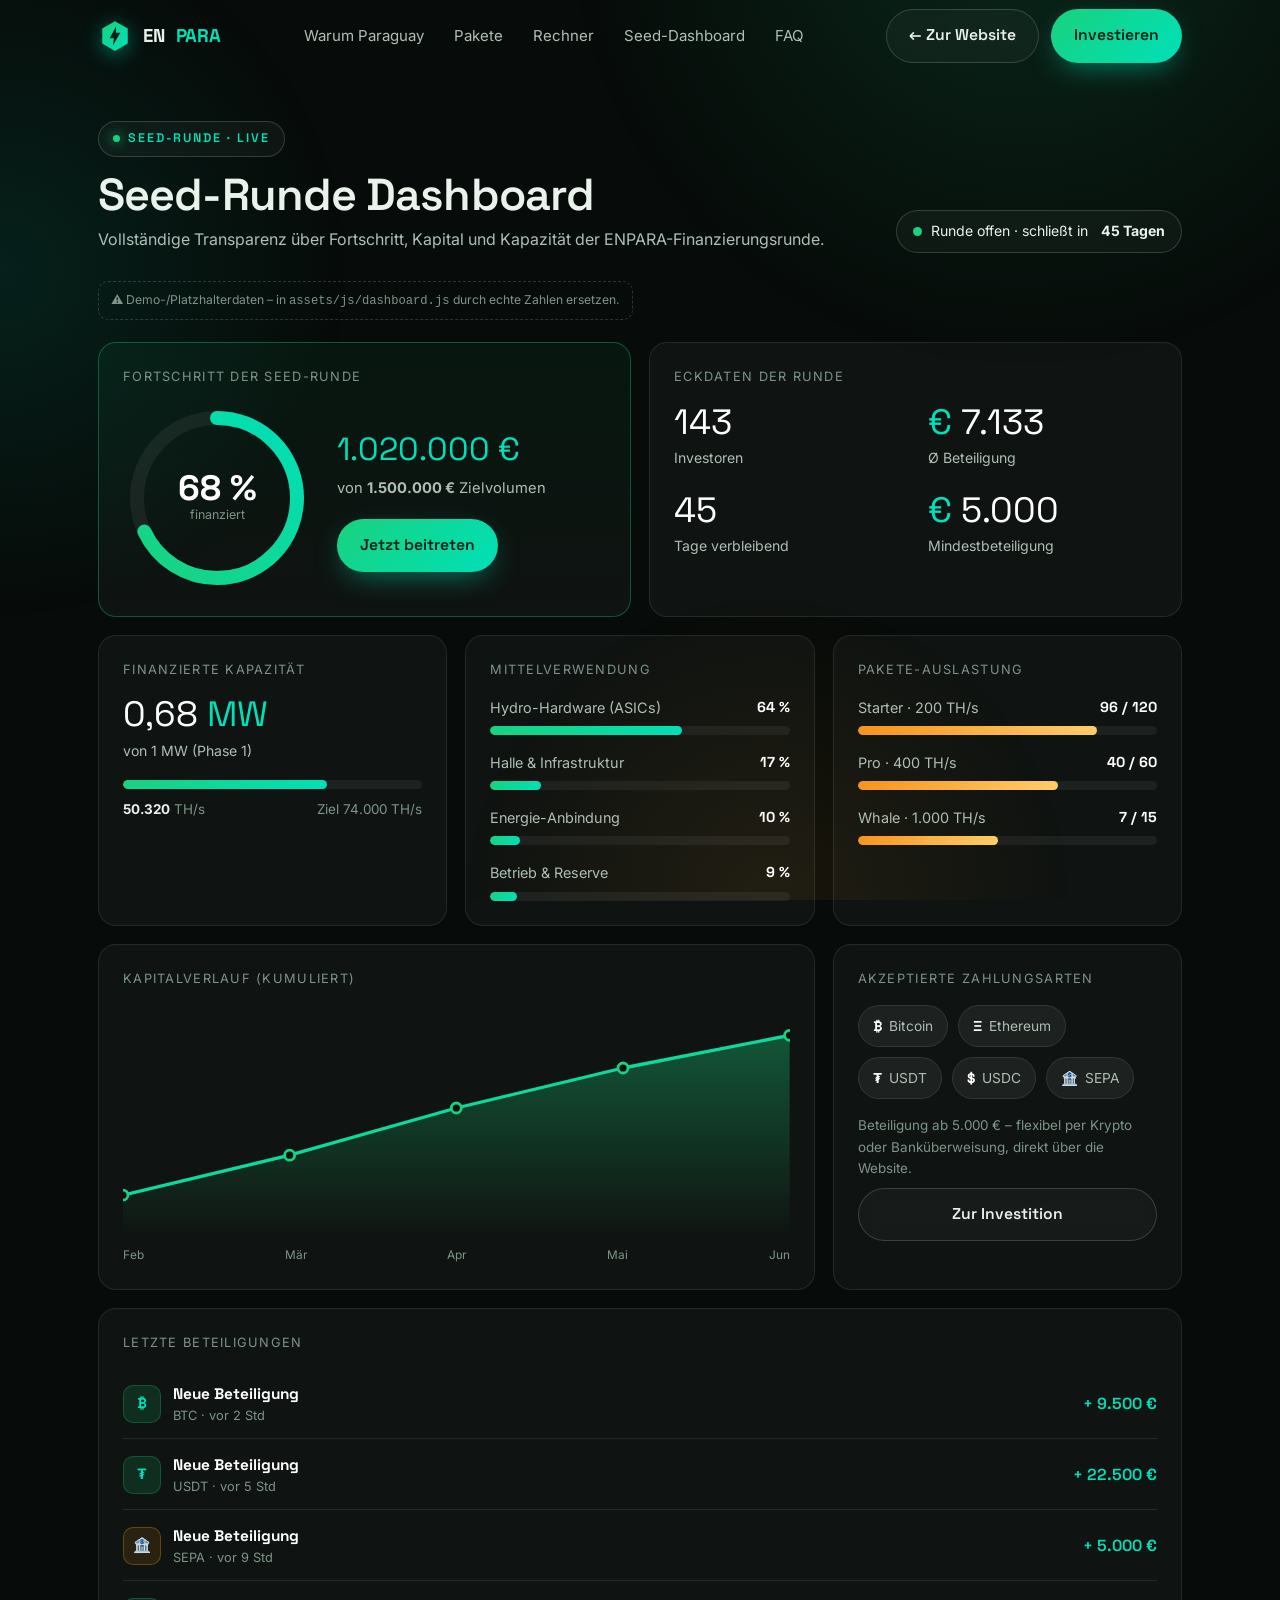
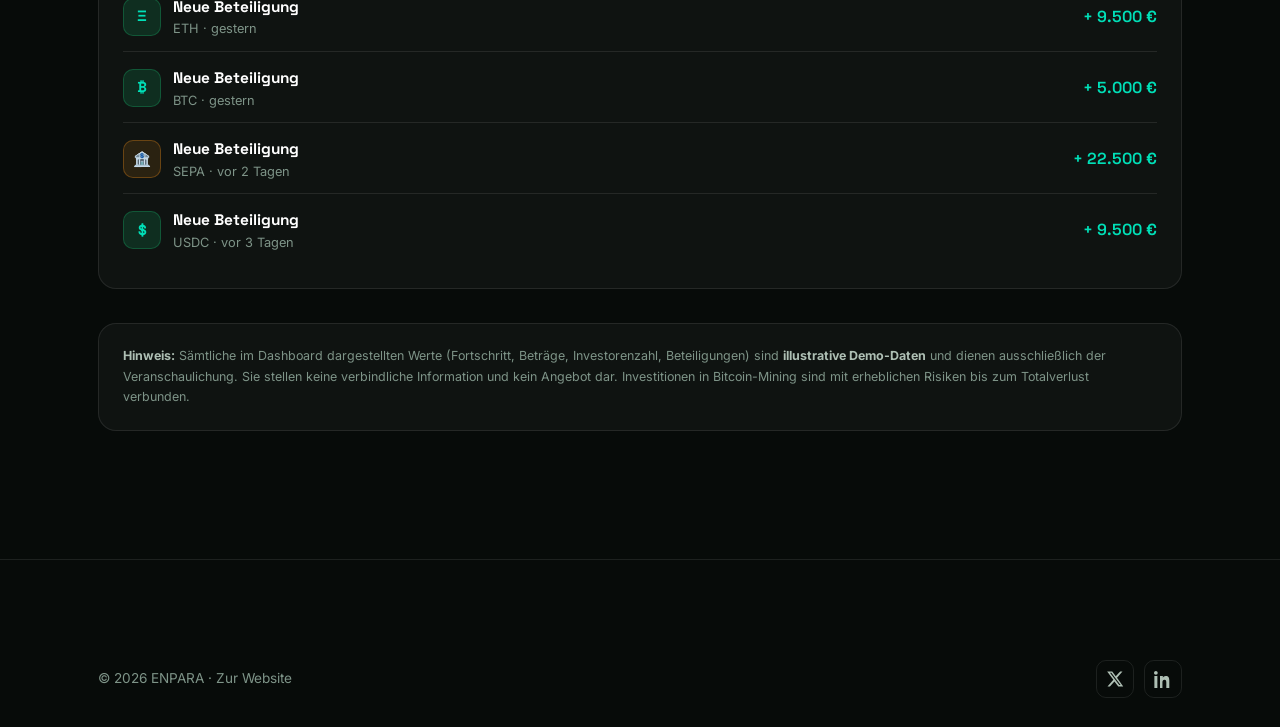
==== dashboard.html @ 55f359c7 "Rework funding site: ENPARA brand, seed dashboard, crypto invest - Rebrand VerdeHash -> ENPARA (real" ====
<!DOCTYPE html>
<html lang="de">
<head>
  <meta charset="UTF-8" />
  <meta name="viewport" content="width=device-width, initial-scale=1" />
  <title>ENPARA — Seed-Runde · Live-Dashboard</title>
  <meta name="description" content="Live-Überblick über die ENPARA Seed-Runde: Fortschritt, eingesammeltes Kapital, finanzierte Kapazität, Mittelverwendung und aktuelle Beteiligungen." />
  <meta name="theme-color" content="#070b09" />
  <meta name="robots" content="noindex" />

  <link rel="icon" href="data:image/svg+xml,%3Csvg xmlns='http://www.w3.org/2000/svg' viewBox='0 0 32 32'%3E%3Cpath d='M16 2l12 7v14l-12 7L4 23V9z' fill='%2318d27e'/%3E%3Cpath d='M17 7l-6 11h4l-1 7 7-12h-4z' fill='%23042016'/%3E%3C/svg%3E" />
  <link rel="preconnect" href="https://fonts.googleapis.com" />
  <link rel="preconnect" href="https://fonts.gstatic.com" crossorigin />
  <link href="https://fonts.googleapis.com/css2?family=Inter:wght@400;500;600&family=Space+Grotesk:wght@500;600;700&display=swap" rel="stylesheet" />
  <link rel="stylesheet" href="assets/css/styles.css" />
</head>
<body>

  <!-- ============ HEADER ============ -->
  <header class="site-header">
    <div class="container nav">
      <a class="brand" href="index.html" aria-label="ENPARA Startseite">
        <svg class="logo-mark" viewBox="0 0 32 32" aria-hidden="true">
          <defs><linearGradient id="lg" x1="0" y1="0" x2="1" y2="1">
            <stop offset="0" stop-color="#18d27e"/><stop offset="1" stop-color="#00e0b8"/>
          </linearGradient></defs>
          <path d="M16 2l12 7v14l-12 7L4 23V9z" fill="url(#lg)"/>
          <path d="M17 7l-6 11h4l-1 7 7-12h-4z" fill="#042016"/>
        </svg>
        EN<b>PARA</b>
      </a>
      <nav class="nav-links" aria-label="Hauptnavigation">
        <a href="index.html#paraguay">Warum Paraguay</a>
        <a href="index.html#pakete">Pakete</a>
        <a href="index.html#rechner">Rechner</a>
        <a href="dashboard.html" aria-current="page">Seed-Dashboard</a>
        <a href="index.html#faq">FAQ</a>
      </nav>
      <div class="nav-cta">
        <a class="btn btn-ghost" href="index.html">← Zur Website</a>
        <a class="btn btn-primary" href="index.html#invest">Investieren</a>
        <button class="nav-toggle" aria-label="Menü öffnen" aria-expanded="false"><span></span></button>
      </div>
    </div>
  </header>

  <div class="mobile-menu" id="mobileMenu">
    <a href="index.html#paraguay">Warum Paraguay</a>
    <a href="index.html#pakete">Pakete</a>
    <a href="index.html#rechner">Rechner</a>
    <a href="dashboard.html">Seed-Dashboard</a>
    <a href="index.html#faq">FAQ</a>
    <a class="btn btn-primary btn-block" href="index.html#invest">Jetzt investieren</a>
  </div>

  <!-- ============ DASHBOARD ============ -->
  <main class="container dash-top section-pad" style="padding-top:clamp(28px,5vw,48px)">
    <div class="dash-head reveal">
      <div>
        <span class="eyebrow"><span class="dot"></span> Seed-Runde · Live</span>
        <h1 style="margin-top:14px">Seed-Runde Dashboard</h1>
        <p class="sub">Vollständige Transparenz über Fortschritt, Kapital und Kapazität der ENPARA-Finanzierungsrunde.</p>
      </div>
      <div class="round-pill"><span class="pulse"></span> Runde offen · schließt in <b id="d-days-pill" style="margin-left:4px">45 Tagen</b></div>
    </div>
    <span class="demo-note">⚠ Demo-/Platzhalterdaten – in <code>assets/js/dashboard.js</code> durch echte Zahlen ersetzen.</span>

    <div class="dash-grid">
      <!-- Progress ring -->
      <div class="dash-card glow span-6 reveal">
        <div class="dc-title">Fortschritt der Seed-Runde</div>
        <div class="ring-card">
          <div class="ring">
            <svg viewBox="0 0 188 188" width="188" height="188" aria-hidden="true">
              <circle class="track" cx="94" cy="94" r="80"></circle>
              <circle class="prog" id="d-ring" cx="94" cy="94" r="80"></circle>
            </svg>
            <div class="center"><b id="d-pct">0 %</b><span>finanziert</span></div>
          </div>
          <div class="ring-info">
            <div class="raised" id="d-raised">0 €</div>
            <div class="target">von <b id="d-target">1.500.000 €</b> Zielvolumen</div>
            <a class="btn btn-primary" href="index.html#invest">Jetzt beitreten</a>
          </div>
        </div>
      </div>

      <!-- Key figures -->
      <div class="dash-card span-6 reveal d1">
        <div class="dc-title">Eckdaten der Runde</div>
        <div style="display:grid;grid-template-columns:1fr 1fr;gap:22px 24px">
          <div class="kpi"><div class="v" id="d-investors">0</div><div class="k">Investoren</div></div>
          <div class="kpi"><div class="v"><span class="cur">€&nbsp;</span><span id="d-avg">0</span></div><div class="k">Ø Beteiligung</div></div>
          <div class="kpi"><div class="v" id="d-days">0</div><div class="k">Tage verbleibend</div></div>
          <div class="kpi"><div class="v"><span class="cur">€&nbsp;</span><span id="d-min">0</span></div><div class="k">Mindestbeteiligung</div></div>
        </div>
      </div>

      <!-- Capacity -->
      <div class="dash-card span-4 reveal">
        <div class="dc-title">Finanzierte Kapazität</div>
        <div class="kpi"><div class="v"><span id="d-mw">0</span> <span style="color:var(--green-2)">MW</span></div><div class="k">von 1 MW (Phase 1)</div></div>
        <div class="bar-track" style="margin:18px 0 10px"><div class="bar-fill" id="d-capbar"></div></div>
        <div style="display:flex;justify-content:space-between;font-size:.84rem;color:var(--muted)"><span><b id="d-th" style="color:var(--text)">0</b> TH/s</span><span>Ziel 74.000 TH/s</span></div>
      </div>

      <!-- Use of funds -->
      <div class="dash-card span-4 reveal d1">
        <div class="dc-title">Mittelverwendung</div>
        <div class="bar-list" id="d-usefunds"></div>
      </div>

      <!-- Tiers sold -->
      <div class="dash-card span-4 reveal d2">
        <div class="dc-title">Pakete-Auslastung</div>
        <div class="bar-list" id="d-tiers"></div>
      </div>

      <!-- Funding timeline -->
      <div class="dash-card span-8 reveal">
        <div class="dc-title">Kapitalverlauf (kumuliert)</div>
        <div class="chart-wrap" id="d-chart"></div>
        <div class="chart-x" id="d-chartx"></div>
      </div>

      <!-- Payment methods -->
      <div class="dash-card span-4 reveal d1">
        <div class="dc-title">Akzeptierte Zahlungsarten</div>
        <div class="pay-methods">
          <span class="pm-chip"><b>₿</b> Bitcoin</span>
          <span class="pm-chip"><b>Ξ</b> Ethereum</span>
          <span class="pm-chip"><b>₮</b> USDT</span>
          <span class="pm-chip"><b>$</b> USDC</span>
          <span class="pm-chip"><b>🏦</b> SEPA</span>
        </div>
        <p style="color:var(--muted);font-size:.84rem;margin-top:16px">Beteiligung ab 5.000 € – flexibel per Krypto oder Banküberweisung, direkt über die Website.</p>
        <a class="btn btn-ghost btn-block" href="index.html#invest" style="margin-top:8px">Zur Investition</a>
      </div>

      <!-- Activity feed -->
      <div class="dash-card span-12 reveal">
        <div class="dc-title">Letzte Beteiligungen</div>
        <div class="feed" id="d-feed"></div>
      </div>
    </div>

    <div class="disclaimer" style="margin-top:34px">
      <b>Hinweis:</b> Sämtliche im Dashboard dargestellten Werte (Fortschritt, Beträge, Investorenzahl, Beteiligungen) sind <b>illustrative Demo-Daten</b> und dienen ausschließlich der Veranschaulichung. Sie stellen keine verbindliche Information und kein Angebot dar. Investitionen in Bitcoin-Mining sind mit erheblichen Risiken bis zum Totalverlust verbunden.
    </div>
  </main>

  <!-- ============ FOOTER ============ -->
  <footer class="site-footer" style="margin-top:0">
    <div class="container foot-bottom" style="border-top:none;padding-top:0">
      <span>© <span id="year">2026</span> ENPARA · <a href="index.html" style="color:inherit">Zur Website</a></span>
      <div class="socials">
        <a href="#" aria-label="X / Twitter"><svg viewBox="0 0 24 24" fill="currentColor"><path d="M18.9 2H22l-7.3 8.3L23 22h-6.6l-5.2-6.8L5.2 22H2l7.8-8.9L1.5 2h6.8l4.7 6.2zm-1.2 18h1.7L7.1 3.8H5.3z"/></svg></a>
        <a href="#" aria-label="LinkedIn"><svg viewBox="0 0 24 24" fill="currentColor"><path d="M4.98 3.5A2.5 2.5 0 1 1 0 3.5a2.5 2.5 0 0 1 4.98 0zM.5 8h4V24h-4zM8 8h3.8v2.2h.05c.53-1 1.83-2.2 3.77-2.2 4 0 4.8 2.65 4.8 6.1V24h-4v-7.1c0-1.7-.03-3.9-2.4-3.9-2.4 0-2.77 1.86-2.77 3.78V24H8z"/></svg></a>
      </div>
    </div>
  </footer>

  <script src="assets/js/main.js" defer></script>
  <script src="assets/js/dashboard.js" defer></script>
</body>
</html>
---- assets/css/styles.css ----
/* =========================================================
   ENPARA — Funding Landing Page
   Design system + component styles
   ========================================================= */

/* ---------- Design tokens ---------- */
:root {
  --bg: #070b09;
  --bg-elev: #0b110e;
  --surface: rgba(255, 255, 255, 0.035);
  --surface-2: rgba(255, 255, 255, 0.06);
  --border: rgba(255, 255, 255, 0.09);
  --border-strong: rgba(255, 255, 255, 0.16);

  --text: #eaf2ec;
  --text-dim: #aebfb4;
  --muted: #7e9488;

  --green: #18d27e;
  --green-2: #00e0b8;
  --teal: #16e0c8;
  --orange: #f7931a;
  --orange-2: #ffc46a;

  --grad: linear-gradient(135deg, #18d27e 0%, #00e0b8 100%);
  --grad-warm: linear-gradient(135deg, #f7931a 0%, #ffce6a 100%);
  --grad-text: linear-gradient(100deg, #4ff0a8 0%, #19e0c6 60%, #7df0d6 100%);

  --radius-sm: 12px;
  --radius: 18px;
  --radius-lg: 26px;
  --shadow: 0 28px 60px -28px rgba(0, 0, 0, 0.7);
  --shadow-glow: 0 0 0 1px rgba(24, 210, 126, 0.18), 0 24px 60px -24px rgba(0, 224, 184, 0.35);

  --maxw: 1180px;
  --gutter: clamp(20px, 5vw, 48px);

  --ff-display: "Space Grotesk", "Inter", system-ui, -apple-system, "Segoe UI", sans-serif;
  --ff-body: "Inter", system-ui, -apple-system, "Segoe UI", Roboto, Helvetica, Arial, sans-serif;
}

/* ---------- Reset / base ---------- */
*, *::before, *::after { box-sizing: border-box; }
* { margin: 0; }

html { scroll-behavior: smooth; -webkit-text-size-adjust: 100%; }

body {
  font-family: var(--ff-body);
  background: var(--bg);
  color: var(--text);
  line-height: 1.6;
  -webkit-font-smoothing: antialiased;
  text-rendering: optimizeLegibility;
  overflow-x: hidden;
}

/* Ambient background glow */
body::before {
  content: "";
  position: fixed;
  inset: 0;
  z-index: -2;
  background:
    radial-gradient(60vw 60vw at 80% -10%, rgba(24, 210, 126, 0.14), transparent 60%),
    radial-gradient(50vw 50vw at 0% 30%, rgba(0, 224, 184, 0.10), transparent 55%),
    radial-gradient(40vw 40vw at 60% 100%, rgba(247, 147, 26, 0.08), transparent 60%);
  pointer-events: none;
}

img { max-width: 100%; display: block; }
a { color: inherit; text-decoration: none; }
button { font-family: inherit; cursor: pointer; }
ul { list-style: none; padding: 0; }

::selection { background: rgba(24, 210, 126, 0.3); color: #fff; }

:focus-visible {
  outline: 2px solid var(--green);
  outline-offset: 3px;
  border-radius: 6px;
}

/* ---------- Layout helpers ---------- */
.container {
  width: 100%;
  max-width: var(--maxw);
  margin-inline: auto;
  padding-inline: var(--gutter);
}

section { position: relative; }

.section-pad { padding-block: clamp(64px, 10vw, 130px); }

.eyebrow {
  display: inline-flex;
  align-items: center;
  gap: 8px;
  font-family: var(--ff-display);
  font-size: 0.78rem;
  font-weight: 600;
  letter-spacing: 0.16em;
  text-transform: uppercase;
  color: var(--green-2);
  padding: 7px 14px;
  border: 1px solid var(--border-strong);
  border-radius: 100px;
  background: var(--surface);
}
.eyebrow .dot {
  width: 7px; height: 7px; border-radius: 50%;
  background: var(--green); box-shadow: 0 0 12px var(--green);
}

.section-head { max-width: 640px; margin-bottom: clamp(36px, 6vw, 64px); }
.section-head.center { margin-inline: auto; text-align: center; }

h1, h2, h3, h4 { font-family: var(--ff-display); font-weight: 600; line-height: 1.08; letter-spacing: -0.02em; }

h2.title {
  font-size: clamp(2rem, 4.6vw, 3.25rem);
  margin: 18px 0 16px;
}
.lead { color: var(--text-dim); font-size: clamp(1.02rem, 1.6vw, 1.18rem); }

.grad-text {
  background: var(--grad-text);
  -webkit-background-clip: text; background-clip: text;
  -webkit-text-fill-color: transparent; color: transparent;
}

/* ---------- Buttons ---------- */
.btn {
  --pad-y: 13px; --pad-x: 22px;
  display: inline-flex; align-items: center; justify-content: center; gap: 9px;
  padding: var(--pad-y) var(--pad-x);
  font-family: var(--ff-display);
  font-weight: 600; font-size: 0.98rem;
  border-radius: 100px;
  border: 1px solid transparent;
  transition: transform .18s ease, box-shadow .25s ease, background .25s ease, border-color .25s ease, color .2s ease;
  white-space: nowrap;
}
.btn:active { transform: translateY(1px) scale(.99); }
.btn svg { width: 18px; height: 18px; }

.btn-primary {
  background: var(--grad);
  color: #042016;
  box-shadow: 0 10px 30px -10px rgba(0, 224, 184, 0.6);
}
.btn-primary:hover { transform: translateY(-2px); box-shadow: 0 18px 40px -12px rgba(0, 224, 184, 0.75); }

.btn-ghost {
  background: var(--surface);
  border-color: var(--border-strong);
  color: var(--text);
  backdrop-filter: blur(8px);
}
.btn-ghost:hover { background: var(--surface-2); border-color: var(--green-2); transform: translateY(-2px); }

.btn-warm {
  background: var(--grad-warm);
  color: #2b1500;
  box-shadow: 0 10px 30px -10px rgba(247, 147, 26, 0.55);
}
.btn-warm:hover { transform: translateY(-2px); box-shadow: 0 18px 40px -12px rgba(247, 147, 26, 0.7); }

.btn-lg { --pad-y: 16px; --pad-x: 30px; font-size: 1.05rem; }
.btn-block { width: 100%; }

/* ---------- Header ---------- */
.site-header {
  position: sticky; top: 0; z-index: 50;
  transition: background .3s ease, border-color .3s ease, backdrop-filter .3s;
  border-bottom: 1px solid transparent;
}
.site-header.scrolled {
  background: rgba(7, 11, 9, 0.72);
  backdrop-filter: blur(14px) saturate(140%);
  border-bottom-color: var(--border);
}
.nav { display: flex; align-items: center; justify-content: space-between; height: 72px; gap: 24px; }

.brand { display: inline-flex; align-items: center; gap: 11px; font-family: var(--ff-display); font-weight: 700; font-size: 1.16rem; letter-spacing: -0.01em; }
.brand .logo-mark { width: 34px; height: 34px; flex: none; filter: drop-shadow(0 4px 10px rgba(0,224,184,.45)); }
.brand b { color: var(--green-2); }

.nav-links { display: flex; align-items: center; gap: 30px; }
.nav-links a { font-size: 0.94rem; color: var(--text-dim); transition: color .2s; position: relative; }
.nav-links a:hover { color: var(--text); }
.nav-links a::after {
  content: ""; position: absolute; left: 0; bottom: -6px; height: 2px; width: 0;
  background: var(--grad); border-radius: 2px; transition: width .25s ease;
}
.nav-links a:hover::after { width: 100%; }

.nav-cta { display: flex; align-items: center; gap: 12px; }

.nav-toggle { display: none; background: var(--surface); border: 1px solid var(--border); border-radius: 12px; width: 44px; height: 44px; align-items: center; justify-content: center; }
.nav-toggle span, .nav-toggle span::before, .nav-toggle span::after {
  content: ""; display: block; width: 20px; height: 2px; background: var(--text); border-radius: 2px; transition: transform .25s, opacity .2s; position: relative;
}
.nav-toggle span::before { position: absolute; top: -6px; }
.nav-toggle span::after { position: absolute; top: 6px; }
.nav-toggle.open span { background: transparent; }
.nav-toggle.open span::before { transform: translateY(6px) rotate(45deg); }
.nav-toggle.open span::after { transform: translateY(-6px) rotate(-45deg); }

/* ---------- Hero ---------- */
.hero { position: relative; padding-top: clamp(40px, 7vw, 70px); padding-bottom: clamp(60px, 9vw, 110px); overflow: hidden; }
.hero-bg {
  position: absolute; inset: 0; z-index: -1;
  background:
    linear-gradient(180deg, rgba(7,11,9,.55) 0%, rgba(7,11,9,.78) 55%, var(--bg) 100%),
    linear-gradient(120deg, #0a1f17, #05100c 60%);
  background-size: cover; background-position: center;
}
.hero-bg.has-img { background-blend-mode: normal; }

.hero-grid {
  display: grid; grid-template-columns: 1.08fr 0.92fr; gap: clamp(30px, 5vw, 64px); align-items: center;
}
.hero h1 {
  font-size: clamp(2.4rem, 6vw, 4.3rem);
  margin: 22px 0 20px;
}
.hero .lead { max-width: 540px; font-size: clamp(1.05rem, 1.8vw, 1.28rem); }

.hero-actions { display: flex; flex-wrap: wrap; gap: 14px; margin-top: 32px; }

.hero-meta { display: flex; flex-wrap: wrap; gap: 26px; margin-top: 40px; }
.hero-meta .m { display: flex; flex-direction: column; }
.hero-meta .m b { font-family: var(--ff-display); font-size: 1.6rem; color: #fff; }
.hero-meta .m span { font-size: 0.82rem; color: var(--muted); }

.hero-trust { margin-top: 30px; display: flex; align-items: center; gap: 12px; color: var(--muted); font-size: 0.85rem; }
.hero-trust .avatars { display: flex; }
.hero-trust .avatars i {
  width: 30px; height: 30px; border-radius: 50%; margin-left: -8px; border: 2px solid var(--bg);
  background: var(--grad); display: inline-block;
}
.hero-trust .avatars i:nth-child(2){ background: var(--grad-warm);}
.hero-trust .avatars i:nth-child(3){ background: linear-gradient(135deg,#4ff0a8,#16e0c8);}
.hero-trust .avatars i:nth-child(4){ background: linear-gradient(135deg,#ffce6a,#f7931a);}

/* Hero visual card */
.hero-visual { position: relative; }
.hero-card {
  position: relative; border: 1px solid var(--border-strong); border-radius: var(--radius-lg);
  overflow: hidden; background: var(--surface); box-shadow: var(--shadow); aspect-ratio: 4/5;
}
.hero-card img { width: 100%; height: 100%; object-fit: cover; }
.hero-card .fallback {
  position: absolute; inset: 0;
  background:
    radial-gradient(circle at 70% 20%, rgba(0,224,184,.4), transparent 45%),
    radial-gradient(circle at 20% 80%, rgba(247,147,26,.25), transparent 45%),
    linear-gradient(160deg, #0c241a, #06120d);
}
.hero-card .overlay {
  position: absolute; inset: 0; background: linear-gradient(180deg, transparent 40%, rgba(4,8,6,.85));
}
.hero-badge {
  position: absolute; bottom: 18px; left: 18px; right: 18px;
  display: flex; align-items: center; justify-content: space-between; gap: 12px;
  padding: 14px 16px; border-radius: var(--radius);
  background: rgba(8, 16, 12, 0.6); border: 1px solid var(--border-strong);
  backdrop-filter: blur(10px);
}
.hero-badge .live { display: flex; align-items: center; gap: 8px; font-size: 0.82rem; color: var(--text); }
.hero-badge .live .pulse { width: 9px; height: 9px; border-radius: 50%; background: var(--green); box-shadow: 0 0 0 0 rgba(24,210,126,.6); animation: pulse 2s infinite; }
.hero-badge .pct { font-family: var(--ff-display); font-weight: 700; color: var(--green-2); }

.float-chip {
  position: absolute; padding: 10px 14px; border-radius: 14px; background: rgba(8,16,12,.78);
  border: 1px solid var(--border-strong); backdrop-filter: blur(10px); font-size: 0.8rem; color: var(--text-dim);
  display: flex; align-items: center; gap: 8px; box-shadow: var(--shadow);
}
.float-chip b { color: #fff; font-family: var(--ff-display); }
.float-chip svg { width: 18px; height: 18px; color: var(--green-2); }
.float-chip.c1 { top: 22px; left: -18px; animation: floaty 6s ease-in-out infinite; }
.float-chip.c2 { top: 44%; right: -22px; animation: floaty 7s ease-in-out infinite reverse; }

@keyframes floaty { 0%,100%{ transform: translateY(0);} 50%{ transform: translateY(-12px);} }
@keyframes pulse { 0%{ box-shadow:0 0 0 0 rgba(24,210,126,.55);} 70%{ box-shadow:0 0 0 12px rgba(24,210,126,0);} 100%{ box-shadow:0 0 0 0 rgba(24,210,126,0);} }

/* ---------- Marquee / trust strip ---------- */
.strip { border-block: 1px solid var(--border); background: rgba(255,255,255,.015); }
.strip-inner { display: flex; align-items: center; gap: 14px; padding: 18px 0; flex-wrap: wrap; justify-content: center; color: var(--muted); font-size: 0.86rem; }
.strip-inner .sep { width: 4px; height: 4px; border-radius: 50%; background: var(--muted); opacity: .5; }
.strip-inner b { color: var(--text-dim); font-weight: 500; }

/* ---------- Stats ---------- */
.stats-grid { display: grid; grid-template-columns: repeat(4, 1fr); gap: 18px; }
.stat {
  padding: 28px 24px; border: 1px solid var(--border); border-radius: var(--radius);
  background: var(--surface); position: relative; overflow: hidden;
}
.stat::after { content:""; position:absolute; left:0; top:0; height:3px; width:100%; background: var(--grad); opacity:.8; }
.stat .num { font-family: var(--ff-display); font-size: clamp(2rem, 3.4vw, 2.7rem); font-weight: 700; line-height: 1; color: #fff; }
.stat .num .suffix { color: var(--green-2); }
.stat .label { margin-top: 10px; color: var(--text-dim); font-size: 0.92rem; }

/* ---------- Generic card grid ---------- */
.cards { display: grid; gap: 20px; }
.cols-3 { grid-template-columns: repeat(3, 1fr); }
.cols-2 { grid-template-columns: repeat(2, 1fr); }
.cols-4 { grid-template-columns: repeat(4, 1fr); }

.card {
  padding: 28px; border: 1px solid var(--border); border-radius: var(--radius);
  background: var(--surface); transition: transform .25s ease, border-color .25s ease, background .25s;
  position: relative; overflow: hidden;
}
.card:hover { transform: translateY(-4px); border-color: var(--border-strong); background: var(--surface-2); }
.card .ic {
  width: 50px; height: 50px; border-radius: 14px; display: grid; place-items: center; margin-bottom: 18px;
  background: linear-gradient(135deg, rgba(24,210,126,.18), rgba(0,224,184,.08));
  border: 1px solid rgba(24,210,126,.25); color: var(--green-2);
}
.card .ic svg { width: 26px; height: 26px; }
.card h3 { font-size: 1.22rem; margin-bottom: 8px; }
.card p { color: var(--text-dim); font-size: 0.96rem; }

/* Why-Paraguay: feature split */
.split { display: grid; grid-template-columns: 1fr 1fr; gap: clamp(30px, 5vw, 60px); align-items: center; }
.media-frame {
  border: 1px solid var(--border-strong); border-radius: var(--radius-lg); overflow: hidden;
  background: var(--surface); box-shadow: var(--shadow); position: relative; aspect-ratio: 3/2;
}
.media-frame img { width: 100%; height: 100%; object-fit: cover; }
.media-frame .fallback { position:absolute; inset:0; background: linear-gradient(160deg,#0c241a,#06120d); }
.media-frame .tag {
  position: absolute; top: 14px; left: 14px; padding: 7px 12px; border-radius: 100px;
  background: rgba(8,16,12,.7); border: 1px solid var(--border-strong); font-size: .78rem; color: var(--green-2);
  backdrop-filter: blur(8px); font-family: var(--ff-display); font-weight: 600; letter-spacing: .04em;
}

.feature-list { display: grid; gap: 16px; margin-top: 22px; }
.feature-list li { display: flex; gap: 14px; align-items: flex-start; }
.feature-list .check {
  flex: none; width: 26px; height: 26px; border-radius: 8px; display: grid; place-items: center; margin-top: 2px;
  background: rgba(24,210,126,.16); border: 1px solid rgba(24,210,126,.3); color: var(--green);
}
.feature-list .check svg { width: 15px; height: 15px; }
.feature-list b { display: block; color: #fff; font-family: var(--ff-display); font-weight: 600; margin-bottom: 2px; }
.feature-list span { color: var(--text-dim); font-size: 0.94rem; }

/* ---------- Steps / How it works ---------- */
.steps { display: grid; grid-template-columns: repeat(4, 1fr); gap: 18px; counter-reset: step; }
.step {
  padding: 28px 24px; border: 1px solid var(--border); border-radius: var(--radius); background: var(--surface);
  position: relative;
}
.step .n {
  font-family: var(--ff-display); font-weight: 700; font-size: 1rem; width: 40px; height: 40px;
  display: grid; place-items: center; border-radius: 12px; margin-bottom: 16px;
  background: var(--grad); color: #042016;
}
.step h3 { font-size: 1.12rem; margin-bottom: 8px; }
.step p { color: var(--text-dim); font-size: 0.92rem; }
.step .arrow { position: absolute; top: 40px; right: -13px; color: var(--border-strong); z-index: 2; }
.step:last-child .arrow { display: none; }

/* ---------- Packages / Pricing ---------- */
.pricing { display: grid; grid-template-columns: repeat(3, 1fr); gap: 20px; align-items: stretch; }
.plan {
  display: flex; flex-direction: column; padding: 30px; border: 1px solid var(--border);
  border-radius: var(--radius-lg); background: var(--surface); position: relative; transition: transform .25s, border-color .25s;
}
.plan:hover { transform: translateY(-4px); border-color: var(--border-strong); }
.plan.featured { border-color: rgba(24,210,126,.45); background: linear-gradient(180deg, rgba(24,210,126,.07), var(--surface)); box-shadow: var(--shadow-glow); }
.plan .pop {
  position: absolute; top: -13px; left: 50%; transform: translateX(-50%);
  background: var(--grad); color: #042016; font-family: var(--ff-display); font-weight: 700; font-size: .74rem;
  letter-spacing: .08em; text-transform: uppercase; padding: 6px 14px; border-radius: 100px;
}
.plan .pname { font-family: var(--ff-display); font-size: 1.15rem; font-weight: 600; }
.plan .pdesc { color: var(--muted); font-size: .88rem; margin-top: 4px; min-height: 38px; }
.plan .price { display: flex; align-items: baseline; gap: 6px; margin: 18px 0 4px; }
.plan .price .amt { font-family: var(--ff-display); font-size: 2.5rem; font-weight: 700; color: #fff; }
.plan .price .per { color: var(--muted); font-size: .9rem; }
.plan .hr { font-size: .86rem; color: var(--green-2); margin-bottom: 18px; }
.plan ul { display: grid; gap: 11px; margin: 6px 0 26px; }
.plan ul li { display: flex; gap: 10px; font-size: .93rem; color: var(--text-dim); align-items: flex-start; }
.plan ul li svg { width: 18px; height: 18px; color: var(--green); flex: none; margin-top: 2px; }
.plan .btn { margin-top: auto; }

/* ---------- Calculator ---------- */
.calc {
  display: grid; grid-template-columns: 1fr 0.9fr; gap: 30px; align-items: stretch;
  border: 1px solid var(--border-strong); border-radius: var(--radius-lg); overflow: hidden;
  background: var(--surface);
}
.calc-controls { padding: clamp(26px, 4vw, 40px); }
.calc-controls .field { margin-bottom: 26px; }
.calc-controls label { display: flex; justify-content: space-between; align-items: baseline; font-size: .92rem; color: var(--text-dim); margin-bottom: 12px; }
.calc-controls label b { font-family: var(--ff-display); font-size: 1.3rem; color: #fff; }
.calc-amount { display:flex; align-items:baseline; gap:6px; }
.calc-amount .cur { color: var(--green-2); font-family: var(--ff-display); font-weight: 700; }

input[type="range"] {
  -webkit-appearance: none; appearance: none; width: 100%; height: 6px; border-radius: 100px;
  background: var(--surface-2); outline: none;
}
input[type="range"]::-webkit-slider-thumb {
  -webkit-appearance: none; appearance: none; width: 24px; height: 24px; border-radius: 50%;
  background: var(--grad); cursor: pointer; border: 3px solid #07110c; box-shadow: 0 4px 12px rgba(0,224,184,.5);
}
input[type="range"]::-moz-range-thumb {
  width: 22px; height: 22px; border-radius: 50%; background: var(--green); cursor: pointer; border: 3px solid #07110c;
}

.scenario { display: flex; gap: 8px; }
.scenario button {
  flex: 1; padding: 10px; border-radius: 12px; background: var(--surface-2); border: 1px solid var(--border);
  color: var(--text-dim); font-size: .86rem; font-weight: 600; transition: all .2s;
}
.scenario button.active { background: var(--grad); color: #042016; border-color: transparent; }

.calc-result {
  padding: clamp(26px, 4vw, 40px); background: linear-gradient(165deg, rgba(24,210,126,.1), rgba(7,11,9,.2));
  border-left: 1px solid var(--border); display: flex; flex-direction: column; justify-content: center;
}
.calc-result .big { font-family: var(--ff-display); font-size: clamp(2.4rem, 5vw, 3.4rem); font-weight: 700; color: #fff; line-height: 1; }
.calc-result .big .cur { color: var(--green-2); font-size: .55em; }
.calc-result .sub { color: var(--text-dim); margin-top: 6px; }
.calc-rows { display: grid; gap: 14px; margin-top: 26px; }
.calc-rows .r { display: flex; justify-content: space-between; padding-bottom: 12px; border-bottom: 1px solid var(--border); font-size: .94rem; }
.calc-rows .r span { color: var(--muted); }
.calc-rows .r b { font-family: var(--ff-display); color: #fff; }
.calc-note { margin-top: 20px; font-size: .76rem; color: var(--muted); line-height: 1.5; }

/* ---------- Roadmap ---------- */
.timeline { position: relative; display: grid; gap: 6px; }
.timeline::before { content:""; position:absolute; left: 19px; top: 8px; bottom: 8px; width: 2px; background: linear-gradient(var(--green), transparent); }
.tl-item { display: grid; grid-template-columns: 42px 1fr; gap: 20px; padding: 16px 0; }
.tl-item .marker {
  width: 42px; height: 42px; border-radius: 50%; display: grid; place-items: center; z-index: 1;
  background: var(--bg-elev); border: 2px solid var(--border-strong); color: var(--muted); font-family: var(--ff-display); font-weight: 700; font-size: .8rem;
}
.tl-item.done .marker { background: var(--grad); color: #042016; border-color: transparent; }
.tl-item.active .marker { border-color: var(--green); color: var(--green); box-shadow: 0 0 0 4px rgba(24,210,126,.15); }
.tl-item .q { font-family: var(--ff-display); color: var(--green-2); font-size: .82rem; font-weight: 600; letter-spacing: .05em; }
.tl-item h3 { font-size: 1.12rem; margin: 4px 0 6px; }
.tl-item p { color: var(--text-dim); font-size: .94rem; }

/* ---------- Team ---------- */
.team-grid { display: grid; grid-template-columns: repeat(4, 1fr); gap: 18px; }
.member { text-align: center; padding: 26px 20px; border: 1px solid var(--border); border-radius: var(--radius); background: var(--surface); transition: transform .25s, border-color .25s; }
.member:hover { transform: translateY(-4px); border-color: var(--border-strong); }
.member .ava {
  width: 84px; height: 84px; border-radius: 50%; margin: 0 auto 16px; display: grid; place-items: center;
  font-family: var(--ff-display); font-weight: 700; font-size: 1.5rem; color: #042016; background: var(--grad);
  border: 3px solid var(--bg-elev); box-shadow: 0 8px 24px -8px rgba(0,224,184,.5);
}
.member:nth-child(2) .ava { background: var(--grad-warm); color:#2b1500; }
.member:nth-child(3) .ava { background: linear-gradient(135deg,#4ff0a8,#16e0c8); }
.member:nth-child(4) .ava { background: linear-gradient(135deg,#ffce6a,#f7931a); color:#2b1500; }
.member h3 { font-size: 1.06rem; }
.member .role { color: var(--green-2); font-size: .85rem; margin: 2px 0 8px; }
.member p { color: var(--muted); font-size: .85rem; }

/* ---------- FAQ ---------- */
.faq { max-width: 820px; margin-inline: auto; display: grid; gap: 12px; }
.faq-item { border: 1px solid var(--border); border-radius: var(--radius); background: var(--surface); overflow: hidden; transition: border-color .2s; }
.faq-item[open] { border-color: var(--border-strong); }
.faq-item summary {
  list-style: none; cursor: pointer; padding: 20px 24px; display: flex; align-items: center; justify-content: space-between; gap: 16px;
  font-family: var(--ff-display); font-weight: 600; font-size: 1.04rem; color: var(--text);
}
.faq-item summary::-webkit-details-marker { display: none; }
.faq-item summary .pm { flex: none; width: 26px; height: 26px; position: relative; transition: transform .25s; }
.faq-item summary .pm::before, .faq-item summary .pm::after { content:""; position:absolute; inset:0; margin:auto; background: var(--green-2); border-radius:2px; }
.faq-item summary .pm::before { width: 14px; height: 2px; }
.faq-item summary .pm::after { width: 2px; height: 14px; transition: transform .25s; }
.faq-item[open] summary .pm::after { transform: rotate(90deg); opacity: 0; }
.faq-item .body { padding: 0 24px 22px; color: var(--text-dim); font-size: .96rem; }

/* ---------- CTA + form ---------- */
.cta-wrap {
  position: relative; border: 1px solid var(--border-strong); border-radius: var(--radius-lg);
  overflow: hidden; background:
    radial-gradient(60% 90% at 15% 10%, rgba(24,210,126,.16), transparent 60%),
    radial-gradient(50% 80% at 90% 90%, rgba(247,147,26,.12), transparent 60%),
    linear-gradient(160deg, #0a1812, #070d0a);
  display: grid; grid-template-columns: 1fr 0.95fr; gap: clamp(28px,4vw,56px);
  padding: clamp(30px, 5vw, 60px);
}
.cta-copy h2 { font-size: clamp(1.9rem, 4vw, 2.8rem); margin-bottom: 16px; }
.cta-copy p { color: var(--text-dim); max-width: 440px; }
.cta-points { display: grid; gap: 12px; margin-top: 24px; }
.cta-points li { display: flex; gap: 10px; align-items: center; color: var(--text-dim); font-size: .94rem; }
.cta-points svg { width: 20px; height: 20px; color: var(--green); flex: none; }

.form-card { background: rgba(7,12,9,.5); border: 1px solid var(--border); border-radius: var(--radius); padding: clamp(22px, 3vw, 32px); backdrop-filter: blur(6px); }
.form-row { display: grid; gap: 8px; margin-bottom: 16px; }
.form-row.two { grid-template-columns: 1fr 1fr; gap: 14px; }
.form-row label { font-size: .85rem; color: var(--text-dim); font-weight: 500; }
.input, .select {
  width: 100%; padding: 13px 15px; border-radius: 12px; background: var(--surface-2);
  border: 1px solid var(--border); color: var(--text); font-family: inherit; font-size: .96rem; transition: border-color .2s, background .2s;
}
.input::placeholder { color: var(--muted); }
.input:focus, .select:focus { outline: none; border-color: var(--green); background: rgba(24,210,126,.06); }
.select { appearance: none; background-image: url("data:image/svg+xml,%3Csvg xmlns='http://www.w3.org/2000/svg' width='14' height='14' fill='none' stroke='%2316e0c8' stroke-width='2'%3E%3Cpath d='M3 5l4 4 4-4'/%3E%3C/svg%3E"); background-repeat: no-repeat; background-position: right 14px center; padding-right: 38px; }
.form-consent { display: flex; gap: 10px; align-items: flex-start; margin: 4px 0 18px; font-size: .8rem; color: var(--muted); }
.form-consent input { margin-top: 3px; accent-color: var(--green); }
.form-note { font-size: .78rem; color: var(--muted); margin-top: 14px; text-align: center; }
.form-success {
  display: none; text-align: center; padding: 30px 10px;
}
.form-success.show { display: block; animation: fadeUp .4s ease; }
.form-success .tick { width: 64px; height: 64px; border-radius: 50%; background: var(--grad); display: grid; place-items: center; margin: 0 auto 18px; color: #042016; }
.form-success .tick svg { width: 32px; height: 32px; }
.form-success h3 { font-size: 1.3rem; margin-bottom: 8px; }
.form-success p { color: var(--text-dim); font-size: .94rem; }

/* ---------- Footer ---------- */
.site-footer { border-top: 1px solid var(--border); padding-block: clamp(46px, 6vw, 70px) 30px; margin-top: clamp(60px, 8vw, 90px); }
.foot-grid { display: grid; grid-template-columns: 1.4fr 1fr 1fr 1fr; gap: 30px; }
.foot-brand p { color: var(--muted); font-size: .9rem; margin-top: 14px; max-width: 280px; }
.foot-col h4 { font-size: .82rem; letter-spacing: .12em; text-transform: uppercase; color: var(--text-dim); margin-bottom: 16px; }
.foot-col a { display: block; color: var(--muted); font-size: .92rem; padding: 5px 0; transition: color .2s; }
.foot-col a:hover { color: var(--green-2); }
.disclaimer { margin-top: 40px; padding: 22px 24px; border: 1px solid var(--border); border-radius: var(--radius); background: var(--surface); color: var(--muted); font-size: .78rem; line-height: 1.65; }
.disclaimer b { color: var(--text-dim); }
.foot-bottom { margin-top: 30px; padding-top: 24px; border-top: 1px solid var(--border); display: flex; justify-content: space-between; align-items: center; gap: 16px; flex-wrap: wrap; color: var(--muted); font-size: .85rem; }
.foot-bottom .socials { display: flex; gap: 10px; }
.foot-bottom .socials a { width: 38px; height: 38px; border-radius: 10px; border: 1px solid var(--border); display: grid; place-items: center; color: var(--text-dim); transition: all .2s; }
.foot-bottom .socials a:hover { border-color: var(--green-2); color: var(--green-2); transform: translateY(-2px); }
.foot-bottom .socials svg { width: 18px; height: 18px; }

/* Image load fallback */
.img-failed { display: none !important; }

/* ---------- Reveal animation ---------- */
.reveal { opacity: 0; transform: translateY(24px); transition: opacity .7s cubic-bezier(.2,.7,.2,1), transform .7s cubic-bezier(.2,.7,.2,1); }
.reveal.in { opacity: 1; transform: none; }
.reveal.d1 { transition-delay: .08s; } .reveal.d2 { transition-delay: .16s; } .reveal.d3 { transition-delay: .24s; } .reveal.d4 { transition-delay: .32s; }
@keyframes fadeUp { from { opacity: 0; transform: translateY(12px);} to { opacity:1; transform:none; } }

/* ---------- Responsive ---------- */
@media (max-width: 980px) {
  .hero-grid { grid-template-columns: 1fr; }
  .hero-visual { max-width: 460px; margin-inline: auto; order: -1; }
  .hero-card { aspect-ratio: 16/10; }
  .stats-grid { grid-template-columns: repeat(2, 1fr); }
  .cols-3, .cols-4 { grid-template-columns: repeat(2, 1fr); }
  .steps { grid-template-columns: repeat(2, 1fr); }
  .step .arrow { display: none; }
  .pricing { grid-template-columns: 1fr; max-width: 460px; margin-inline: auto; }
  .plan.featured { order: -1; }
  .split { grid-template-columns: 1fr; }
  .calc { grid-template-columns: 1fr; }
  .calc-result { border-left: none; border-top: 1px solid var(--border); }
  .team-grid { grid-template-columns: repeat(2, 1fr); }
  .cta-wrap { grid-template-columns: 1fr; }
  .foot-grid { grid-template-columns: 1fr 1fr; }
}

@media (max-width: 760px) {
  .nav-links, .nav-cta .btn-ghost { display: none; }
  .nav-toggle { display: flex; }
  .mobile-menu { display: block; }
  .hero-meta { gap: 18px; }
}

@media (max-width: 520px) {
  .stats-grid, .cols-2, .cols-3, .cols-4, .steps, .team-grid, .foot-grid { grid-template-columns: 1fr; }
  .form-row.two { grid-template-columns: 1fr; }
  h2.title { font-size: 1.9rem; }
  .hero-meta .m b { font-size: 1.35rem; }
}

/* ---------- Mobile menu ---------- */
.mobile-menu {
  display: none; position: fixed; inset: 72px 0 auto; z-index: 49;
  background: rgba(7,11,9,.96); backdrop-filter: blur(14px); border-bottom: 1px solid var(--border);
  padding: 20px var(--gutter) 30px; transform: translateY(-12px); opacity: 0; pointer-events: none; transition: opacity .25s, transform .25s;
}
.mobile-menu.open { opacity: 1; transform: none; pointer-events: auto; }
.mobile-menu a { display: block; padding: 14px 0; font-family: var(--ff-display); font-size: 1.1rem; border-bottom: 1px solid var(--border); }
.mobile-menu .btn { margin-top: 20px; }

@media (prefers-reduced-motion: reduce) {
  * { animation: none !important; transition: none !important; scroll-behavior: auto; }
  .reveal { opacity: 1; transform: none; }
}

/* =========================================================
   Calculator additions
   ========================================================= */
.calc-2col { display: grid; grid-template-columns: 1fr 1fr; gap: 16px; }
.calc-controls .field .hint { font-weight: 400; font-size: .76rem; color: var(--muted); }
.num-field { display: flex; align-items: center; gap: 8px; background: var(--surface-2); border: 1px solid var(--border); border-radius: 12px; padding: 0 14px; transition: border-color .2s; }
.num-field:focus-within { border-color: var(--green); }
.num-field .cur { color: var(--green-2); font-family: var(--ff-display); font-weight: 700; }
.num-field input { background: transparent; border: none; color: #fff; font-family: var(--ff-display); font-size: 1.05rem; padding: 12px 0; width: 100%; outline: none; }
.calc-controls select.select { width: 100%; padding: 12px 38px 12px 14px; }
.roi-line { display: flex; align-items: center; gap: 12px; margin-top: 14px; flex-wrap: wrap; }
.roi-badge { background: var(--grad); color: #042016; font-family: var(--ff-display); font-weight: 700; padding: 6px 13px; border-radius: 100px; font-size: .9rem; }
.roi-pay { color: var(--text-dim); font-size: .86rem; }
.calc-rows .r.total { border-bottom: none; border-top: 1px solid var(--border-strong); padding-top: 14px; margin-top: 2px; }
.calc-rows .r.total b { color: var(--green-2); }
.neg { color: #ff8585 !important; }
.big.neg { color: #ff8585 !important; }

/* =========================================================
   Invest widget (Crypto + SEPA)
   ========================================================= */
.invest-wrap { display: grid; grid-template-columns: 0.82fr 1.18fr; gap: 24px; align-items: start; }
.invest-aside { border: 1px solid var(--border); border-radius: var(--radius-lg); background: var(--surface); padding: 26px; position: sticky; top: 90px; }
.mini-progress { margin-bottom: 22px; }
.mp-top { display: flex; justify-content: space-between; align-items: baseline; margin-bottom: 10px; }
.mp-top span { color: var(--text-dim); font-size: .9rem; }
.mp-top b { font-family: var(--ff-display); font-size: 1.5rem; color: var(--green-2); }
.mp-bar { height: 10px; border-radius: 100px; background: var(--surface-2); overflow: hidden; }
.mp-bar i { display: block; height: 100%; width: 0; background: var(--grad); border-radius: 100px; transition: width 1.2s cubic-bezier(.2,.7,.2,1); }
.mp-meta { display: flex; justify-content: space-between; gap: 10px; margin-top: 10px; font-size: .82rem; color: var(--muted); }
.mp-meta b { color: var(--text); }
.aside-points { display: grid; gap: 12px; margin: 8px 0 22px; }
.aside-points li { display: flex; gap: 10px; align-items: center; color: var(--text-dim); font-size: .92rem; }
.aside-points svg { width: 20px; height: 20px; color: var(--green); flex: none; }

.invest-card { border: 1px solid var(--border-strong); border-radius: var(--radius-lg); background: var(--surface); padding: clamp(20px, 3vw, 30px); }
.inv-step { padding: 22px 0; }
.invest-card > .inv-step:first-child { padding-top: 0; }
.inv-step + .inv-step { border-top: 1px solid var(--border); }
.inv-label { display: flex; align-items: center; gap: 10px; font-family: var(--ff-display); font-weight: 600; font-size: 1.02rem; margin-bottom: 16px; }
.inv-label i { width: 24px; height: 24px; border-radius: 7px; background: var(--grad); color: #042016; display: grid; place-items: center; font-style: normal; font-size: .82rem; font-weight: 700; flex: none; }

.amount-chips { display: grid; grid-template-columns: repeat(3, 1fr); gap: 10px; }
.chip { display: flex; flex-direction: column; gap: 2px; padding: 13px 10px; border-radius: 13px; background: var(--surface-2); border: 1px solid var(--border); color: var(--text-dim); transition: all .2s; }
.chip b { font-family: var(--ff-display); color: #fff; font-size: .98rem; }
.chip span { font-size: .82rem; }
.chip:hover { border-color: var(--border-strong); }
.chip.active { border-color: var(--green); background: rgba(24, 210, 126, .1); }
.chip.active b { color: var(--green-2); }
.custom-amount { display: flex; align-items: center; gap: 12px; margin-top: 14px; flex-wrap: wrap; }
.custom-amount label { font-size: .85rem; color: var(--text-dim); }
.custom-amount .num-field { flex: 1; min-width: 150px; }
.inv-hash { font-size: .85rem; color: var(--muted); }
.inv-hash b { color: var(--green-2); font-family: var(--ff-display); }

.pay-tabs { display: flex; gap: 10px; margin-bottom: 18px; }
.pay-tab { flex: 1; display: flex; align-items: center; justify-content: center; gap: 8px; padding: 12px; border-radius: 12px; background: var(--surface-2); border: 1px solid var(--border); color: var(--text-dim); font-family: var(--ff-display); font-weight: 600; font-size: .92rem; transition: all .2s; }
.pay-tab.active { background: var(--grad); color: #042016; border-color: transparent; }
.pay-panel[hidden] { display: none; }

.asset-grid { display: grid; grid-template-columns: repeat(4, 1fr); gap: 8px; margin-bottom: 16px; }
.asset { display: flex; align-items: center; justify-content: center; gap: 6px; padding: 11px 6px; border-radius: 10px; background: var(--surface-2); border: 1px solid var(--border); color: var(--text-dim); font-weight: 600; font-size: .86rem; transition: all .2s; }
.asset b { font-size: 1.05rem; }
.asset:hover { border-color: var(--border-strong); }
.asset.active { border-color: var(--green); background: rgba(24, 210, 126, .1); color: #fff; }

.cp-amount { font-size: .95rem; color: var(--text-dim); margin-bottom: 14px; }
.cp-amount b { font-family: var(--ff-display); color: #fff; font-size: 1.18rem; }
.cp-net { color: var(--muted); font-size: .84rem; }
.addr-box { display: flex; gap: 16px; padding: 16px; border: 1px solid var(--border); border-radius: 14px; background: var(--bg-elev); align-items: center; }
.qr-wrap { position: relative; width: 120px; height: 120px; flex: none; border-radius: 10px; overflow: hidden; background: #fff; display: grid; place-items: center; }
.qr { width: 120px; height: 120px; display: block; position: relative; z-index: 1; }
.qr-fallback { position: absolute; inset: 0; z-index: 0; display: grid; place-items: center; color: #99a; font-family: var(--ff-display); font-weight: 700; font-size: .8rem; background: repeating-linear-gradient(45deg, #e9eef2, #e9eef2 7px, #dfe6ec 7px, #dfe6ec 14px); }
.addr-side { display: flex; flex-direction: column; gap: 7px; min-width: 0; flex: 1; }
.addr-label { font-size: .72rem; color: var(--muted); text-transform: uppercase; letter-spacing: .1em; }
.addr { font-family: ui-monospace, "SF Mono", Menlo, monospace; font-size: .8rem; color: var(--text); word-break: break-all; background: var(--surface-2); padding: 8px 10px; border-radius: 8px; }
.copy-btn { display: inline-flex; align-items: center; gap: 7px; align-self: flex-start; padding: 8px 14px; border-radius: 10px; background: var(--surface-2); border: 1px solid var(--border-strong); color: var(--text); font-size: .84rem; font-weight: 600; transition: all .2s; }
.copy-btn:hover { border-color: var(--green-2); color: var(--green-2); }
.copy-btn.copied { background: var(--grad); color: #042016; border-color: transparent; }
.ref { font-size: .82rem; color: var(--muted); }
.ref b { color: var(--text); font-family: var(--ff-display); letter-spacing: .03em; }
.warn { margin-top: 14px; font-size: .8rem; line-height: 1.5; color: var(--orange-2); background: rgba(247, 147, 26, .08); border: 1px solid rgba(247, 147, 26, .25); border-radius: 10px; padding: 10px 12px; }

.sepa-box { border: 1px solid var(--border); border-radius: 14px; background: var(--bg-elev); overflow: hidden; }
.sepa-row { display: flex; justify-content: space-between; gap: 12px; padding: 12px 16px; border-bottom: 1px solid var(--border); font-size: .9rem; }
.sepa-row:last-child { border-bottom: none; }
.sepa-row span { color: var(--muted); }
.sepa-row b { color: #fff; font-family: var(--ff-display); text-align: right; word-break: break-all; }

@media (max-width: 980px) {
  .calc-2col { grid-template-columns: 1fr 1fr; }
  .invest-wrap { grid-template-columns: 1fr; }
  .invest-aside { position: static; }
}
@media (max-width: 560px) {
  .addr-box { flex-direction: column; align-items: stretch; }
  .qr-wrap { align-self: center; }
  .asset-grid { grid-template-columns: repeat(2, 1fr); }
  .amount-chips { grid-template-columns: 1fr; }
}

/* =========================================================
   Dashboard
   ========================================================= */
.dash-top { padding-top: clamp(28px, 5vw, 48px); }
.dash-head { display: flex; justify-content: space-between; align-items: flex-end; gap: 24px; flex-wrap: wrap; margin-bottom: 28px; }
.dash-head h1 { font-size: clamp(1.8rem, 4vw, 2.8rem); }
.dash-head .sub { color: var(--text-dim); margin-top: 8px; }
.round-pill { display: inline-flex; align-items: center; gap: 9px; padding: 9px 16px; border-radius: 100px; background: var(--surface); border: 1px solid var(--border-strong); font-size: .88rem; }
.round-pill .pulse { width: 9px; height: 9px; border-radius: 50%; background: var(--green); box-shadow: 0 0 0 0 rgba(24,210,126,.6); animation: pulse 2s infinite; }
.demo-note { font-size: .76rem; color: var(--muted); border: 1px dashed var(--border-strong); border-radius: 10px; padding: 8px 12px; margin-bottom: 22px; display: inline-block; }

.dash-grid { display: grid; grid-template-columns: repeat(12, 1fr); gap: 18px; }
.span-3 { grid-column: span 3; } .span-4 { grid-column: span 4; } .span-5 { grid-column: span 5; }
.span-6 { grid-column: span 6; } .span-7 { grid-column: span 7; } .span-8 { grid-column: span 8; } .span-12 { grid-column: span 12; }
.dash-card { border: 1px solid var(--border); border-radius: var(--radius); background: var(--surface); padding: 24px; }
.dash-card.glow { border-color: rgba(24,210,126,.35); background: linear-gradient(180deg, rgba(24,210,126,.06), var(--surface)); }
.dc-title { font-size: .8rem; letter-spacing: .1em; text-transform: uppercase; color: var(--muted); margin-bottom: 16px; }

.ring-card { display: flex; gap: 26px; align-items: center; flex-wrap: wrap; }
.ring { position: relative; width: 188px; height: 188px; flex: none; }
.ring svg { transform: rotate(-90deg); }
.ring .track { fill: none; stroke: var(--surface-2); stroke-width: 14; }
.ring .prog { fill: none; stroke: url(#lg); stroke-width: 14; stroke-linecap: round; transition: stroke-dashoffset 1.4s cubic-bezier(.2,.7,.2,1); }
.ring .center { position: absolute; inset: 0; display: grid; place-content: center; text-align: center; }
.ring .center b { font-family: var(--ff-display); font-size: 2.2rem; color: #fff; line-height: 1; }
.ring .center span { font-size: .78rem; color: var(--muted); }
.ring-info { flex: 1; min-width: 200px; }
.ring-info .raised { font-family: var(--ff-display); font-size: 2rem; color: var(--green-2); }
.ring-info .target { color: var(--text-dim); font-size: .92rem; margin-top: 2px; }
.ring-info .btn { margin-top: 18px; }

.kpi { text-align: left; }
.kpi .v { font-family: var(--ff-display); font-size: clamp(1.7rem, 3vw, 2.2rem); color: #fff; line-height: 1; }
.kpi .v .cur { color: var(--green-2); }
.kpi .k { color: var(--text-dim); font-size: .88rem; margin-top: 8px; }

.bar-list { display: grid; gap: 16px; }
.bar-item .bl { display: flex; justify-content: space-between; font-size: .9rem; margin-bottom: 7px; }
.bar-item .bl span { color: var(--text-dim); }
.bar-item .bl b { font-family: var(--ff-display); color: #fff; }
.bar-track { height: 9px; border-radius: 100px; background: var(--surface-2); overflow: hidden; }
.bar-fill { height: 100%; width: 0; border-radius: 100px; background: var(--grad); transition: width 1.2s cubic-bezier(.2,.7,.2,1); }
.bar-fill.warm { background: var(--grad-warm); }

.chart-wrap { width: 100%; }
.chart-wrap svg { width: 100%; height: auto; display: block; }
.chart-x { display: flex; justify-content: space-between; margin-top: 8px; font-size: .74rem; color: var(--muted); }

.feed { display: grid; gap: 2px; }
.feed-row { display: flex; align-items: center; gap: 12px; padding: 11px 0; border-bottom: 1px solid var(--border); }
.feed-row:last-child { border-bottom: none; }
.feed-badge { width: 38px; height: 38px; border-radius: 10px; display: grid; place-items: center; font-family: var(--ff-display); font-weight: 700; font-size: .9rem; flex: none; background: rgba(24,210,126,.14); color: var(--green-2); border: 1px solid rgba(24,210,126,.25); }
.feed-badge.sepa { background: rgba(247,147,26,.12); color: var(--orange-2); border-color: rgba(247,147,26,.3); }
.feed-main { flex: 1; min-width: 0; }
.feed-main b { font-family: var(--ff-display); color: #fff; font-size: .96rem; }
.feed-main span { display: block; color: var(--muted); font-size: .8rem; }
.feed-amt { font-family: var(--ff-display); color: var(--green-2); font-weight: 600; }

.pay-methods { display: flex; flex-wrap: wrap; gap: 10px; }
.pay-methods .pm-chip { display: inline-flex; align-items: center; gap: 7px; padding: 9px 14px; border-radius: 100px; background: var(--surface-2); border: 1px solid var(--border); font-size: .86rem; color: var(--text-dim); }
.pay-methods .pm-chip b { color: #fff; font-family: var(--ff-display); }

@media (max-width: 980px) {
  .dash-grid { grid-template-columns: 1fr; }
  .dash-grid > * { grid-column: auto !important; }
}
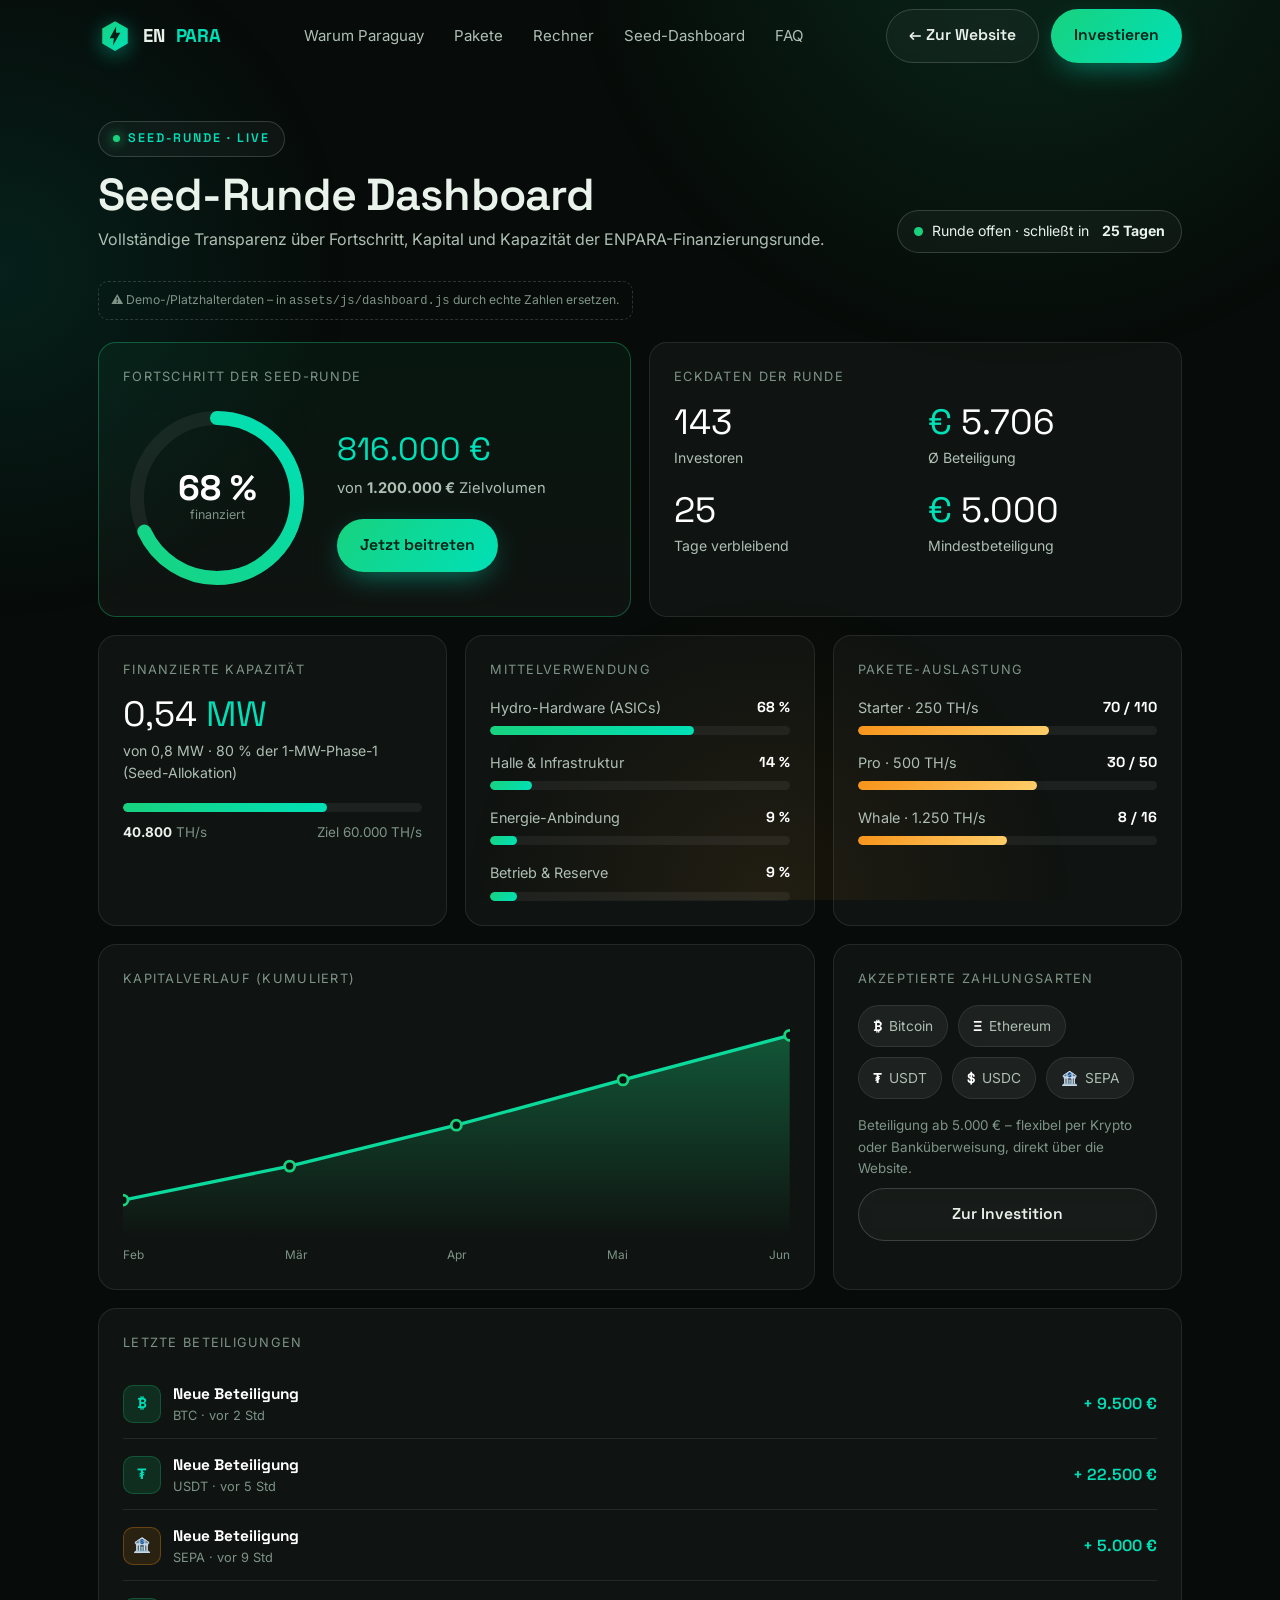
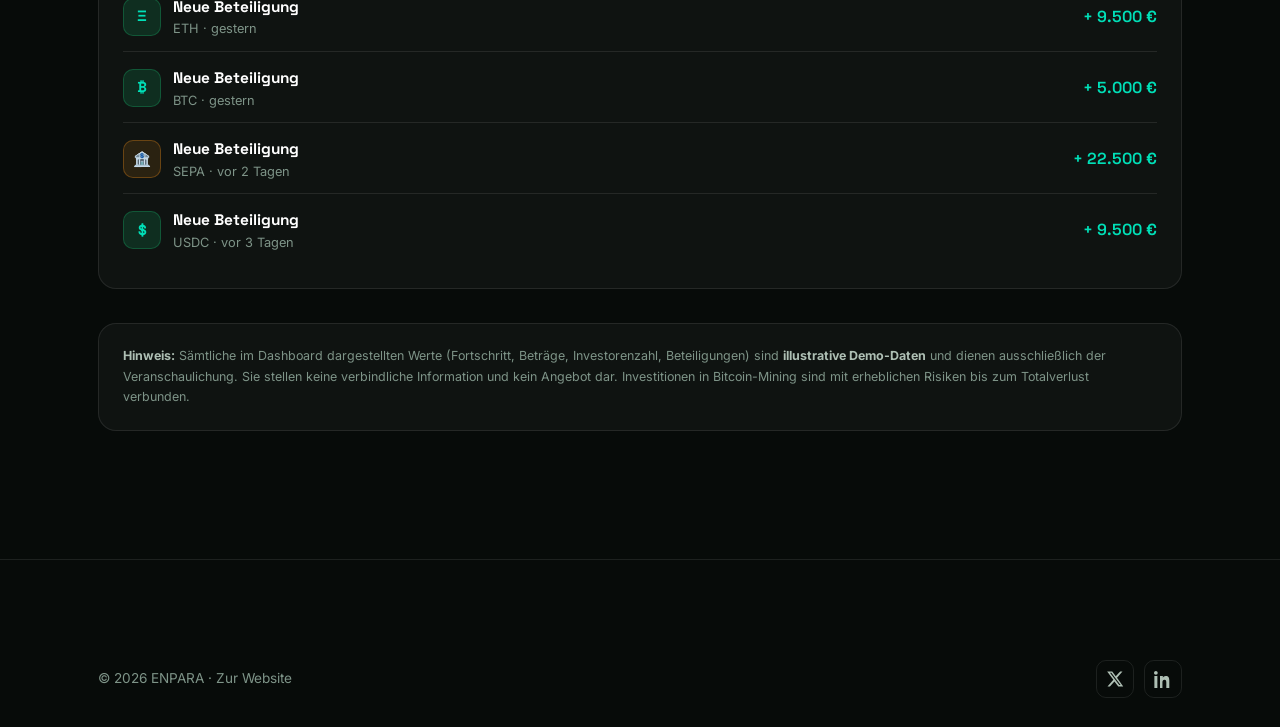
==== commit 942d2a98: "Überarbeitung der ENPARA-Funding-Seite (Design, Rechner, Seed-Runde) Hero & Lesbarkeit - Bewegte Kul" ====
--- a/dashboard.html
+++ b/dashboard.html
@@ -79,7 +79,7 @@
           </div>
           <div class="ring-info">
             <div class="raised" id="d-raised">0 €</div>
-            <div class="target">von <b id="d-target">1.500.000 €</b> Zielvolumen</div>
+            <div class="target">von <b id="d-target">1.200.000 €</b> Zielvolumen</div>
             <a class="btn btn-primary" href="index.html#invest">Jetzt beitreten</a>
           </div>
         </div>
@@ -99,9 +99,9 @@
       <!-- Capacity -->
       <div class="dash-card span-4 reveal">
         <div class="dc-title">Finanzierte Kapazität</div>
-        <div class="kpi"><div class="v"><span id="d-mw">0</span> <span style="color:var(--green-2)">MW</span></div><div class="k">von 1 MW (Phase 1)</div></div>
+        <div class="kpi"><div class="v"><span id="d-mw">0</span> <span style="color:var(--green-2)">MW</span></div><div class="k">von 0,8 MW · 80 % der 1-MW-Phase-1 (Seed-Allokation)</div></div>
         <div class="bar-track" style="margin:18px 0 10px"><div class="bar-fill" id="d-capbar"></div></div>
-        <div style="display:flex;justify-content:space-between;font-size:.84rem;color:var(--muted)"><span><b id="d-th" style="color:var(--text)">0</b> TH/s</span><span>Ziel 74.000 TH/s</span></div>
+        <div style="display:flex;justify-content:space-between;font-size:.84rem;color:var(--muted)"><span><b id="d-th" style="color:var(--text)">0</b> TH/s</span><span>Ziel 60.000 TH/s</span></div>
       </div>
 
       <!-- Use of funds -->
--- a/assets/css/styles.css
+++ b/assets/css/styles.css
@@ -757,3 +757,253 @@
   .dash-grid { grid-template-columns: 1fr; }
   .dash-grid > * { grid-column: auto !important; }
 }
+
+/* =========================================================
+   v2 — Redesign: bewegter Hero, Halle, Rechner, Trust …
+   (Regeln am Ende → gewinnen in der Kaskade / Overrides)
+   ========================================================= */
+
+/* ---------- Bild-Ebenen immer über ihrem Fallback ---------- */
+.media-frame img, .hall-main img, .hall-thumb img { position: relative; z-index: 1; }
+.media-frame .fallback, .hall-main .fallback, .hall-thumb .fallback { z-index: 0; }
+
+/* ---------- Hero: bewegte Kulisse (Endless-Loop) ---------- */
+.hero h1 { color: #fff; }
+.hero-scene {
+  position: absolute; inset: 0; z-index: -1; overflow: hidden;
+  background: linear-gradient(120deg, #0a1f17, #05100c 60%);
+}
+.hs-layer {
+  position: absolute; inset: -2%; background-size: cover; background-position: center;
+  opacity: 0; will-change: opacity, transform;
+  animation: hsCycle 27s ease-in-out infinite;
+}
+.hs-layer.l1 { animation-delay: 0s; }
+.hs-layer.l2 { animation-delay: 9s; }
+.hs-layer.l3 { animation-delay: 18s; }
+@keyframes hsCycle {
+  0%   { opacity: 0; transform: scale(1.05) translate3d(0,0,0); }
+  3%   { opacity: 1; }
+  30%  { opacity: 1; }
+  36%  { opacity: 0; transform: scale(1.13) translate3d(-1.5%, -1%, 0); }
+  100% { opacity: 0; transform: scale(1.13) translate3d(-1.5%, -1%, 0); }
+}
+.hs-particles {
+  position: absolute; inset: 0; pointer-events: none; opacity: .55;
+  background-image:
+    radial-gradient(2px 2px at 18% 32%, rgba(79,240,168,.6), transparent),
+    radial-gradient(2px 2px at 68% 58%, rgba(0,224,184,.5), transparent),
+    radial-gradient(1.5px 1.5px at 44% 82%, rgba(255,255,255,.4), transparent),
+    radial-gradient(1.5px 1.5px at 84% 24%, rgba(79,240,168,.4), transparent),
+    radial-gradient(1.5px 1.5px at 30% 65%, rgba(255,255,255,.3), transparent);
+  background-repeat: no-repeat;
+  animation: hsDrift 16s ease-in-out infinite alternate;
+}
+@keyframes hsDrift { from { transform: translate3d(0,0,0); } to { transform: translate3d(8px,-20px,0); } }
+.hs-scrim {
+  position: absolute; inset: 0;
+  background:
+    linear-gradient(100deg, rgba(7,11,9,.96) 0%, rgba(7,11,9,.82) 30%, rgba(7,11,9,.46) 58%, rgba(7,11,9,.22) 78%, rgba(7,11,9,.5) 100%),
+    linear-gradient(180deg, rgba(7,11,9,.4) 0%, transparent 26%, transparent 52%, rgba(7,11,9,.94) 100%);
+}
+
+/* ---------- Hero: Seed-Karte ---------- */
+.seed-card {
+  border: 1px solid var(--border-strong); border-radius: var(--radius-lg); overflow: hidden;
+  background: rgba(8,14,11,.58); backdrop-filter: blur(16px) saturate(140%); box-shadow: var(--shadow);
+}
+.seed-card-img { height: 190px; background-size: cover; background-position: center; background-color: #0c1a14; position: relative; }
+.seed-card-img::after { content: ""; position: absolute; inset: 0; background: linear-gradient(180deg, transparent 35%, rgba(8,14,11,.9)); }
+.live-tag {
+  position: absolute; top: 14px; left: 14px; z-index: 1; display: inline-flex; align-items: center; gap: 8px;
+  padding: 8px 13px; border-radius: 100px; background: rgba(8,16,12,.6); border: 1px solid var(--border-strong);
+  backdrop-filter: blur(8px); font-size: .8rem; color: var(--text);
+}
+.live-tag .pulse { width: 9px; height: 9px; border-radius: 50%; background: var(--green); box-shadow: 0 0 0 0 rgba(24,210,126,.6); animation: pulse 2s infinite; }
+.seed-card-body { padding: 18px 22px 22px; }
+.seed-top { display: flex; justify-content: space-between; align-items: baseline; }
+.seed-top span { color: var(--text-dim); font-size: .9rem; }
+.seed-top b { font-family: var(--ff-display); font-size: 1.7rem; color: var(--green-2); }
+.seed-bar { height: 10px; border-radius: 100px; background: var(--surface-2); overflow: hidden; margin: 10px 0; }
+.seed-bar i { display: block; height: 100%; width: 0; background: var(--grad); border-radius: 100px; transition: width 1.4s cubic-bezier(.2,.7,.2,1); }
+.seed-meta { display: flex; justify-content: space-between; font-size: .8rem; color: var(--muted); }
+.seed-meta b { color: var(--text); }
+.seed-mini { display: grid; grid-template-columns: 1fr 1fr; gap: 12px; margin: 18px 0; }
+.seed-mini > div { padding: 12px 14px; border: 1px solid var(--border); border-radius: 13px; background: var(--surface); }
+.seed-mini b { display: block; font-family: var(--ff-display); font-size: 1.2rem; color: #fff; }
+.seed-mini span { font-size: .72rem; color: var(--muted); line-height: 1.35; display: block; margin-top: 2px; }
+.seed-dash-link { display: block; text-align: center; margin-top: 12px; color: var(--green-2); font-size: .86rem; font-family: var(--ff-display); }
+.seed-dash-link:hover { color: var(--green); }
+
+/* ---------- Stats: statischer Wert ---------- */
+.stat .num .static-num { font-family: var(--ff-display); font-weight: 700; }
+
+/* ---------- Why Paraguay ---------- */
+.pg-stats { display: grid; grid-template-columns: repeat(4, 1fr); gap: 16px; margin-bottom: clamp(36px, 5vw, 56px); }
+.pg-stat { padding: 24px 20px; border: 1px solid var(--border); border-radius: var(--radius); background: var(--surface); text-align: center; position: relative; overflow: hidden; }
+.pg-stat::after { content: ""; position: absolute; left: 0; top: 0; height: 3px; width: 100%; background: var(--grad); opacity: .7; }
+.pgv { font-family: var(--ff-display); font-size: clamp(1.7rem, 3vw, 2.3rem); font-weight: 700; color: #fff; line-height: 1; }
+.pg-co2 { color: var(--green-2); font-size: .55em; }
+.pgk { color: var(--text-dim); font-size: .84rem; margin-top: 10px; line-height: 1.4; }
+.pg-split { margin-top: 4px; }
+.pg-map-card { border: 1px solid var(--border-strong); border-radius: var(--radius-lg); background: radial-gradient(120% 100% at 50% 0, rgba(24,210,126,.09), transparent 60%), var(--surface); padding: 22px; position: relative; }
+.pg-map-card .tag { position: absolute; top: 16px; left: 16px; z-index: 1; padding: 7px 12px; border-radius: 100px; background: rgba(8,16,12,.7); border: 1px solid var(--border-strong); font-size: .76rem; color: var(--green-2); backdrop-filter: blur(8px); font-family: var(--ff-display); font-weight: 600; }
+.pg-map { width: 100%; height: auto; display: block; margin-top: 8px; }
+.pg-lbl { font-family: var(--ff-body); font-size: 11px; fill: var(--text-dim); }
+.pg-lbl-main { fill: #fff; font-weight: 600; font-family: var(--ff-display); font-size: 12px; }
+.pg-pin-main circle:nth-of-type(2) { animation: pgRing 2.6s ease-out infinite; transform-origin: center; }
+@keyframes pgRing { 0% { opacity: .9; } 70% { opacity: 0; } 100% { opacity: 0; } }
+.pg-map-note { color: var(--muted); font-size: .84rem; margin-top: 10px; }
+.pg-img-row { display: grid; grid-template-columns: 1fr 1fr; gap: 14px; margin-top: 24px; }
+.pg-img { aspect-ratio: 4/3; border-radius: var(--radius); background-size: cover; background-position: center; background-color: #0c241a; position: relative; border: 1px solid var(--border); overflow: hidden; }
+.pg-img span { position: absolute; bottom: 9px; left: 9px; font-size: .72rem; padding: 4px 9px; border-radius: 100px; background: rgba(8,16,12,.72); color: var(--green-2); backdrop-filter: blur(6px); }
+
+/* ---------- Mining-Halle ---------- */
+.hall { display: grid; grid-template-columns: 1.6fr 1fr; gap: 18px; }
+.hall-main, .hall-thumb { position: relative; border: 1px solid var(--border-strong); border-radius: var(--radius-lg); overflow: hidden; background: var(--surface); cursor: zoom-in; padding: 0; display: block; width: 100%; }
+.hall-main { aspect-ratio: 16/10; }
+.hall-side { display: grid; grid-template-rows: 1fr 1fr; gap: 18px; }
+.hall-main img, .hall-thumb img { width: 100%; height: 100%; object-fit: cover; transition: transform .6s cubic-bezier(.2,.7,.2,1); }
+.hall-main:hover img, .hall-thumb:hover img { transform: scale(1.06); }
+.hall-main .tag, .hall-thumb .tag { position: absolute; top: 14px; left: 14px; z-index: 2; padding: 7px 12px; border-radius: 100px; background: rgba(8,16,12,.7); border: 1px solid var(--border-strong); font-size: .76rem; color: var(--green-2); backdrop-filter: blur(8px); font-family: var(--ff-display); font-weight: 600; }
+.hall-zoom { position: absolute; bottom: 14px; right: 14px; z-index: 2; display: inline-flex; align-items: center; gap: 7px; padding: 9px 14px; border-radius: 100px; background: rgba(8,16,12,.72); border: 1px solid var(--border-strong); color: #fff; font-size: .82rem; backdrop-filter: blur(8px); }
+.hall-zoom svg { width: 16px; height: 16px; }
+.hall-cap { position: absolute; bottom: 10px; left: 10px; z-index: 2; font-size: .74rem; padding: 5px 11px; border-radius: 100px; background: rgba(8,16,12,.72); color: var(--green-2); backdrop-filter: blur(6px); }
+.hall-features { display: flex; flex-wrap: wrap; gap: 14px; margin-top: 22px; align-items: center; }
+.hall-features .hf { display: flex; gap: 12px; align-items: flex-start; flex: 1; min-width: 230px; padding: 16px 18px; border: 1px solid var(--border); border-radius: var(--radius); background: var(--surface); }
+.hall-features .hf .check { flex: none; width: 26px; height: 26px; border-radius: 8px; display: grid; place-items: center; margin-top: 1px; background: rgba(24,210,126,.16); border: 1px solid rgba(24,210,126,.3); color: var(--green); }
+.hall-features .hf .check svg { width: 15px; height: 15px; }
+.hall-features .hf b { display: block; color: #fff; font-family: var(--ff-display); font-weight: 600; margin-bottom: 2px; }
+.hall-features .hf span { color: var(--text-dim); font-size: .9rem; }
+.hall-visit { flex: none; }
+
+/* ---------- Steps v2 ---------- */
+.steps-v2 { display: grid; grid-template-columns: repeat(4, 1fr); gap: 18px; }
+.step-v2 { position: relative; }
+.step-rail { display: flex; align-items: center; margin-bottom: 16px; position: relative; }
+.step-num { width: 46px; height: 46px; flex: none; border-radius: 50%; display: grid; place-items: center; font-family: var(--ff-display); font-weight: 700; background: var(--grad); color: #042016; font-size: 1.1rem; box-shadow: 0 8px 22px -8px rgba(0,224,184,.65); z-index: 1; }
+.step-rail::after { content: ""; position: absolute; left: 56px; right: -18px; top: 50%; height: 2px; background: linear-gradient(90deg, var(--green), rgba(24,210,126,0)); }
+.step-v2:last-child .step-rail::after { display: none; }
+.step-card { padding: 24px 22px; border: 1px solid var(--border); border-radius: var(--radius); background: var(--surface); transition: transform .25s, border-color .25s; height: 100%; }
+.step-v2:hover .step-card { transform: translateY(-4px); border-color: var(--border-strong); }
+.step-ic { width: 48px; height: 48px; border-radius: 13px; display: grid; place-items: center; background: linear-gradient(135deg, rgba(24,210,126,.18), rgba(0,224,184,.08)); border: 1px solid rgba(24,210,126,.25); color: var(--green-2); margin-bottom: 14px; }
+.step-ic svg { width: 24px; height: 24px; }
+.step-card h3 { font-size: 1.12rem; margin-bottom: 8px; }
+.step-card p { color: var(--text-dim); font-size: .92rem; }
+
+/* ---------- Pricing foot ---------- */
+.price-foot { text-align: center; color: var(--muted); font-size: .82rem; margin-top: 24px; max-width: 760px; margin-inline: auto; line-height: 1.5; }
+
+/* ---------- Calculator v2 ---------- */
+.ctrl-sub { display: flex; justify-content: space-between; align-items: center; margin-top: 12px; gap: 10px; flex-wrap: wrap; }
+.fx-side { color: var(--muted); font-size: .82rem; }
+.th-pill { font-size: .84rem; color: var(--text-dim); background: var(--surface-2); border: 1px solid var(--border); border-radius: 100px; padding: 5px 13px; }
+.th-pill b { color: var(--green-2); font-family: var(--ff-display); }
+.cost-break { margin-bottom: 26px; padding: 16px 18px; border: 1px solid var(--border); border-radius: 14px; background: var(--bg-elev); }
+.cb-title { font-size: .78rem; color: var(--muted); text-transform: uppercase; letter-spacing: .08em; margin-bottom: 12px; }
+.cb-bar { display: flex; height: 12px; border-radius: 100px; overflow: hidden; background: var(--surface-2); }
+.cb-seg { height: 100%; transition: width .5s ease; }
+.cb-seg.hw { background: linear-gradient(90deg, #18d27e, #0fbf6f); }
+.cb-seg.log { background: linear-gradient(90deg, #16e0c8, #0bbfae); }
+.cb-seg.mar { background: linear-gradient(90deg, #f7931a, #ffc46a); }
+.cb-legend { display: grid; gap: 9px; margin-top: 14px; }
+.cb-legend span { display: flex; align-items: center; gap: 9px; font-size: .85rem; color: var(--text-dim); }
+.cb-legend b { margin-left: auto; font-family: var(--ff-display); color: #fff; }
+.cb-legend .dot { width: 11px; height: 11px; border-radius: 3px; flex: none; }
+.cb-legend .dot.hw { background: #18d27e; }
+.cb-legend .dot.log { background: #16e0c8; }
+.cb-legend .dot.mar { background: #f7931a; }
+.price-box { margin-bottom: 24px; padding: 16px 18px; border: 1px solid rgba(247,147,26,.28); border-radius: 14px; background: linear-gradient(135deg, rgba(247,147,26,.08), rgba(7,11,9,.2)); }
+.pb-head { display: flex; justify-content: space-between; align-items: center; font-size: .82rem; color: var(--text-dim); }
+.live-pill { display: inline-flex; align-items: center; gap: 6px; font-size: .74rem; color: var(--green-2); font-family: var(--ff-display); font-weight: 600; }
+.live-pill .pulse { width: 8px; height: 8px; border-radius: 50%; background: var(--green); box-shadow: 0 0 0 0 rgba(24,210,126,.6); animation: pulse 2s infinite; }
+.live-pill.off { color: var(--muted); }
+.live-pill.off .pulse { background: var(--muted); animation: none; box-shadow: none; }
+.pb-main { font-family: var(--ff-display); font-size: 2rem; font-weight: 700; color: #fff; line-height: 1.1; margin-top: 6px; }
+.pb-main .cur { color: var(--orange-2); font-size: .6em; }
+.pb-side { display: flex; align-items: center; gap: 10px; margin-top: 5px; color: var(--muted); font-size: .84rem; flex-wrap: wrap; }
+.pb-side .sep-dot { width: 3px; height: 3px; border-radius: 50%; background: var(--muted); }
+.px-note { margin-left: auto; font-size: .74rem; }
+.calc-controls label .lab-val { font-family: var(--ff-display); color: #fff; font-size: 1rem; font-weight: 600; }
+.big-fx { color: var(--muted); font-size: .9rem; margin-top: 8px; }
+
+/* ---------- Roadmap v2 ---------- */
+.rm-legend { display: flex; gap: 20px; margin-top: 18px; font-size: .84rem; color: var(--muted); }
+.rm-legend .rm-dot { width: 10px; height: 10px; border-radius: 50%; background: var(--border-strong); display: inline-block; margin-right: 7px; vertical-align: middle; }
+.rm-legend .rm-dot.active { background: var(--green); box-shadow: 0 0 10px var(--green); }
+.tl-item.active .marker { position: relative; }
+.tl-item.active .marker .pulse { width: 13px; height: 13px; border-radius: 50%; background: var(--green); box-shadow: 0 0 0 0 rgba(24,210,126,.6); animation: pulse 2s infinite; }
+
+/* ---------- Trust / Betrieb ---------- */
+.trust-grid { display: grid; grid-template-columns: 1fr 1fr; gap: clamp(24px, 4vw, 48px); align-items: center; }
+.trust-visual { position: relative; }
+.ops-panel { display: grid; grid-template-columns: repeat(3, 1fr); gap: 10px; margin-top: 16px; }
+.ops-item { padding: 14px 16px; border: 1px solid var(--border); border-radius: 14px; background: var(--surface); display: flex; flex-direction: column; gap: 4px; position: relative; }
+.ops-item .ops-k { font-size: .74rem; color: var(--muted); }
+.ops-item b { font-family: var(--ff-display); color: #fff; font-size: 1.1rem; }
+.ops-dot { position: absolute; top: 14px; right: 14px; width: 8px; height: 8px; border-radius: 50%; background: var(--green); box-shadow: 0 0 8px var(--green); animation: pulse 2s infinite; }
+.ops-ok { color: var(--green-2) !important; }
+.trust-points { display: grid; gap: 14px; }
+.tp { display: flex; gap: 16px; padding: 18px 20px; border: 1px solid var(--border); border-radius: var(--radius); background: var(--surface); transition: transform .25s, border-color .25s; }
+.tp:hover { transform: translateY(-3px); border-color: var(--border-strong); }
+.tp-ic { width: 46px; height: 46px; flex: none; border-radius: 13px; display: grid; place-items: center; background: linear-gradient(135deg, rgba(24,210,126,.18), rgba(0,224,184,.08)); border: 1px solid rgba(24,210,126,.25); color: var(--green-2); }
+.tp-ic svg { width: 24px; height: 24px; }
+.tp h3 { font-size: 1.05rem; margin-bottom: 4px; }
+.tp p { color: var(--text-dim); font-size: .9rem; }
+
+/* ---------- Invest: Kapazitäts-Visual ---------- */
+.cap-viz { margin-bottom: 22px; padding: 16px 18px; border: 1px solid var(--border); border-radius: 14px; background: var(--bg-elev); }
+.cap-head { display: flex; justify-content: space-between; align-items: baseline; margin-bottom: 12px; }
+.cap-head span { color: var(--text-dim); font-size: .86rem; }
+.cap-head b { font-family: var(--ff-display); font-size: 1.3rem; color: var(--green-2); }
+.cap-cells { display: grid; grid-template-columns: repeat(10, 1fr); gap: 4px; }
+.cap-cell { aspect-ratio: 1; border-radius: 4px; background: var(--surface-2); transition: background .3s; }
+.cap-cell.seed { background: var(--grad); }
+.cap-cell.own { background: rgba(247,147,26,.4); }
+.cap-note { display: flex; justify-content: space-between; gap: 10px; margin-top: 12px; font-size: .76rem; color: var(--muted); }
+.cap-key { display: inline-block; width: 10px; height: 10px; border-radius: 3px; margin-right: 6px; vertical-align: middle; }
+.cap-key.seed { background: var(--grad); }
+.cap-key.own { background: rgba(247,147,26,.6); }
+
+/* ---------- QR-Fallback Text ---------- */
+.qr-fallback { font-size: .68rem; line-height: 1.35; text-align: center; padding: 8px; }
+
+/* ---------- Lightbox ---------- */
+.lightbox { position: fixed; inset: 0; z-index: 200; background: rgba(4,7,5,.93); backdrop-filter: blur(8px); display: none; align-items: center; justify-content: center; padding: clamp(16px, 4vw, 48px); }
+.lightbox.open { display: flex; animation: fadeUp .3s ease; }
+.lb-fig { margin: 0; max-width: 1100px; width: 100%; display: flex; flex-direction: column; align-items: center; gap: 14px; }
+.lb-fig img { max-width: 100%; max-height: 80vh; border-radius: var(--radius); border: 1px solid var(--border-strong); box-shadow: var(--shadow); object-fit: contain; }
+.lb-fig figcaption { color: var(--text-dim); font-size: .9rem; text-align: center; }
+.lb-close { position: absolute; top: 18px; right: 22px; width: 46px; height: 46px; border-radius: 50%; background: var(--surface); border: 1px solid var(--border-strong); color: #fff; font-size: 1.2rem; backdrop-filter: blur(8px); }
+.lb-nav { position: absolute; top: 50%; transform: translateY(-50%); width: 52px; height: 52px; border-radius: 50%; background: var(--surface); border: 1px solid var(--border-strong); color: #fff; font-size: 1.9rem; line-height: 1; backdrop-filter: blur(8px); }
+.lb-prev { left: 18px; } .lb-next { right: 18px; }
+.lb-close:hover, .lb-nav:hover { border-color: var(--green-2); color: var(--green-2); }
+
+/* ---------- Responsive v2 ---------- */
+@media (max-width: 980px) {
+  .steps-v2 { grid-template-columns: repeat(2, 1fr); }
+  .step-rail::after { display: none; }
+  .pg-stats { grid-template-columns: repeat(2, 1fr); }
+  .hall { grid-template-columns: 1fr; }
+  .hall-side { grid-template-rows: none; grid-template-columns: 1fr 1fr; }
+  .hall-main { aspect-ratio: 16/9; }
+  .trust-grid { grid-template-columns: 1fr; }
+}
+@media (max-width: 560px) {
+  .steps-v2 { grid-template-columns: 1fr; }
+  .pg-stats { grid-template-columns: 1fr 1fr; }
+  .hall-side { grid-template-columns: 1fr; }
+  .pg-img-row { grid-template-columns: 1fr 1fr; }
+  .ops-panel { grid-template-columns: 1fr 1fr; }
+  .calc-2col { grid-template-columns: 1fr; }
+}
+
+/* ---------- Reduced motion: Hero-Standbild ---------- */
+@media (prefers-reduced-motion: reduce) {
+  .hs-layer.l1 { opacity: 1; }
+  .hs-layer.l2, .hs-layer.l3, .hs-particles { opacity: 0; }
+}
+
+/* ---------- QR-Warnung: Erfolgs-Zustand (echte Adresse) ---------- */
+.warn.ok { color: var(--green-2); background: rgba(24,210,126,.08); border-color: rgba(24,210,126,.28); }
+.warn code { font-family: ui-monospace, "SF Mono", Menlo, monospace; font-size: .92em; background: rgba(255,255,255,.06); padding: 1px 5px; border-radius: 5px; }
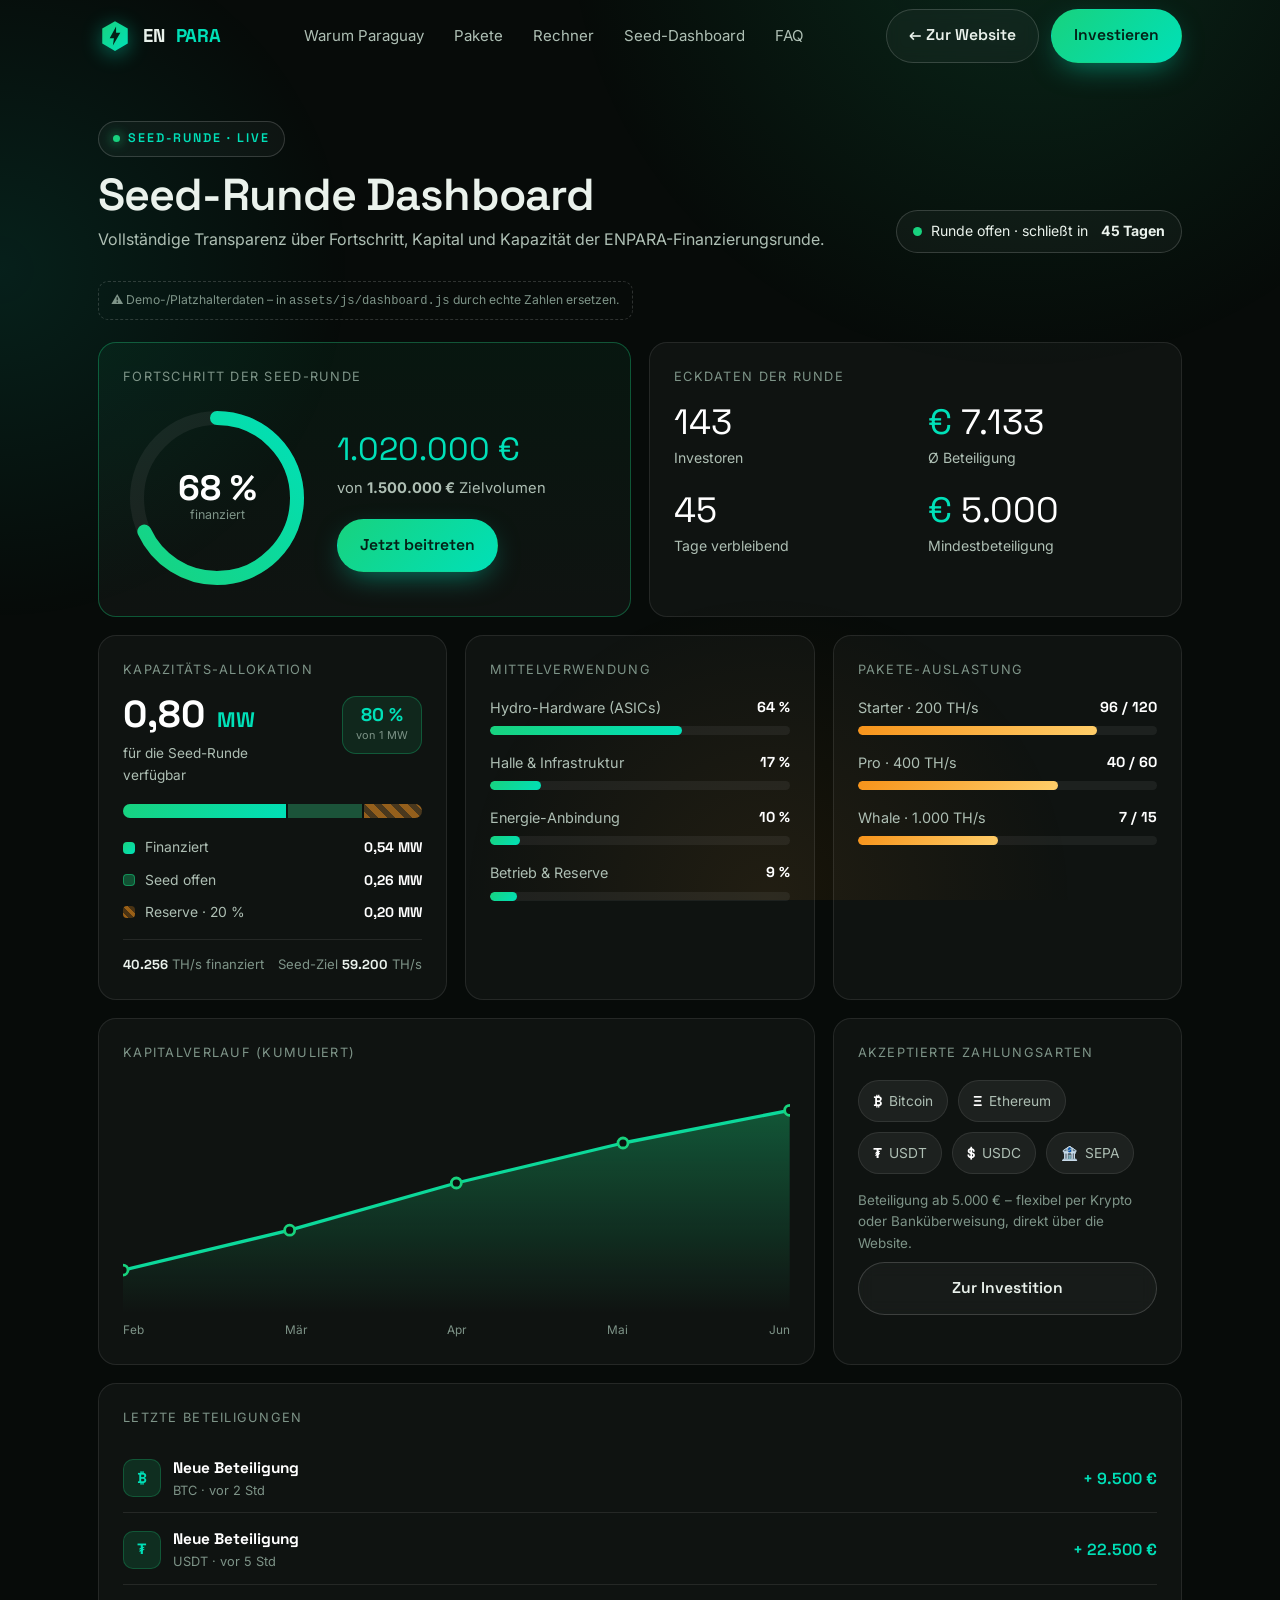
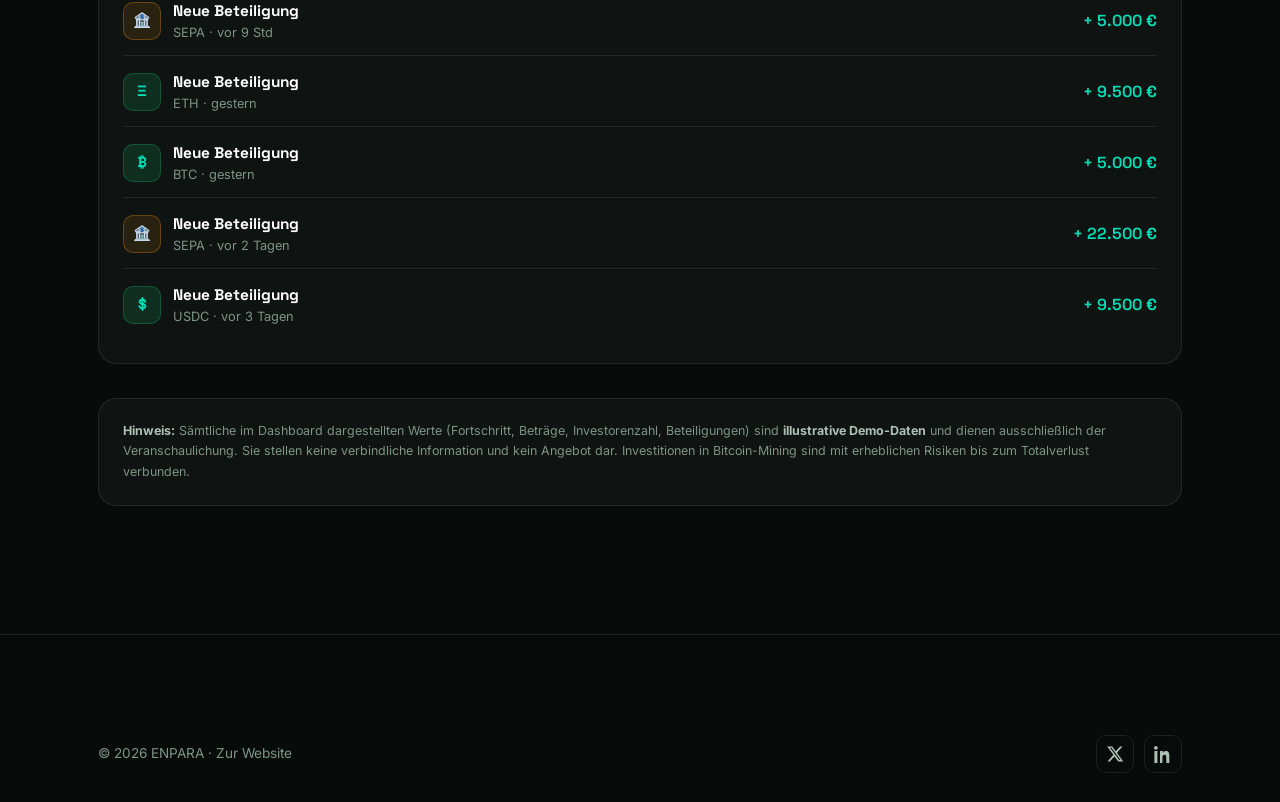
==== commit 0ec95cac: "Dashboard: Kapazitaets-Karte als Seed-Allokation neu gestalten Die "Finanzierte Kapazitaet"-Karte ze" ====
--- a/dashboard.html
+++ b/dashboard.html
@@ -79,7 +79,7 @@
           </div>
           <div class="ring-info">
             <div class="raised" id="d-raised">0 €</div>
-            <div class="target">von <b id="d-target">1.200.000 €</b> Zielvolumen</div>
+            <div class="target">von <b id="d-target">1.500.000 €</b> Zielvolumen</div>
             <a class="btn btn-primary" href="index.html#invest">Jetzt beitreten</a>
           </div>
         </div>
@@ -96,12 +96,33 @@
         </div>
       </div>
 
-      <!-- Capacity -->
-      <div class="dash-card span-4 reveal">
-        <div class="dc-title">Finanzierte Kapazität</div>
-        <div class="kpi"><div class="v"><span id="d-mw">0</span> <span style="color:var(--green-2)">MW</span></div><div class="k">von 0,8 MW · 80 % der 1-MW-Phase-1 (Seed-Allokation)</div></div>
-        <div class="bar-track" style="margin:18px 0 10px"><div class="bar-fill" id="d-capbar"></div></div>
-        <div style="display:flex;justify-content:space-between;font-size:.84rem;color:var(--muted)"><span><b id="d-th" style="color:var(--text)">0</b> TH/s</span><span>Ziel 60.000 TH/s</span></div>
+      <!-- Capacity allocation -->
+      <div class="dash-card span-4 reveal cap-card">
+        <div class="dc-title">Kapazitäts-Allokation</div>
+        <div class="cap-head">
+          <div class="cap-hero">
+            <span class="cap-num"><span id="d-seed-mw">0,00</span> <span class="unit">MW</span></span>
+            <span class="cap-sub">für die Seed-Runde verfügbar</span>
+          </div>
+          <div class="cap-chip">
+            <span class="cap-chip-pct">80 %</span>
+            <span>von 1 MW</span>
+          </div>
+        </div>
+        <div class="cap-meter" role="img" aria-label="Aufteilung der 1-MW-Kapazität: finanziert, Seed offen und Reserve">
+          <div class="cap-seg fin" id="d-seg-fin"></div>
+          <div class="cap-seg open" id="d-seg-open"></div>
+          <div class="cap-seg res" id="d-seg-res"></div>
+        </div>
+        <div class="cap-legend">
+          <div class="cap-li"><span class="dotc fin"></span><span class="lab">Finanziert</span><b id="d-cap-fin">0,00 MW</b></div>
+          <div class="cap-li"><span class="dotc open"></span><span class="lab">Seed offen</span><b id="d-cap-open">0,00 MW</b></div>
+          <div class="cap-li"><span class="dotc res"></span><span class="lab">Reserve · 20 %</span><b id="d-cap-res">0,00 MW</b></div>
+        </div>
+        <div class="cap-foot">
+          <span><b id="d-th">0</b> TH/s finanziert</span>
+          <span>Seed-Ziel <b id="d-th-goal">0</b> TH/s</span>
+        </div>
       </div>
 
       <!-- Use of funds -->
--- a/assets/css/styles.css
+++ b/assets/css/styles.css
@@ -735,6 +735,34 @@
 .bar-fill { height: 100%; width: 0; border-radius: 100px; background: var(--grad); transition: width 1.2s cubic-bezier(.2,.7,.2,1); }
 .bar-fill.warm { background: var(--grad-warm); }
 
+/* ---- Capacity allocation card ---- */
+.cap-head { display: flex; align-items: flex-start; justify-content: space-between; gap: 14px; margin-bottom: 18px; }
+.cap-hero { min-width: 0; }
+.cap-num { font-family: var(--ff-display); font-weight: 700; font-size: clamp(1.9rem, 3.2vw, 2.35rem); color: #fff; line-height: 1; white-space: nowrap; }
+.cap-num .unit { color: var(--green-2); font-size: .56em; margin-left: 2px; }
+.cap-sub { display: block; color: var(--text-dim); font-size: .85rem; margin-top: 8px; max-width: 20ch; }
+.cap-chip { flex: none; display: flex; flex-direction: column; align-items: center; gap: 2px; padding: 9px 13px; border-radius: 14px; background: rgba(24,210,126,.1); border: 1px solid rgba(24,210,126,.3); }
+.cap-chip .cap-chip-pct { font-family: var(--ff-display); font-weight: 700; font-size: 1.15rem; color: var(--green-2); line-height: 1; }
+.cap-chip span:last-child { font-size: .68rem; color: var(--muted); letter-spacing: .03em; }
+
+.cap-meter { display: flex; height: 14px; border-radius: 100px; overflow: hidden; background: var(--surface-2); }
+.cap-seg { flex: none; height: 100%; width: 0; transition: width 1.3s cubic-bezier(.2,.7,.2,1); }
+.cap-seg.fin { background: var(--grad); }
+.cap-seg.open { background: rgba(24,210,126,.28); box-shadow: inset 2px 0 0 var(--bg-elev); }
+.cap-seg.res { box-shadow: inset 2px 0 0 var(--bg-elev); background: repeating-linear-gradient(45deg, rgba(247,147,26,.55) 0 6px, rgba(247,147,26,.2) 6px 12px); }
+
+.cap-legend { display: grid; gap: 10px; margin: 18px 0 2px; }
+.cap-li { display: flex; align-items: center; gap: 10px; font-size: .87rem; }
+.cap-li .dotc { flex: none; width: 12px; height: 12px; border-radius: 4px; }
+.cap-li .dotc.fin { background: var(--grad); }
+.cap-li .dotc.open { background: rgba(24,210,126,.32); border: 1px solid rgba(24,210,126,.5); }
+.cap-li .dotc.res { background: repeating-linear-gradient(45deg, rgba(247,147,26,.6) 0 4px, rgba(247,147,26,.25) 4px 8px); }
+.cap-li .lab { color: var(--text-dim); }
+.cap-li b { margin-left: auto; font-family: var(--ff-display); color: #fff; }
+
+.cap-foot { display: flex; justify-content: space-between; gap: 10px; margin-top: 16px; padding-top: 14px; border-top: 1px solid var(--border); font-size: .82rem; color: var(--muted); }
+.cap-foot b { color: var(--text); font-family: var(--ff-display); }
+
 .chart-wrap { width: 100%; }
 .chart-wrap svg { width: 100%; height: auto; display: block; }
 .chart-x { display: flex; justify-content: space-between; margin-top: 8px; font-size: .74rem; color: var(--muted); }
@@ -757,253 +785,3 @@
   .dash-grid { grid-template-columns: 1fr; }
   .dash-grid > * { grid-column: auto !important; }
 }
-
-/* =========================================================
-   v2 — Redesign: bewegter Hero, Halle, Rechner, Trust …
-   (Regeln am Ende → gewinnen in der Kaskade / Overrides)
-   ========================================================= */
-
-/* ---------- Bild-Ebenen immer über ihrem Fallback ---------- */
-.media-frame img, .hall-main img, .hall-thumb img { position: relative; z-index: 1; }
-.media-frame .fallback, .hall-main .fallback, .hall-thumb .fallback { z-index: 0; }
-
-/* ---------- Hero: bewegte Kulisse (Endless-Loop) ---------- */
-.hero h1 { color: #fff; }
-.hero-scene {
-  position: absolute; inset: 0; z-index: -1; overflow: hidden;
-  background: linear-gradient(120deg, #0a1f17, #05100c 60%);
-}
-.hs-layer {
-  position: absolute; inset: -2%; background-size: cover; background-position: center;
-  opacity: 0; will-change: opacity, transform;
-  animation: hsCycle 27s ease-in-out infinite;
-}
-.hs-layer.l1 { animation-delay: 0s; }
-.hs-layer.l2 { animation-delay: 9s; }
-.hs-layer.l3 { animation-delay: 18s; }
-@keyframes hsCycle {
-  0%   { opacity: 0; transform: scale(1.05) translate3d(0,0,0); }
-  3%   { opacity: 1; }
-  30%  { opacity: 1; }
-  36%  { opacity: 0; transform: scale(1.13) translate3d(-1.5%, -1%, 0); }
-  100% { opacity: 0; transform: scale(1.13) translate3d(-1.5%, -1%, 0); }
-}
-.hs-particles {
-  position: absolute; inset: 0; pointer-events: none; opacity: .55;
-  background-image:
-    radial-gradient(2px 2px at 18% 32%, rgba(79,240,168,.6), transparent),
-    radial-gradient(2px 2px at 68% 58%, rgba(0,224,184,.5), transparent),
-    radial-gradient(1.5px 1.5px at 44% 82%, rgba(255,255,255,.4), transparent),
-    radial-gradient(1.5px 1.5px at 84% 24%, rgba(79,240,168,.4), transparent),
-    radial-gradient(1.5px 1.5px at 30% 65%, rgba(255,255,255,.3), transparent);
-  background-repeat: no-repeat;
-  animation: hsDrift 16s ease-in-out infinite alternate;
-}
-@keyframes hsDrift { from { transform: translate3d(0,0,0); } to { transform: translate3d(8px,-20px,0); } }
-.hs-scrim {
-  position: absolute; inset: 0;
-  background:
-    linear-gradient(100deg, rgba(7,11,9,.96) 0%, rgba(7,11,9,.82) 30%, rgba(7,11,9,.46) 58%, rgba(7,11,9,.22) 78%, rgba(7,11,9,.5) 100%),
-    linear-gradient(180deg, rgba(7,11,9,.4) 0%, transparent 26%, transparent 52%, rgba(7,11,9,.94) 100%);
-}
-
-/* ---------- Hero: Seed-Karte ---------- */
-.seed-card {
-  border: 1px solid var(--border-strong); border-radius: var(--radius-lg); overflow: hidden;
-  background: rgba(8,14,11,.58); backdrop-filter: blur(16px) saturate(140%); box-shadow: var(--shadow);
-}
-.seed-card-img { height: 190px; background-size: cover; background-position: center; background-color: #0c1a14; position: relative; }
-.seed-card-img::after { content: ""; position: absolute; inset: 0; background: linear-gradient(180deg, transparent 35%, rgba(8,14,11,.9)); }
-.live-tag {
-  position: absolute; top: 14px; left: 14px; z-index: 1; display: inline-flex; align-items: center; gap: 8px;
-  padding: 8px 13px; border-radius: 100px; background: rgba(8,16,12,.6); border: 1px solid var(--border-strong);
-  backdrop-filter: blur(8px); font-size: .8rem; color: var(--text);
-}
-.live-tag .pulse { width: 9px; height: 9px; border-radius: 50%; background: var(--green); box-shadow: 0 0 0 0 rgba(24,210,126,.6); animation: pulse 2s infinite; }
-.seed-card-body { padding: 18px 22px 22px; }
-.seed-top { display: flex; justify-content: space-between; align-items: baseline; }
-.seed-top span { color: var(--text-dim); font-size: .9rem; }
-.seed-top b { font-family: var(--ff-display); font-size: 1.7rem; color: var(--green-2); }
-.seed-bar { height: 10px; border-radius: 100px; background: var(--surface-2); overflow: hidden; margin: 10px 0; }
-.seed-bar i { display: block; height: 100%; width: 0; background: var(--grad); border-radius: 100px; transition: width 1.4s cubic-bezier(.2,.7,.2,1); }
-.seed-meta { display: flex; justify-content: space-between; font-size: .8rem; color: var(--muted); }
-.seed-meta b { color: var(--text); }
-.seed-mini { display: grid; grid-template-columns: 1fr 1fr; gap: 12px; margin: 18px 0; }
-.seed-mini > div { padding: 12px 14px; border: 1px solid var(--border); border-radius: 13px; background: var(--surface); }
-.seed-mini b { display: block; font-family: var(--ff-display); font-size: 1.2rem; color: #fff; }
-.seed-mini span { font-size: .72rem; color: var(--muted); line-height: 1.35; display: block; margin-top: 2px; }
-.seed-dash-link { display: block; text-align: center; margin-top: 12px; color: var(--green-2); font-size: .86rem; font-family: var(--ff-display); }
-.seed-dash-link:hover { color: var(--green); }
-
-/* ---------- Stats: statischer Wert ---------- */
-.stat .num .static-num { font-family: var(--ff-display); font-weight: 700; }
-
-/* ---------- Why Paraguay ---------- */
-.pg-stats { display: grid; grid-template-columns: repeat(4, 1fr); gap: 16px; margin-bottom: clamp(36px, 5vw, 56px); }
-.pg-stat { padding: 24px 20px; border: 1px solid var(--border); border-radius: var(--radius); background: var(--surface); text-align: center; position: relative; overflow: hidden; }
-.pg-stat::after { content: ""; position: absolute; left: 0; top: 0; height: 3px; width: 100%; background: var(--grad); opacity: .7; }
-.pgv { font-family: var(--ff-display); font-size: clamp(1.7rem, 3vw, 2.3rem); font-weight: 700; color: #fff; line-height: 1; }
-.pg-co2 { color: var(--green-2); font-size: .55em; }
-.pgk { color: var(--text-dim); font-size: .84rem; margin-top: 10px; line-height: 1.4; }
-.pg-split { margin-top: 4px; }
-.pg-map-card { border: 1px solid var(--border-strong); border-radius: var(--radius-lg); background: radial-gradient(120% 100% at 50% 0, rgba(24,210,126,.09), transparent 60%), var(--surface); padding: 22px; position: relative; }
-.pg-map-card .tag { position: absolute; top: 16px; left: 16px; z-index: 1; padding: 7px 12px; border-radius: 100px; background: rgba(8,16,12,.7); border: 1px solid var(--border-strong); font-size: .76rem; color: var(--green-2); backdrop-filter: blur(8px); font-family: var(--ff-display); font-weight: 600; }
-.pg-map { width: 100%; height: auto; display: block; margin-top: 8px; }
-.pg-lbl { font-family: var(--ff-body); font-size: 11px; fill: var(--text-dim); }
-.pg-lbl-main { fill: #fff; font-weight: 600; font-family: var(--ff-display); font-size: 12px; }
-.pg-pin-main circle:nth-of-type(2) { animation: pgRing 2.6s ease-out infinite; transform-origin: center; }
-@keyframes pgRing { 0% { opacity: .9; } 70% { opacity: 0; } 100% { opacity: 0; } }
-.pg-map-note { color: var(--muted); font-size: .84rem; margin-top: 10px; }
-.pg-img-row { display: grid; grid-template-columns: 1fr 1fr; gap: 14px; margin-top: 24px; }
-.pg-img { aspect-ratio: 4/3; border-radius: var(--radius); background-size: cover; background-position: center; background-color: #0c241a; position: relative; border: 1px solid var(--border); overflow: hidden; }
-.pg-img span { position: absolute; bottom: 9px; left: 9px; font-size: .72rem; padding: 4px 9px; border-radius: 100px; background: rgba(8,16,12,.72); color: var(--green-2); backdrop-filter: blur(6px); }
-
-/* ---------- Mining-Halle ---------- */
-.hall { display: grid; grid-template-columns: 1.6fr 1fr; gap: 18px; }
-.hall-main, .hall-thumb { position: relative; border: 1px solid var(--border-strong); border-radius: var(--radius-lg); overflow: hidden; background: var(--surface); cursor: zoom-in; padding: 0; display: block; width: 100%; }
-.hall-main { aspect-ratio: 16/10; }
-.hall-side { display: grid; grid-template-rows: 1fr 1fr; gap: 18px; }
-.hall-main img, .hall-thumb img { width: 100%; height: 100%; object-fit: cover; transition: transform .6s cubic-bezier(.2,.7,.2,1); }
-.hall-main:hover img, .hall-thumb:hover img { transform: scale(1.06); }
-.hall-main .tag, .hall-thumb .tag { position: absolute; top: 14px; left: 14px; z-index: 2; padding: 7px 12px; border-radius: 100px; background: rgba(8,16,12,.7); border: 1px solid var(--border-strong); font-size: .76rem; color: var(--green-2); backdrop-filter: blur(8px); font-family: var(--ff-display); font-weight: 600; }
-.hall-zoom { position: absolute; bottom: 14px; right: 14px; z-index: 2; display: inline-flex; align-items: center; gap: 7px; padding: 9px 14px; border-radius: 100px; background: rgba(8,16,12,.72); border: 1px solid var(--border-strong); color: #fff; font-size: .82rem; backdrop-filter: blur(8px); }
-.hall-zoom svg { width: 16px; height: 16px; }
-.hall-cap { position: absolute; bottom: 10px; left: 10px; z-index: 2; font-size: .74rem; padding: 5px 11px; border-radius: 100px; background: rgba(8,16,12,.72); color: var(--green-2); backdrop-filter: blur(6px); }
-.hall-features { display: flex; flex-wrap: wrap; gap: 14px; margin-top: 22px; align-items: center; }
-.hall-features .hf { display: flex; gap: 12px; align-items: flex-start; flex: 1; min-width: 230px; padding: 16px 18px; border: 1px solid var(--border); border-radius: var(--radius); background: var(--surface); }
-.hall-features .hf .check { flex: none; width: 26px; height: 26px; border-radius: 8px; display: grid; place-items: center; margin-top: 1px; background: rgba(24,210,126,.16); border: 1px solid rgba(24,210,126,.3); color: var(--green); }
-.hall-features .hf .check svg { width: 15px; height: 15px; }
-.hall-features .hf b { display: block; color: #fff; font-family: var(--ff-display); font-weight: 600; margin-bottom: 2px; }
-.hall-features .hf span { color: var(--text-dim); font-size: .9rem; }
-.hall-visit { flex: none; }
-
-/* ---------- Steps v2 ---------- */
-.steps-v2 { display: grid; grid-template-columns: repeat(4, 1fr); gap: 18px; }
-.step-v2 { position: relative; }
-.step-rail { display: flex; align-items: center; margin-bottom: 16px; position: relative; }
-.step-num { width: 46px; height: 46px; flex: none; border-radius: 50%; display: grid; place-items: center; font-family: var(--ff-display); font-weight: 700; background: var(--grad); color: #042016; font-size: 1.1rem; box-shadow: 0 8px 22px -8px rgba(0,224,184,.65); z-index: 1; }
-.step-rail::after { content: ""; position: absolute; left: 56px; right: -18px; top: 50%; height: 2px; background: linear-gradient(90deg, var(--green), rgba(24,210,126,0)); }
-.step-v2:last-child .step-rail::after { display: none; }
-.step-card { padding: 24px 22px; border: 1px solid var(--border); border-radius: var(--radius); background: var(--surface); transition: transform .25s, border-color .25s; height: 100%; }
-.step-v2:hover .step-card { transform: translateY(-4px); border-color: var(--border-strong); }
-.step-ic { width: 48px; height: 48px; border-radius: 13px; display: grid; place-items: center; background: linear-gradient(135deg, rgba(24,210,126,.18), rgba(0,224,184,.08)); border: 1px solid rgba(24,210,126,.25); color: var(--green-2); margin-bottom: 14px; }
-.step-ic svg { width: 24px; height: 24px; }
-.step-card h3 { font-size: 1.12rem; margin-bottom: 8px; }
-.step-card p { color: var(--text-dim); font-size: .92rem; }
-
-/* ---------- Pricing foot ---------- */
-.price-foot { text-align: center; color: var(--muted); font-size: .82rem; margin-top: 24px; max-width: 760px; margin-inline: auto; line-height: 1.5; }
-
-/* ---------- Calculator v2 ---------- */
-.ctrl-sub { display: flex; justify-content: space-between; align-items: center; margin-top: 12px; gap: 10px; flex-wrap: wrap; }
-.fx-side { color: var(--muted); font-size: .82rem; }
-.th-pill { font-size: .84rem; color: var(--text-dim); background: var(--surface-2); border: 1px solid var(--border); border-radius: 100px; padding: 5px 13px; }
-.th-pill b { color: var(--green-2); font-family: var(--ff-display); }
-.cost-break { margin-bottom: 26px; padding: 16px 18px; border: 1px solid var(--border); border-radius: 14px; background: var(--bg-elev); }
-.cb-title { font-size: .78rem; color: var(--muted); text-transform: uppercase; letter-spacing: .08em; margin-bottom: 12px; }
-.cb-bar { display: flex; height: 12px; border-radius: 100px; overflow: hidden; background: var(--surface-2); }
-.cb-seg { height: 100%; transition: width .5s ease; }
-.cb-seg.hw { background: linear-gradient(90deg, #18d27e, #0fbf6f); }
-.cb-seg.log { background: linear-gradient(90deg, #16e0c8, #0bbfae); }
-.cb-seg.mar { background: linear-gradient(90deg, #f7931a, #ffc46a); }
-.cb-legend { display: grid; gap: 9px; margin-top: 14px; }
-.cb-legend span { display: flex; align-items: center; gap: 9px; font-size: .85rem; color: var(--text-dim); }
-.cb-legend b { margin-left: auto; font-family: var(--ff-display); color: #fff; }
-.cb-legend .dot { width: 11px; height: 11px; border-radius: 3px; flex: none; }
-.cb-legend .dot.hw { background: #18d27e; }
-.cb-legend .dot.log { background: #16e0c8; }
-.cb-legend .dot.mar { background: #f7931a; }
-.price-box { margin-bottom: 24px; padding: 16px 18px; border: 1px solid rgba(247,147,26,.28); border-radius: 14px; background: linear-gradient(135deg, rgba(247,147,26,.08), rgba(7,11,9,.2)); }
-.pb-head { display: flex; justify-content: space-between; align-items: center; font-size: .82rem; color: var(--text-dim); }
-.live-pill { display: inline-flex; align-items: center; gap: 6px; font-size: .74rem; color: var(--green-2); font-family: var(--ff-display); font-weight: 600; }
-.live-pill .pulse { width: 8px; height: 8px; border-radius: 50%; background: var(--green); box-shadow: 0 0 0 0 rgba(24,210,126,.6); animation: pulse 2s infinite; }
-.live-pill.off { color: var(--muted); }
-.live-pill.off .pulse { background: var(--muted); animation: none; box-shadow: none; }
-.pb-main { font-family: var(--ff-display); font-size: 2rem; font-weight: 700; color: #fff; line-height: 1.1; margin-top: 6px; }
-.pb-main .cur { color: var(--orange-2); font-size: .6em; }
-.pb-side { display: flex; align-items: center; gap: 10px; margin-top: 5px; color: var(--muted); font-size: .84rem; flex-wrap: wrap; }
-.pb-side .sep-dot { width: 3px; height: 3px; border-radius: 50%; background: var(--muted); }
-.px-note { margin-left: auto; font-size: .74rem; }
-.calc-controls label .lab-val { font-family: var(--ff-display); color: #fff; font-size: 1rem; font-weight: 600; }
-.big-fx { color: var(--muted); font-size: .9rem; margin-top: 8px; }
-
-/* ---------- Roadmap v2 ---------- */
-.rm-legend { display: flex; gap: 20px; margin-top: 18px; font-size: .84rem; color: var(--muted); }
-.rm-legend .rm-dot { width: 10px; height: 10px; border-radius: 50%; background: var(--border-strong); display: inline-block; margin-right: 7px; vertical-align: middle; }
-.rm-legend .rm-dot.active { background: var(--green); box-shadow: 0 0 10px var(--green); }
-.tl-item.active .marker { position: relative; }
-.tl-item.active .marker .pulse { width: 13px; height: 13px; border-radius: 50%; background: var(--green); box-shadow: 0 0 0 0 rgba(24,210,126,.6); animation: pulse 2s infinite; }
-
-/* ---------- Trust / Betrieb ---------- */
-.trust-grid { display: grid; grid-template-columns: 1fr 1fr; gap: clamp(24px, 4vw, 48px); align-items: center; }
-.trust-visual { position: relative; }
-.ops-panel { display: grid; grid-template-columns: repeat(3, 1fr); gap: 10px; margin-top: 16px; }
-.ops-item { padding: 14px 16px; border: 1px solid var(--border); border-radius: 14px; background: var(--surface); display: flex; flex-direction: column; gap: 4px; position: relative; }
-.ops-item .ops-k { font-size: .74rem; color: var(--muted); }
-.ops-item b { font-family: var(--ff-display); color: #fff; font-size: 1.1rem; }
-.ops-dot { position: absolute; top: 14px; right: 14px; width: 8px; height: 8px; border-radius: 50%; background: var(--green); box-shadow: 0 0 8px var(--green); animation: pulse 2s infinite; }
-.ops-ok { color: var(--green-2) !important; }
-.trust-points { display: grid; gap: 14px; }
-.tp { display: flex; gap: 16px; padding: 18px 20px; border: 1px solid var(--border); border-radius: var(--radius); background: var(--surface); transition: transform .25s, border-color .25s; }
-.tp:hover { transform: translateY(-3px); border-color: var(--border-strong); }
-.tp-ic { width: 46px; height: 46px; flex: none; border-radius: 13px; display: grid; place-items: center; background: linear-gradient(135deg, rgba(24,210,126,.18), rgba(0,224,184,.08)); border: 1px solid rgba(24,210,126,.25); color: var(--green-2); }
-.tp-ic svg { width: 24px; height: 24px; }
-.tp h3 { font-size: 1.05rem; margin-bottom: 4px; }
-.tp p { color: var(--text-dim); font-size: .9rem; }
-
-/* ---------- Invest: Kapazitäts-Visual ---------- */
-.cap-viz { margin-bottom: 22px; padding: 16px 18px; border: 1px solid var(--border); border-radius: 14px; background: var(--bg-elev); }
-.cap-head { display: flex; justify-content: space-between; align-items: baseline; margin-bottom: 12px; }
-.cap-head span { color: var(--text-dim); font-size: .86rem; }
-.cap-head b { font-family: var(--ff-display); font-size: 1.3rem; color: var(--green-2); }
-.cap-cells { display: grid; grid-template-columns: repeat(10, 1fr); gap: 4px; }
-.cap-cell { aspect-ratio: 1; border-radius: 4px; background: var(--surface-2); transition: background .3s; }
-.cap-cell.seed { background: var(--grad); }
-.cap-cell.own { background: rgba(247,147,26,.4); }
-.cap-note { display: flex; justify-content: space-between; gap: 10px; margin-top: 12px; font-size: .76rem; color: var(--muted); }
-.cap-key { display: inline-block; width: 10px; height: 10px; border-radius: 3px; margin-right: 6px; vertical-align: middle; }
-.cap-key.seed { background: var(--grad); }
-.cap-key.own { background: rgba(247,147,26,.6); }
-
-/* ---------- QR-Fallback Text ---------- */
-.qr-fallback { font-size: .68rem; line-height: 1.35; text-align: center; padding: 8px; }
-
-/* ---------- Lightbox ---------- */
-.lightbox { position: fixed; inset: 0; z-index: 200; background: rgba(4,7,5,.93); backdrop-filter: blur(8px); display: none; align-items: center; justify-content: center; padding: clamp(16px, 4vw, 48px); }
-.lightbox.open { display: flex; animation: fadeUp .3s ease; }
-.lb-fig { margin: 0; max-width: 1100px; width: 100%; display: flex; flex-direction: column; align-items: center; gap: 14px; }
-.lb-fig img { max-width: 100%; max-height: 80vh; border-radius: var(--radius); border: 1px solid var(--border-strong); box-shadow: var(--shadow); object-fit: contain; }
-.lb-fig figcaption { color: var(--text-dim); font-size: .9rem; text-align: center; }
-.lb-close { position: absolute; top: 18px; right: 22px; width: 46px; height: 46px; border-radius: 50%; background: var(--surface); border: 1px solid var(--border-strong); color: #fff; font-size: 1.2rem; backdrop-filter: blur(8px); }
-.lb-nav { position: absolute; top: 50%; transform: translateY(-50%); width: 52px; height: 52px; border-radius: 50%; background: var(--surface); border: 1px solid var(--border-strong); color: #fff; font-size: 1.9rem; line-height: 1; backdrop-filter: blur(8px); }
-.lb-prev { left: 18px; } .lb-next { right: 18px; }
-.lb-close:hover, .lb-nav:hover { border-color: var(--green-2); color: var(--green-2); }
-
-/* ---------- Responsive v2 ---------- */
-@media (max-width: 980px) {
-  .steps-v2 { grid-template-columns: repeat(2, 1fr); }
-  .step-rail::after { display: none; }
-  .pg-stats { grid-template-columns: repeat(2, 1fr); }
-  .hall { grid-template-columns: 1fr; }
-  .hall-side { grid-template-rows: none; grid-template-columns: 1fr 1fr; }
-  .hall-main { aspect-ratio: 16/9; }
-  .trust-grid { grid-template-columns: 1fr; }
-}
-@media (max-width: 560px) {
-  .steps-v2 { grid-template-columns: 1fr; }
-  .pg-stats { grid-template-columns: 1fr 1fr; }
-  .hall-side { grid-template-columns: 1fr; }
-  .pg-img-row { grid-template-columns: 1fr 1fr; }
-  .ops-panel { grid-template-columns: 1fr 1fr; }
-  .calc-2col { grid-template-columns: 1fr; }
-}
-
-/* ---------- Reduced motion: Hero-Standbild ---------- */
-@media (prefers-reduced-motion: reduce) {
-  .hs-layer.l1 { opacity: 1; }
-  .hs-layer.l2, .hs-layer.l3, .hs-particles { opacity: 0; }
-}
-
-/* ---------- QR-Warnung: Erfolgs-Zustand (echte Adresse) ---------- */
-.warn.ok { color: var(--green-2); background: rgba(24,210,126,.08); border-color: rgba(24,210,126,.28); }
-.warn code { font-family: ui-monospace, "SF Mono", Menlo, monospace; font-size: .92em; background: rgba(255,255,255,.06); padding: 1px 5px; border-radius: 5px; }
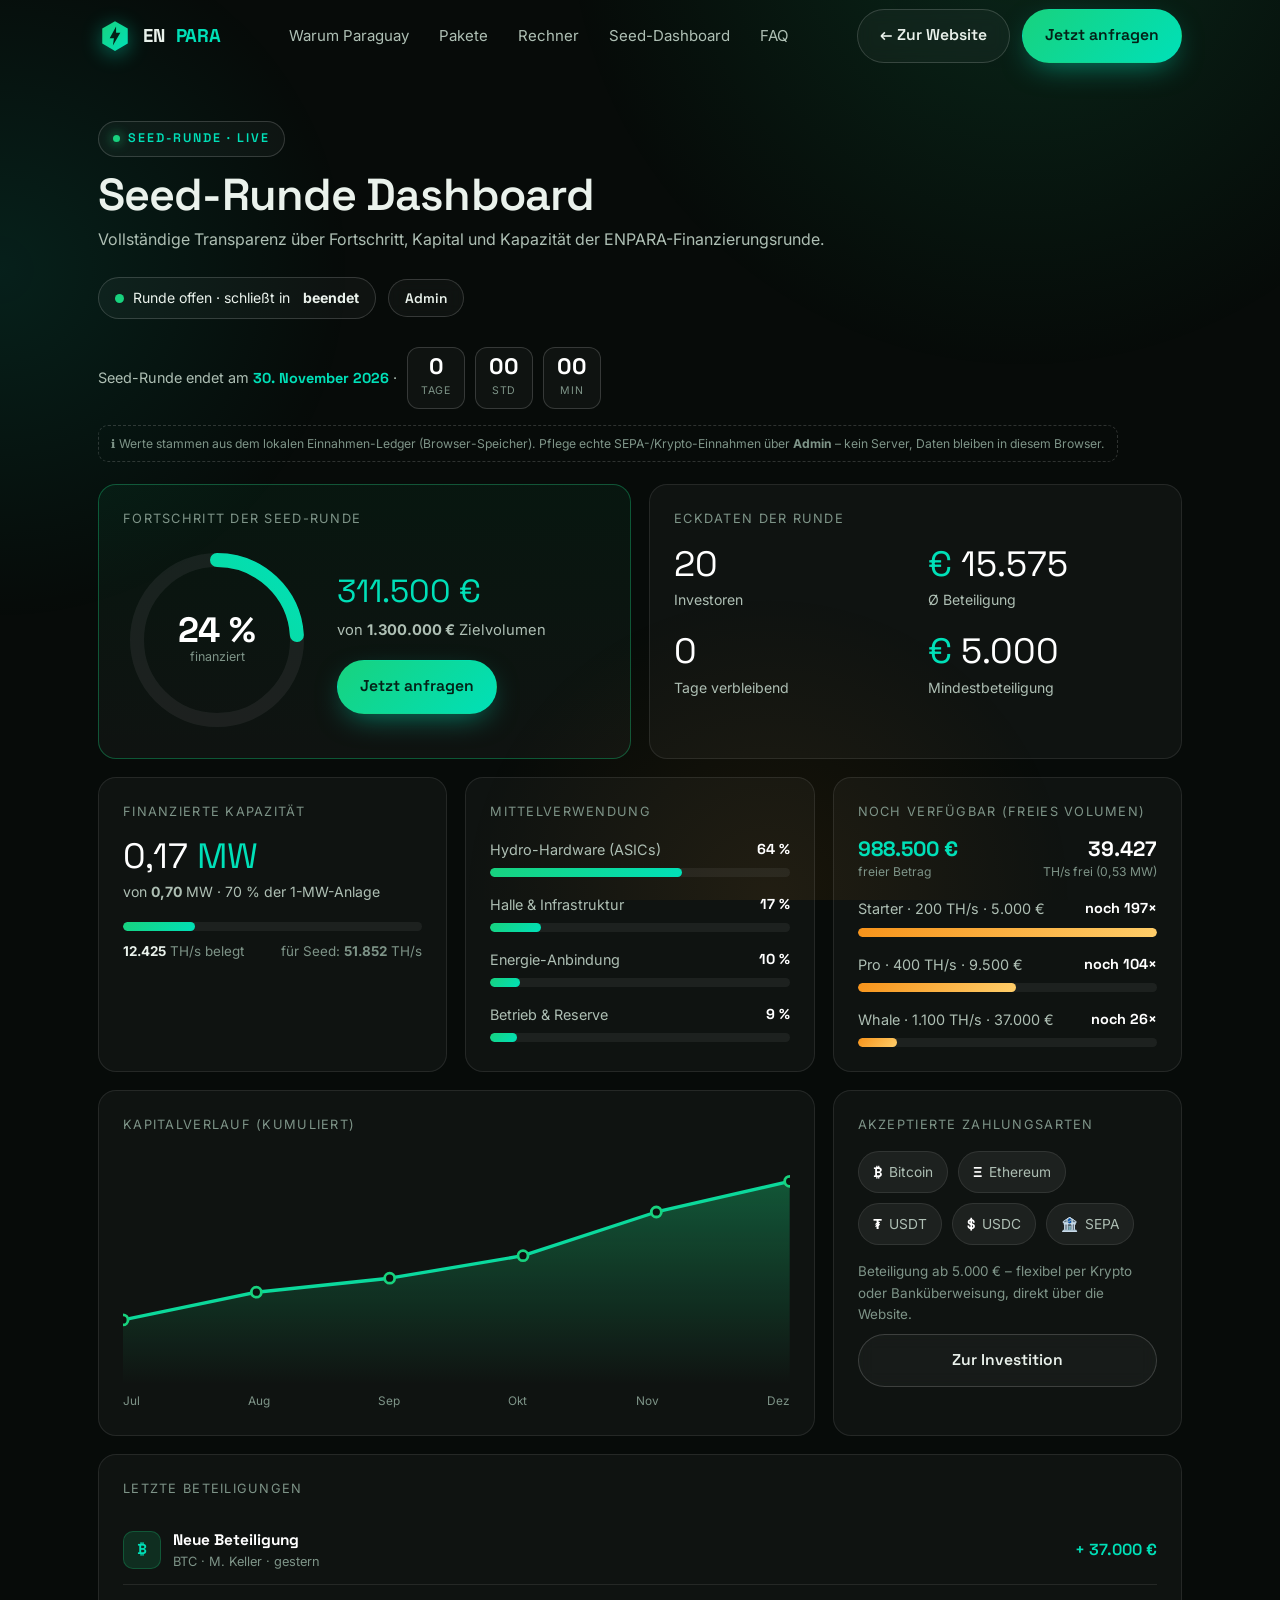
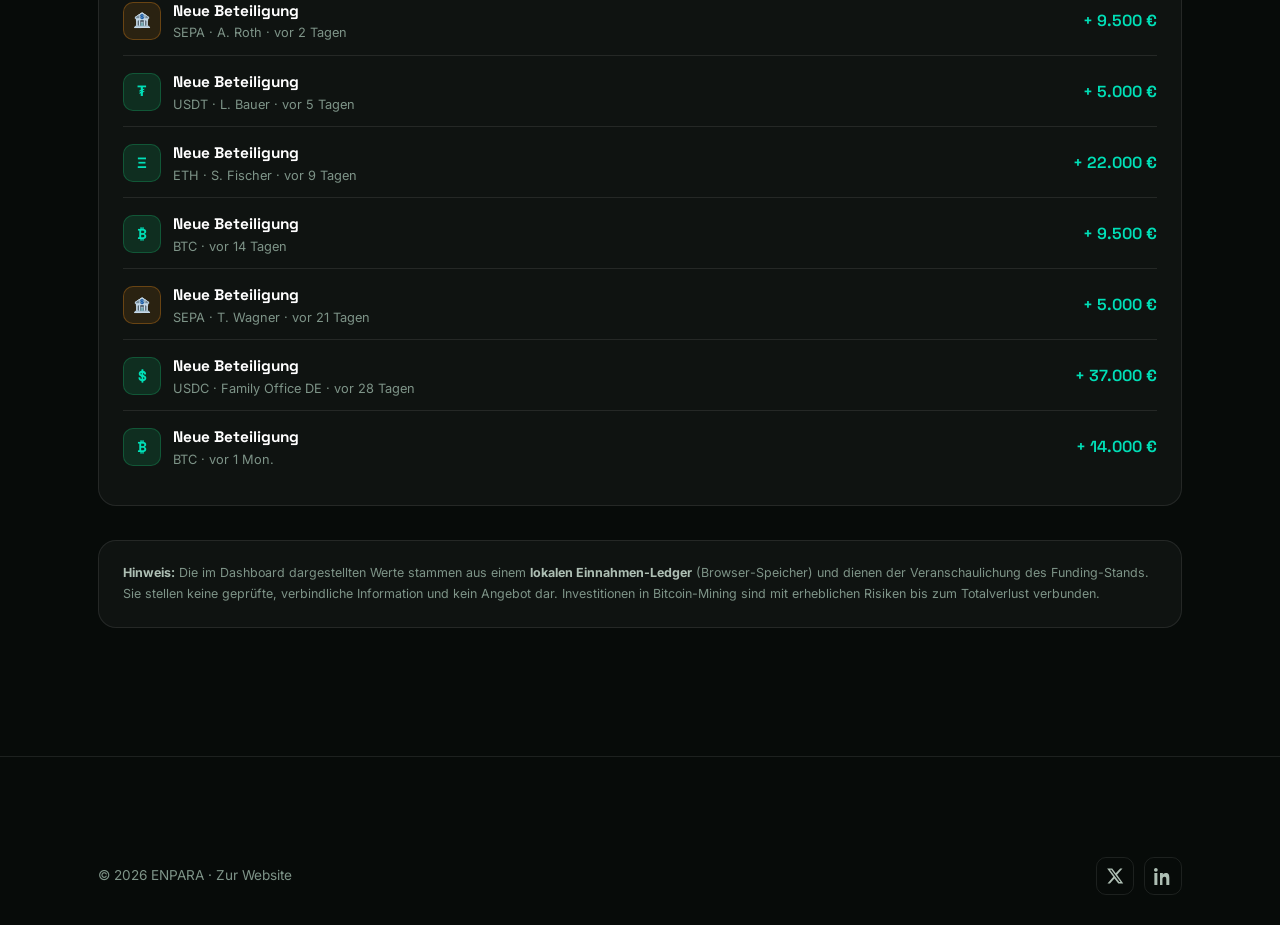
==== commit e411e78f: "Seed-Runde überarbeiten: Anfrage-CTAs, 70%-Kapazität, Ledger, Rechner - CTA "Jetzt investieren" → "J" ====
--- a/dashboard.html
+++ b/dashboard.html
@@ -38,7 +38,7 @@
       </nav>
       <div class="nav-cta">
         <a class="btn btn-ghost" href="index.html">← Zur Website</a>
-        <a class="btn btn-primary" href="index.html#invest">Investieren</a>
+        <a class="btn btn-primary" href="index.html#invest">Jetzt anfragen</a>
         <button class="nav-toggle" aria-label="Menü öffnen" aria-expanded="false"><span></span></button>
       </div>
     </div>
@@ -50,7 +50,7 @@
     <a href="index.html#rechner">Rechner</a>
     <a href="dashboard.html">Seed-Dashboard</a>
     <a href="index.html#faq">FAQ</a>
-    <a class="btn btn-primary btn-block" href="index.html#invest">Jetzt investieren</a>
+    <a class="btn btn-primary btn-block" href="index.html#invest">Jetzt anfragen</a>
   </div>
 
   <!-- ============ DASHBOARD ============ -->
@@ -61,9 +61,18 @@
         <h1 style="margin-top:14px">Seed-Runde Dashboard</h1>
         <p class="sub">Vollständige Transparenz über Fortschritt, Kapital und Kapazität der ENPARA-Finanzierungsrunde.</p>
       </div>
-      <div class="round-pill"><span class="pulse"></span> Runde offen · schließt in <b id="d-days-pill" style="margin-left:4px">45 Tagen</b></div>
-    </div>
-    <span class="demo-note">⚠ Demo-/Platzhalterdaten – in <code>assets/js/dashboard.js</code> durch echte Zahlen ersetzen.</span>
+      <div class="dash-head-cta">
+        <div class="round-pill"><span class="pulse"></span> Runde offen · schließt in <b id="d-days-pill" style="margin-left:4px">– Tagen</b></div>
+        <button type="button" class="btn btn-ghost btn-admin" id="admin-toggle">Admin</button>
+      </div>
+    </div>
+    <div class="countdown" id="d-countdown" aria-live="polite">
+      <span class="cd-label">Seed-Runde endet am <b id="cd-date">30. November 2026</b> ·</span>
+      <span class="cd-box"><b id="cd-d">–</b><i>Tage</i></span>
+      <span class="cd-box"><b id="cd-h">–</b><i>Std</i></span>
+      <span class="cd-box"><b id="cd-m">–</b><i>Min</i></span>
+    </div>
+    <span class="demo-note">ℹ Werte stammen aus dem lokalen Einnahmen-Ledger (Browser-Speicher). Pflege echte SEPA-/Krypto-Einnahmen über <b>Admin</b> – kein Server, Daten bleiben in diesem Browser.</span>
 
     <div class="dash-grid">
       <!-- Progress ring -->
@@ -79,8 +88,8 @@
           </div>
           <div class="ring-info">
             <div class="raised" id="d-raised">0 €</div>
-            <div class="target">von <b id="d-target">1.500.000 €</b> Zielvolumen</div>
-            <a class="btn btn-primary" href="index.html#invest">Jetzt beitreten</a>
+            <div class="target">von <b id="d-target">1.300.000 €</b> Zielvolumen</div>
+            <a class="btn btn-primary" href="index.html#invest">Jetzt anfragen</a>
           </div>
         </div>
       </div>
@@ -96,33 +105,12 @@
         </div>
       </div>
 
-      <!-- Capacity allocation -->
-      <div class="dash-card span-4 reveal cap-card">
-        <div class="dc-title">Kapazitäts-Allokation</div>
-        <div class="cap-head">
-          <div class="cap-hero">
-            <span class="cap-num"><span id="d-seed-mw">0,00</span> <span class="unit">MW</span></span>
-            <span class="cap-sub">für die Seed-Runde verfügbar</span>
-          </div>
-          <div class="cap-chip">
-            <span class="cap-chip-pct">80 %</span>
-            <span>von 1 MW</span>
-          </div>
-        </div>
-        <div class="cap-meter" role="img" aria-label="Aufteilung der 1-MW-Kapazität: finanziert, Seed offen und Reserve">
-          <div class="cap-seg fin" id="d-seg-fin"></div>
-          <div class="cap-seg open" id="d-seg-open"></div>
-          <div class="cap-seg res" id="d-seg-res"></div>
-        </div>
-        <div class="cap-legend">
-          <div class="cap-li"><span class="dotc fin"></span><span class="lab">Finanziert</span><b id="d-cap-fin">0,00 MW</b></div>
-          <div class="cap-li"><span class="dotc open"></span><span class="lab">Seed offen</span><b id="d-cap-open">0,00 MW</b></div>
-          <div class="cap-li"><span class="dotc res"></span><span class="lab">Reserve · 20 %</span><b id="d-cap-res">0,00 MW</b></div>
-        </div>
-        <div class="cap-foot">
-          <span><b id="d-th">0</b> TH/s finanziert</span>
-          <span>Seed-Ziel <b id="d-th-goal">0</b> TH/s</span>
-        </div>
+      <!-- Capacity -->
+      <div class="dash-card span-4 reveal">
+        <div class="dc-title">Finanzierte Kapazität</div>
+        <div class="kpi"><div class="v"><span id="d-mw">0</span> <span style="color:var(--green-2)">MW</span></div><div class="k">von <b id="d-seedmw">0,70</b> MW · 70 % der 1-MW-Anlage</div></div>
+        <div class="bar-track" style="margin:18px 0 10px"><div class="bar-fill" id="d-capbar"></div></div>
+        <div style="display:flex;justify-content:space-between;font-size:.84rem;color:var(--muted)"><span><b id="d-th" style="color:var(--text)">0</b> TH/s belegt</span><span>für Seed: <b id="d-totalth">51.852</b> TH/s</span></div>
       </div>
 
       <!-- Use of funds -->
@@ -131,10 +119,14 @@
         <div class="bar-list" id="d-usefunds"></div>
       </div>
 
-      <!-- Tiers sold -->
+      <!-- Remaining packages -->
       <div class="dash-card span-4 reveal d2">
-        <div class="dc-title">Pakete-Auslastung</div>
-        <div class="bar-list" id="d-tiers"></div>
+        <div class="dc-title">Noch verfügbar (freies Volumen)</div>
+        <div class="free-head">
+          <div><b id="d-free">0 €</b><span>freier Betrag</span></div>
+          <div><b id="d-freeth">0</b><span>TH/s frei (<span id="d-freemw">0,00</span> MW)</span></div>
+        </div>
+        <div class="bar-list" id="d-remain"></div>
       </div>
 
       <!-- Funding timeline -->
@@ -165,8 +157,51 @@
       </div>
     </div>
 
+    <!-- ============ ADMIN ============ -->
+    <section class="admin-panel" id="admin-panel" hidden>
+      <div class="dash-card span-12">
+        <div class="admin-head">
+          <div class="dc-title" style="margin:0">Admin · Einnahmen pflegen</div>
+          <button type="button" class="btn btn-ghost" id="admin-lock">Sperren</button>
+        </div>
+        <p class="admin-note">Trage echte, bestätigte <b>SEPA-/Krypto-Einnahmen</b> manuell nach – sie fließen sofort in Fortschritt, Kapazität und freies Volumen ein. Speicherung lokal im Browser (localStorage), ohne Server. Für mehrere Geräte/Personen an ein Backend/CRM anbinden.</p>
+
+        <div class="admin-grid">
+          <form class="admin-add" id="admin-add">
+            <h4>Einnahme nachtragen</h4>
+            <div class="aa-row">
+              <div class="num-field"><span class="cur">€</span><input type="number" id="aa-amount" min="0" step="100" placeholder="Betrag" required /></div>
+              <select class="select" id="aa-method">
+                <option value="SEPA">SEPA</option>
+                <option value="BTC">BTC</option>
+                <option value="ETH">ETH</option>
+                <option value="USDT">USDT</option>
+                <option value="USDC">USDC</option>
+              </select>
+            </div>
+            <input class="input" type="text" id="aa-name" placeholder="Name / Referenz (optional)" />
+            <button class="btn btn-primary btn-block" type="submit">Als Einnahme buchen</button>
+            <div class="admin-tools">
+              <button type="button" class="btn btn-ghost" id="aa-demo">Demo-Daten laden</button>
+              <button type="button" class="btn btn-ghost" id="aa-clear">Alles löschen</button>
+            </div>
+          </form>
+
+          <div class="admin-list">
+            <h4>Offene Anfragen <span class="badge" id="req-count">0</span></h4>
+            <div class="admin-rows" id="admin-requests"></div>
+          </div>
+        </div>
+
+        <div class="admin-list" style="margin-top:18px">
+          <h4>Gebuchte Einnahmen <span class="badge" id="led-count">0</span></h4>
+          <div class="admin-rows" id="admin-ledger"></div>
+        </div>
+      </div>
+    </section>
+
     <div class="disclaimer" style="margin-top:34px">
-      <b>Hinweis:</b> Sämtliche im Dashboard dargestellten Werte (Fortschritt, Beträge, Investorenzahl, Beteiligungen) sind <b>illustrative Demo-Daten</b> und dienen ausschließlich der Veranschaulichung. Sie stellen keine verbindliche Information und kein Angebot dar. Investitionen in Bitcoin-Mining sind mit erheblichen Risiken bis zum Totalverlust verbunden.
+      <b>Hinweis:</b> Die im Dashboard dargestellten Werte stammen aus einem <b>lokalen Einnahmen-Ledger</b> (Browser-Speicher) und dienen der Veranschaulichung des Funding-Stands. Sie stellen keine geprüfte, verbindliche Information und kein Angebot dar. Investitionen in Bitcoin-Mining sind mit erheblichen Risiken bis zum Totalverlust verbunden.
     </div>
   </main>
 
@@ -181,6 +216,7 @@
     </div>
   </footer>
 
+  <script src="assets/js/seed.js" defer></script>
   <script src="assets/js/main.js" defer></script>
   <script src="assets/js/dashboard.js" defer></script>
 </body>
--- a/assets/css/styles.css
+++ b/assets/css/styles.css
@@ -735,34 +735,6 @@
 .bar-fill { height: 100%; width: 0; border-radius: 100px; background: var(--grad); transition: width 1.2s cubic-bezier(.2,.7,.2,1); }
 .bar-fill.warm { background: var(--grad-warm); }
 
-/* ---- Capacity allocation card ---- */
-.cap-head { display: flex; align-items: flex-start; justify-content: space-between; gap: 14px; margin-bottom: 18px; }
-.cap-hero { min-width: 0; }
-.cap-num { font-family: var(--ff-display); font-weight: 700; font-size: clamp(1.9rem, 3.2vw, 2.35rem); color: #fff; line-height: 1; white-space: nowrap; }
-.cap-num .unit { color: var(--green-2); font-size: .56em; margin-left: 2px; }
-.cap-sub { display: block; color: var(--text-dim); font-size: .85rem; margin-top: 8px; max-width: 20ch; }
-.cap-chip { flex: none; display: flex; flex-direction: column; align-items: center; gap: 2px; padding: 9px 13px; border-radius: 14px; background: rgba(24,210,126,.1); border: 1px solid rgba(24,210,126,.3); }
-.cap-chip .cap-chip-pct { font-family: var(--ff-display); font-weight: 700; font-size: 1.15rem; color: var(--green-2); line-height: 1; }
-.cap-chip span:last-child { font-size: .68rem; color: var(--muted); letter-spacing: .03em; }
-
-.cap-meter { display: flex; height: 14px; border-radius: 100px; overflow: hidden; background: var(--surface-2); }
-.cap-seg { flex: none; height: 100%; width: 0; transition: width 1.3s cubic-bezier(.2,.7,.2,1); }
-.cap-seg.fin { background: var(--grad); }
-.cap-seg.open { background: rgba(24,210,126,.28); box-shadow: inset 2px 0 0 var(--bg-elev); }
-.cap-seg.res { box-shadow: inset 2px 0 0 var(--bg-elev); background: repeating-linear-gradient(45deg, rgba(247,147,26,.55) 0 6px, rgba(247,147,26,.2) 6px 12px); }
-
-.cap-legend { display: grid; gap: 10px; margin: 18px 0 2px; }
-.cap-li { display: flex; align-items: center; gap: 10px; font-size: .87rem; }
-.cap-li .dotc { flex: none; width: 12px; height: 12px; border-radius: 4px; }
-.cap-li .dotc.fin { background: var(--grad); }
-.cap-li .dotc.open { background: rgba(24,210,126,.32); border: 1px solid rgba(24,210,126,.5); }
-.cap-li .dotc.res { background: repeating-linear-gradient(45deg, rgba(247,147,26,.6) 0 4px, rgba(247,147,26,.25) 4px 8px); }
-.cap-li .lab { color: var(--text-dim); }
-.cap-li b { margin-left: auto; font-family: var(--ff-display); color: #fff; }
-
-.cap-foot { display: flex; justify-content: space-between; gap: 10px; margin-top: 16px; padding-top: 14px; border-top: 1px solid var(--border); font-size: .82rem; color: var(--muted); }
-.cap-foot b { color: var(--text); font-family: var(--ff-display); }
-
 .chart-wrap { width: 100%; }
 .chart-wrap svg { width: 100%; height: auto; display: block; }
 .chart-x { display: flex; justify-content: space-between; margin-top: 8px; font-size: .74rem; color: var(--muted); }
@@ -785,3 +757,106 @@
   .dash-grid { grid-template-columns: 1fr; }
   .dash-grid > * { grid-column: auto !important; }
 }
+
+/* =========================================================
+   Calculator additions — BTC presets, scenario slider, miners
+   ========================================================= */
+.calc-controls .field > .hint { display: block; margin-top: 8px; }
+
+.btc-presets { display: grid; grid-template-columns: repeat(6, 1fr); gap: 6px; }
+.btc-presets button {
+  padding: 9px 4px; border-radius: 10px; background: var(--surface-2); border: 1px solid var(--border);
+  color: var(--text-dim); font-family: var(--ff-display); font-weight: 600; font-size: .82rem; transition: all .2s;
+}
+.btc-presets button:hover { border-color: var(--border-strong); }
+.btc-presets button.active { background: var(--grad); color: #042016; border-color: transparent; }
+
+.scn-quick { display: flex; gap: 8px; margin-top: 12px; }
+.scn-quick button {
+  flex: 1; padding: 9px 6px; border-radius: 12px; background: var(--surface-2); border: 1px solid var(--border);
+  color: var(--text-dim); font-size: .82rem; font-weight: 600; transition: all .2s;
+}
+.scn-quick button:hover { border-color: var(--border-strong); }
+.scn-quick button.active { background: var(--grad); color: #042016; border-color: transparent; }
+
+.miner-eq { margin-top: 22px; padding-top: 18px; border-top: 1px solid var(--border-strong); }
+.me-title { font-size: .8rem; letter-spacing: .03em; color: var(--muted); margin-bottom: 10px; }
+.me-list { display: grid; gap: 8px; }
+.me-chip {
+  display: flex; align-items: center; gap: 8px; font-size: .86rem; color: var(--text-dim);
+  background: var(--surface-2); border: 1px solid var(--border); border-radius: 10px; padding: 8px 12px;
+}
+.me-chip b { font-family: var(--ff-display); color: var(--green-2); }
+.me-chip i { color: var(--muted); font-style: normal; font-size: .78rem; margin-left: auto; }
+
+/* =========================================================
+   Package "impact" view (power + visual breakdown)
+   ========================================================= */
+.plan-impact { margin: 2px 0 22px; padding: 16px; border: 1px solid var(--border); border-radius: 14px; background: var(--bg-elev); }
+.pi-stats { display: grid; grid-template-columns: repeat(3, 1fr); gap: 8px; margin-bottom: 14px; }
+.pi-stats > div { display: flex; flex-direction: column; gap: 2px; min-width: 0; }
+.pi-stats span { font-size: .7rem; color: var(--muted); }
+.pi-stats b { font-family: var(--ff-display); color: #fff; font-size: .96rem; }
+.pi-bar { display: flex; height: 12px; border-radius: 100px; overflow: hidden; background: var(--surface-2); }
+.pi-bar i { display: block; height: 100%; transition: width 1s cubic-bezier(.2,.7,.2,1); }
+.pi-bar .pi-energy { background: var(--grad-warm); }
+.pi-bar .pi-net { background: var(--grad); }
+.pi-legend { display: flex; gap: 16px; margin-top: 10px; font-size: .75rem; color: var(--text-dim); }
+.pi-legend span { display: inline-flex; align-items: center; gap: 6px; }
+.pi-legend i { width: 10px; height: 10px; border-radius: 3px; display: inline-block; }
+.pi-legend .d-energy { background: var(--orange); }
+.pi-legend .d-net { background: var(--green); }
+.pi-note { font-size: .72rem; color: var(--muted); margin-top: 10px; line-height: 1.5; }
+.pi-note a { color: var(--green-2); }
+
+/* =========================================================
+   Dashboard — countdown, free volume, admin
+   ========================================================= */
+.dash-head-cta { display: flex; align-items: center; gap: 12px; flex-wrap: wrap; }
+.btn-admin { --pad-y: 9px; --pad-x: 16px; font-size: .86rem; }
+.btn-admin.active { border-color: var(--green-2); color: var(--green-2); }
+
+.countdown { display: flex; align-items: center; flex-wrap: wrap; gap: 10px; margin-bottom: 16px; }
+.countdown .cd-label { font-size: .9rem; color: var(--text-dim); }
+.countdown .cd-label b { color: var(--green-2); font-family: var(--ff-display); }
+.cd-box {
+  display: inline-flex; flex-direction: column; align-items: center; min-width: 58px; padding: 8px 10px;
+  border-radius: 12px; background: var(--surface); border: 1px solid var(--border-strong);
+}
+.cd-box b { font-family: var(--ff-display); font-size: 1.4rem; color: #fff; line-height: 1; }
+.cd-box i { font-style: normal; font-size: .66rem; color: var(--muted); text-transform: uppercase; letter-spacing: .08em; margin-top: 4px; }
+
+.free-head { display: flex; justify-content: space-between; gap: 12px; margin-bottom: 16px; }
+.free-head > div { display: flex; flex-direction: column; }
+.free-head > div:last-child { text-align: right; }
+.free-head b { font-family: var(--ff-display); font-size: 1.3rem; color: var(--green-2); line-height: 1.15; }
+.free-head > div:last-child b { color: #fff; }
+.free-head span { font-size: .76rem; color: var(--muted); }
+
+.admin-panel { margin-top: 24px; }
+.admin-head { display: flex; justify-content: space-between; align-items: center; gap: 12px; margin-bottom: 6px; }
+.admin-note { color: var(--text-dim); font-size: .86rem; margin-bottom: 18px; max-width: 780px; line-height: 1.6; }
+.admin-note b { color: var(--text); }
+.admin-grid { display: grid; grid-template-columns: 0.9fr 1.1fr; gap: 22px; align-items: start; }
+.admin-add h4, .admin-list h4 { font-family: var(--ff-display); font-size: .96rem; margin-bottom: 12px; display: flex; align-items: center; gap: 8px; }
+.aa-row { display: grid; grid-template-columns: 1fr 118px; gap: 10px; margin-bottom: 12px; }
+.admin-add .input { margin-bottom: 12px; }
+.admin-tools { display: flex; gap: 10px; margin-top: 12px; }
+.admin-tools .btn { flex: 1; --pad-y: 10px; --pad-x: 12px; font-size: .82rem; }
+.badge { background: var(--surface-2); border: 1px solid var(--border); border-radius: 100px; padding: 2px 9px; font-size: .76rem; color: var(--text-dim); font-family: var(--ff-body); font-weight: 600; }
+.admin-rows { display: grid; gap: 8px; max-height: 340px; overflow-y: auto; }
+.admin-row { display: flex; align-items: center; justify-content: space-between; gap: 12px; padding: 10px 14px; border: 1px solid var(--border); border-radius: 12px; background: var(--surface); }
+.ar-main { min-width: 0; }
+.ar-main b { font-family: var(--ff-display); color: #fff; }
+.ar-main span { display: block; font-size: .78rem; color: var(--muted); overflow: hidden; text-overflow: ellipsis; white-space: nowrap; }
+.ar-act { display: flex; gap: 6px; flex: none; }
+.mini { padding: 6px 10px; border-radius: 8px; background: var(--surface-2); border: 1px solid var(--border-strong); color: var(--text-dim); font-size: .78rem; font-weight: 600; transition: all .2s; white-space: nowrap; }
+.mini:hover { color: var(--text); border-color: var(--green-2); }
+.mini.ok { color: var(--green); border-color: rgba(24,210,126,.4); }
+.mini.ok:hover { background: var(--grad); color: #042016; border-color: transparent; }
+.admin-empty { color: var(--muted); font-size: .85rem; padding: 14px; text-align: center; border: 1px dashed var(--border-strong); border-radius: 12px; }
+
+@media (max-width: 760px) {
+  .admin-grid { grid-template-columns: 1fr; }
+  .btc-presets { grid-template-columns: repeat(3, 1fr); }
+}
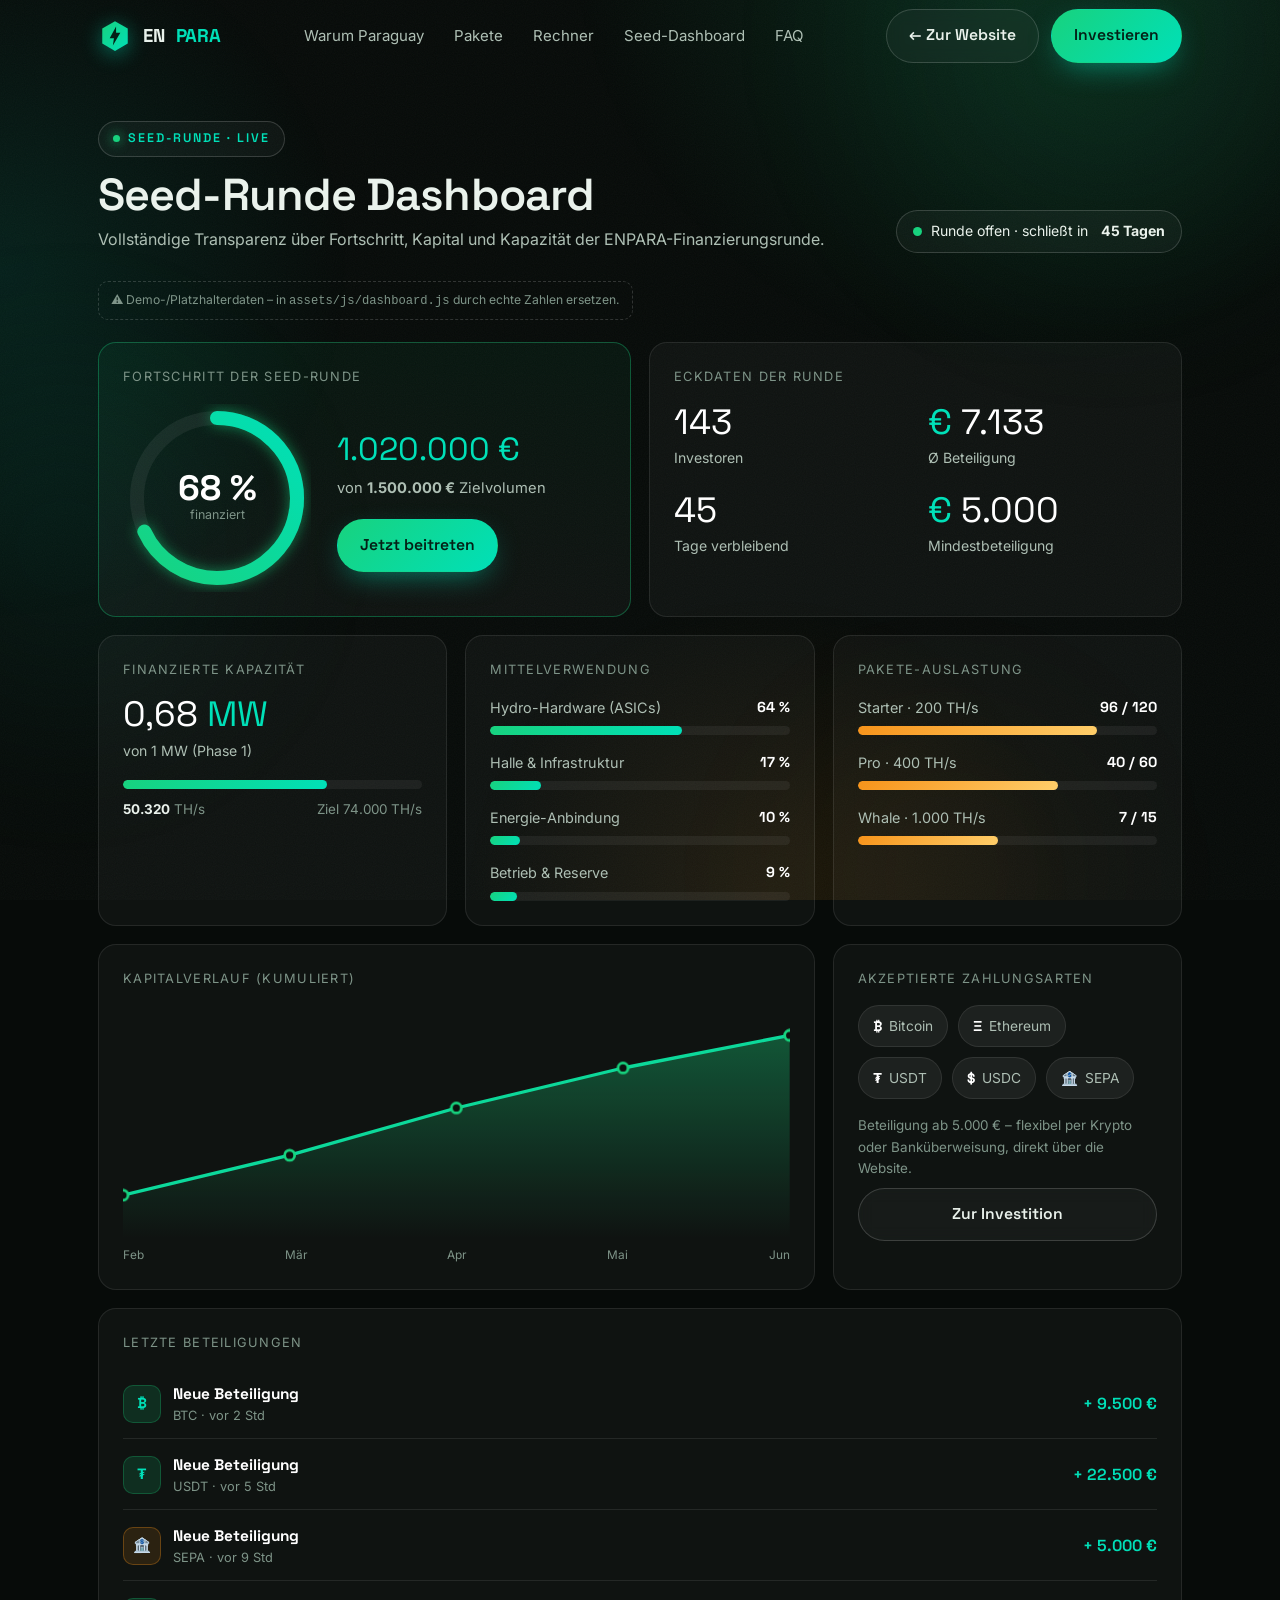
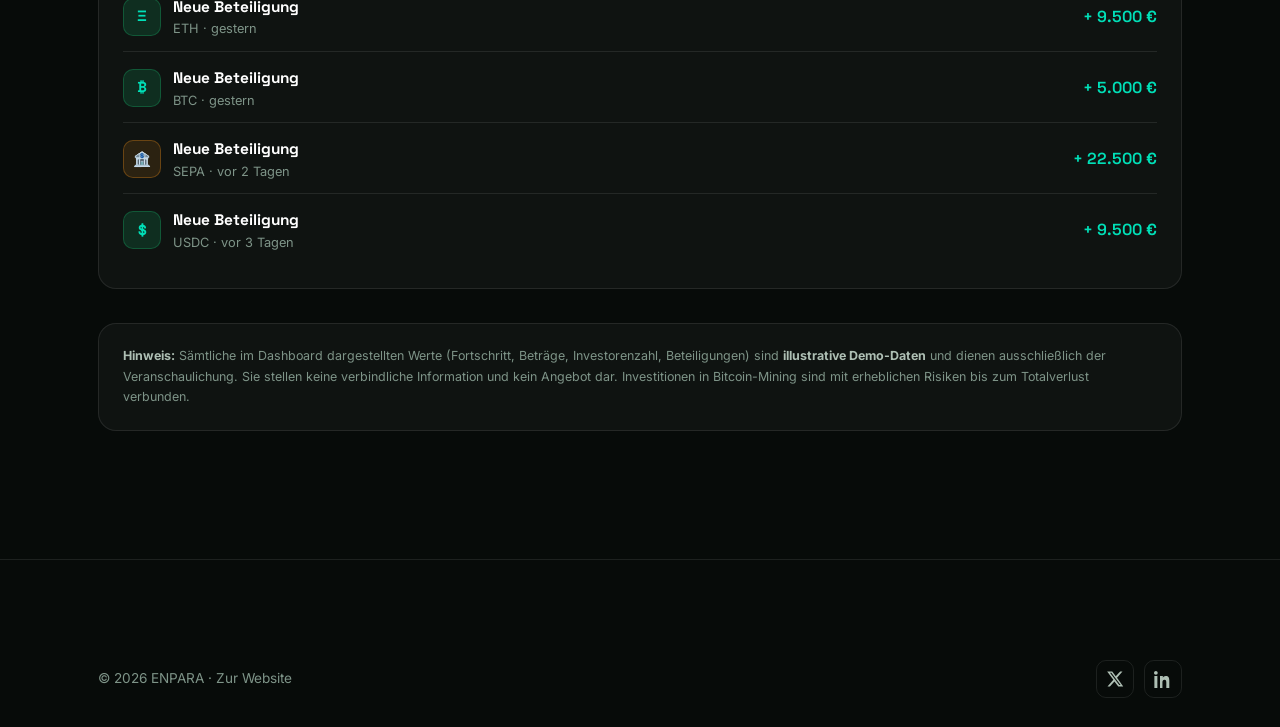
==== commit 734ae40d: "Add visual wow layer (energy/BTC theme) plus SEO, a11y and perf upgrades Visual layer (all decorativ" ====
--- a/dashboard.html
+++ b/dashboard.html
@@ -15,6 +15,9 @@
   <link rel="stylesheet" href="assets/css/styles.css" />
 </head>
 <body>
+
+  <a class="skip-link" href="#main">Zum Inhalt springen</a>
+  <div class="aurora" aria-hidden="true"><i></i><i></i><i></i></div>
 
   <!-- ============ HEADER ============ -->
   <header class="site-header">
@@ -38,7 +41,7 @@
       </nav>
       <div class="nav-cta">
         <a class="btn btn-ghost" href="index.html">← Zur Website</a>
-        <a class="btn btn-primary" href="index.html#invest">Jetzt anfragen</a>
+        <a class="btn btn-primary" href="index.html#invest">Investieren</a>
         <button class="nav-toggle" aria-label="Menü öffnen" aria-expanded="false"><span></span></button>
       </div>
     </div>
@@ -50,29 +53,20 @@
     <a href="index.html#rechner">Rechner</a>
     <a href="dashboard.html">Seed-Dashboard</a>
     <a href="index.html#faq">FAQ</a>
-    <a class="btn btn-primary btn-block" href="index.html#invest">Jetzt anfragen</a>
+    <a class="btn btn-primary btn-block" href="index.html#invest">Jetzt investieren</a>
   </div>
 
   <!-- ============ DASHBOARD ============ -->
-  <main class="container dash-top section-pad" style="padding-top:clamp(28px,5vw,48px)">
+  <main id="main" class="container dash-top section-pad" style="padding-top:clamp(28px,5vw,48px)">
     <div class="dash-head reveal">
       <div>
         <span class="eyebrow"><span class="dot"></span> Seed-Runde · Live</span>
         <h1 style="margin-top:14px">Seed-Runde Dashboard</h1>
         <p class="sub">Vollständige Transparenz über Fortschritt, Kapital und Kapazität der ENPARA-Finanzierungsrunde.</p>
       </div>
-      <div class="dash-head-cta">
-        <div class="round-pill"><span class="pulse"></span> Runde offen · schließt in <b id="d-days-pill" style="margin-left:4px">– Tagen</b></div>
-        <button type="button" class="btn btn-ghost btn-admin" id="admin-toggle">Admin</button>
-      </div>
+      <div class="round-pill"><span class="pulse"></span> Runde offen · schließt in <b id="d-days-pill" style="margin-left:4px">45 Tagen</b></div>
     </div>
-    <div class="countdown" id="d-countdown" aria-live="polite">
-      <span class="cd-label">Seed-Runde endet am <b id="cd-date">30. November 2026</b> ·</span>
-      <span class="cd-box"><b id="cd-d">–</b><i>Tage</i></span>
-      <span class="cd-box"><b id="cd-h">–</b><i>Std</i></span>
-      <span class="cd-box"><b id="cd-m">–</b><i>Min</i></span>
-    </div>
-    <span class="demo-note">ℹ Werte stammen aus dem lokalen Einnahmen-Ledger (Browser-Speicher). Pflege echte SEPA-/Krypto-Einnahmen über <b>Admin</b> – kein Server, Daten bleiben in diesem Browser.</span>
+    <span class="demo-note">⚠ Demo-/Platzhalterdaten – in <code>assets/js/dashboard.js</code> durch echte Zahlen ersetzen.</span>
 
     <div class="dash-grid">
       <!-- Progress ring -->
@@ -88,8 +82,8 @@
           </div>
           <div class="ring-info">
             <div class="raised" id="d-raised">0 €</div>
-            <div class="target">von <b id="d-target">1.300.000 €</b> Zielvolumen</div>
-            <a class="btn btn-primary" href="index.html#invest">Jetzt anfragen</a>
+            <div class="target">von <b id="d-target">1.500.000 €</b> Zielvolumen</div>
+            <a class="btn btn-primary" href="index.html#invest">Jetzt beitreten</a>
           </div>
         </div>
       </div>
@@ -108,9 +102,9 @@
       <!-- Capacity -->
       <div class="dash-card span-4 reveal">
         <div class="dc-title">Finanzierte Kapazität</div>
-        <div class="kpi"><div class="v"><span id="d-mw">0</span> <span style="color:var(--green-2)">MW</span></div><div class="k">von <b id="d-seedmw">0,70</b> MW · 70 % der 1-MW-Anlage</div></div>
+        <div class="kpi"><div class="v"><span id="d-mw">0</span> <span style="color:var(--green-2)">MW</span></div><div class="k">von 1 MW (Phase 1)</div></div>
         <div class="bar-track" style="margin:18px 0 10px"><div class="bar-fill" id="d-capbar"></div></div>
-        <div style="display:flex;justify-content:space-between;font-size:.84rem;color:var(--muted)"><span><b id="d-th" style="color:var(--text)">0</b> TH/s belegt</span><span>für Seed: <b id="d-totalth">51.852</b> TH/s</span></div>
+        <div style="display:flex;justify-content:space-between;font-size:.84rem;color:var(--muted)"><span><b id="d-th" style="color:var(--text)">0</b> TH/s</span><span>Ziel 74.000 TH/s</span></div>
       </div>
 
       <!-- Use of funds -->
@@ -119,14 +113,10 @@
         <div class="bar-list" id="d-usefunds"></div>
       </div>
 
-      <!-- Remaining packages -->
+      <!-- Tiers sold -->
       <div class="dash-card span-4 reveal d2">
-        <div class="dc-title">Noch verfügbar (freies Volumen)</div>
-        <div class="free-head">
-          <div><b id="d-free">0 €</b><span>freier Betrag</span></div>
-          <div><b id="d-freeth">0</b><span>TH/s frei (<span id="d-freemw">0,00</span> MW)</span></div>
-        </div>
-        <div class="bar-list" id="d-remain"></div>
+        <div class="dc-title">Pakete-Auslastung</div>
+        <div class="bar-list" id="d-tiers"></div>
       </div>
 
       <!-- Funding timeline -->
@@ -157,51 +147,8 @@
       </div>
     </div>
 
-    <!-- ============ ADMIN ============ -->
-    <section class="admin-panel" id="admin-panel" hidden>
-      <div class="dash-card span-12">
-        <div class="admin-head">
-          <div class="dc-title" style="margin:0">Admin · Einnahmen pflegen</div>
-          <button type="button" class="btn btn-ghost" id="admin-lock">Sperren</button>
-        </div>
-        <p class="admin-note">Trage echte, bestätigte <b>SEPA-/Krypto-Einnahmen</b> manuell nach – sie fließen sofort in Fortschritt, Kapazität und freies Volumen ein. Speicherung lokal im Browser (localStorage), ohne Server. Für mehrere Geräte/Personen an ein Backend/CRM anbinden.</p>
-
-        <div class="admin-grid">
-          <form class="admin-add" id="admin-add">
-            <h4>Einnahme nachtragen</h4>
-            <div class="aa-row">
-              <div class="num-field"><span class="cur">€</span><input type="number" id="aa-amount" min="0" step="100" placeholder="Betrag" required /></div>
-              <select class="select" id="aa-method">
-                <option value="SEPA">SEPA</option>
-                <option value="BTC">BTC</option>
-                <option value="ETH">ETH</option>
-                <option value="USDT">USDT</option>
-                <option value="USDC">USDC</option>
-              </select>
-            </div>
-            <input class="input" type="text" id="aa-name" placeholder="Name / Referenz (optional)" />
-            <button class="btn btn-primary btn-block" type="submit">Als Einnahme buchen</button>
-            <div class="admin-tools">
-              <button type="button" class="btn btn-ghost" id="aa-demo">Demo-Daten laden</button>
-              <button type="button" class="btn btn-ghost" id="aa-clear">Alles löschen</button>
-            </div>
-          </form>
-
-          <div class="admin-list">
-            <h4>Offene Anfragen <span class="badge" id="req-count">0</span></h4>
-            <div class="admin-rows" id="admin-requests"></div>
-          </div>
-        </div>
-
-        <div class="admin-list" style="margin-top:18px">
-          <h4>Gebuchte Einnahmen <span class="badge" id="led-count">0</span></h4>
-          <div class="admin-rows" id="admin-ledger"></div>
-        </div>
-      </div>
-    </section>
-
     <div class="disclaimer" style="margin-top:34px">
-      <b>Hinweis:</b> Die im Dashboard dargestellten Werte stammen aus einem <b>lokalen Einnahmen-Ledger</b> (Browser-Speicher) und dienen der Veranschaulichung des Funding-Stands. Sie stellen keine geprüfte, verbindliche Information und kein Angebot dar. Investitionen in Bitcoin-Mining sind mit erheblichen Risiken bis zum Totalverlust verbunden.
+      <b>Hinweis:</b> Sämtliche im Dashboard dargestellten Werte (Fortschritt, Beträge, Investorenzahl, Beteiligungen) sind <b>illustrative Demo-Daten</b> und dienen ausschließlich der Veranschaulichung. Sie stellen keine verbindliche Information und kein Angebot dar. Investitionen in Bitcoin-Mining sind mit erheblichen Risiken bis zum Totalverlust verbunden.
     </div>
   </main>
 
@@ -216,8 +163,8 @@
     </div>
   </footer>
 
-  <script src="assets/js/seed.js" defer></script>
   <script src="assets/js/main.js" defer></script>
   <script src="assets/js/dashboard.js" defer></script>
+  <script src="assets/js/effects.js" defer></script>
 </body>
 </html>
--- a/assets/css/styles.css
+++ b/assets/css/styles.css
@@ -248,7 +248,7 @@
 /* Hero visual card */
 .hero-visual { position: relative; }
 .hero-card {
-  position: relative; border: 1px solid var(--border-strong); border-radius: var(--radius-lg);
+  display: block; position: relative; border: 1px solid var(--border-strong); border-radius: var(--radius-lg);
   overflow: hidden; background: var(--surface); box-shadow: var(--shadow); aspect-ratio: 4/5;
 }
 .hero-card img { width: 100%; height: 100%; object-fit: cover; }
@@ -577,11 +577,12 @@
 
 /* ---------- Mobile menu ---------- */
 .mobile-menu {
-  display: none; position: fixed; inset: 72px 0 auto; z-index: 49;
+  visibility: hidden; position: fixed; inset: 72px 0 auto; z-index: 49;
   background: rgba(7,11,9,.96); backdrop-filter: blur(14px); border-bottom: 1px solid var(--border);
-  padding: 20px var(--gutter) 30px; transform: translateY(-12px); opacity: 0; pointer-events: none; transition: opacity .25s, transform .25s;
-}
-.mobile-menu.open { opacity: 1; transform: none; pointer-events: auto; }
+  padding: 20px var(--gutter) 30px; transform: translateY(-12px); opacity: 0; pointer-events: none;
+  transition: opacity .25s, transform .25s, visibility .25s;
+}
+.mobile-menu.open { visibility: visible; opacity: 1; transform: none; pointer-events: auto; }
 .mobile-menu a { display: block; padding: 14px 0; font-family: var(--ff-display); font-size: 1.1rem; border-bottom: 1px solid var(--border); }
 .mobile-menu .btn { margin-top: 20px; }
 
@@ -759,104 +760,210 @@
 }
 
 /* =========================================================
-   Calculator additions — BTC presets, scenario slider, miners
+   Visual wow layer
+   Energy theme: green/teal = renewable power, orange = BTC.
+   Everything here is decorative — reduced-motion handling
+   at the bottom of this block and via the global rule above.
    ========================================================= */
-.calc-controls .field > .hint { display: block; margin-top: 8px; }
-
-.btc-presets { display: grid; grid-template-columns: repeat(6, 1fr); gap: 6px; }
-.btc-presets button {
-  padding: 9px 4px; border-radius: 10px; background: var(--surface-2); border: 1px solid var(--border);
-  color: var(--text-dim); font-family: var(--ff-display); font-weight: 600; font-size: .82rem; transition: all .2s;
-}
-.btc-presets button:hover { border-color: var(--border-strong); }
-.btc-presets button.active { background: var(--grad); color: #042016; border-color: transparent; }
-
-.scn-quick { display: flex; gap: 8px; margin-top: 12px; }
-.scn-quick button {
-  flex: 1; padding: 9px 6px; border-radius: 12px; background: var(--surface-2); border: 1px solid var(--border);
-  color: var(--text-dim); font-size: .82rem; font-weight: 600; transition: all .2s;
-}
-.scn-quick button:hover { border-color: var(--border-strong); }
-.scn-quick button.active { background: var(--grad); color: #042016; border-color: transparent; }
-
-.miner-eq { margin-top: 22px; padding-top: 18px; border-top: 1px solid var(--border-strong); }
-.me-title { font-size: .8rem; letter-spacing: .03em; color: var(--muted); margin-bottom: 10px; }
-.me-list { display: grid; gap: 8px; }
-.me-chip {
-  display: flex; align-items: center; gap: 8px; font-size: .86rem; color: var(--text-dim);
-  background: var(--surface-2); border: 1px solid var(--border); border-radius: 10px; padding: 8px 12px;
-}
-.me-chip b { font-family: var(--ff-display); color: var(--green-2); }
-.me-chip i { color: var(--muted); font-style: normal; font-size: .78rem; margin-left: auto; }
-
-/* =========================================================
-   Package "impact" view (power + visual breakdown)
-   ========================================================= */
-.plan-impact { margin: 2px 0 22px; padding: 16px; border: 1px solid var(--border); border-radius: 14px; background: var(--bg-elev); }
-.pi-stats { display: grid; grid-template-columns: repeat(3, 1fr); gap: 8px; margin-bottom: 14px; }
-.pi-stats > div { display: flex; flex-direction: column; gap: 2px; min-width: 0; }
-.pi-stats span { font-size: .7rem; color: var(--muted); }
-.pi-stats b { font-family: var(--ff-display); color: #fff; font-size: .96rem; }
-.pi-bar { display: flex; height: 12px; border-radius: 100px; overflow: hidden; background: var(--surface-2); }
-.pi-bar i { display: block; height: 100%; transition: width 1s cubic-bezier(.2,.7,.2,1); }
-.pi-bar .pi-energy { background: var(--grad-warm); }
-.pi-bar .pi-net { background: var(--grad); }
-.pi-legend { display: flex; gap: 16px; margin-top: 10px; font-size: .75rem; color: var(--text-dim); }
-.pi-legend span { display: inline-flex; align-items: center; gap: 6px; }
-.pi-legend i { width: 10px; height: 10px; border-radius: 3px; display: inline-block; }
-.pi-legend .d-energy { background: var(--orange); }
-.pi-legend .d-net { background: var(--green); }
-.pi-note { font-size: .72rem; color: var(--muted); margin-top: 10px; line-height: 1.5; }
-.pi-note a { color: var(--green-2); }
-
-/* =========================================================
-   Dashboard — countdown, free volume, admin
-   ========================================================= */
-.dash-head-cta { display: flex; align-items: center; gap: 12px; flex-wrap: wrap; }
-.btn-admin { --pad-y: 9px; --pad-x: 16px; font-size: .86rem; }
-.btn-admin.active { border-color: var(--green-2); color: var(--green-2); }
-
-.countdown { display: flex; align-items: center; flex-wrap: wrap; gap: 10px; margin-bottom: 16px; }
-.countdown .cd-label { font-size: .9rem; color: var(--text-dim); }
-.countdown .cd-label b { color: var(--green-2); font-family: var(--ff-display); }
-.cd-box {
-  display: inline-flex; flex-direction: column; align-items: center; min-width: 58px; padding: 8px 10px;
-  border-radius: 12px; background: var(--surface); border: 1px solid var(--border-strong);
-}
-.cd-box b { font-family: var(--ff-display); font-size: 1.4rem; color: #fff; line-height: 1; }
-.cd-box i { font-style: normal; font-size: .66rem; color: var(--muted); text-transform: uppercase; letter-spacing: .08em; margin-top: 4px; }
-
-.free-head { display: flex; justify-content: space-between; gap: 12px; margin-bottom: 16px; }
-.free-head > div { display: flex; flex-direction: column; }
-.free-head > div:last-child { text-align: right; }
-.free-head b { font-family: var(--ff-display); font-size: 1.3rem; color: var(--green-2); line-height: 1.15; }
-.free-head > div:last-child b { color: #fff; }
-.free-head span { font-size: .76rem; color: var(--muted); }
-
-.admin-panel { margin-top: 24px; }
-.admin-head { display: flex; justify-content: space-between; align-items: center; gap: 12px; margin-bottom: 6px; }
-.admin-note { color: var(--text-dim); font-size: .86rem; margin-bottom: 18px; max-width: 780px; line-height: 1.6; }
-.admin-note b { color: var(--text); }
-.admin-grid { display: grid; grid-template-columns: 0.9fr 1.1fr; gap: 22px; align-items: start; }
-.admin-add h4, .admin-list h4 { font-family: var(--ff-display); font-size: .96rem; margin-bottom: 12px; display: flex; align-items: center; gap: 8px; }
-.aa-row { display: grid; grid-template-columns: 1fr 118px; gap: 10px; margin-bottom: 12px; }
-.admin-add .input { margin-bottom: 12px; }
-.admin-tools { display: flex; gap: 10px; margin-top: 12px; }
-.admin-tools .btn { flex: 1; --pad-y: 10px; --pad-x: 12px; font-size: .82rem; }
-.badge { background: var(--surface-2); border: 1px solid var(--border); border-radius: 100px; padding: 2px 9px; font-size: .76rem; color: var(--text-dim); font-family: var(--ff-body); font-weight: 600; }
-.admin-rows { display: grid; gap: 8px; max-height: 340px; overflow-y: auto; }
-.admin-row { display: flex; align-items: center; justify-content: space-between; gap: 12px; padding: 10px 14px; border: 1px solid var(--border); border-radius: 12px; background: var(--surface); }
-.ar-main { min-width: 0; }
-.ar-main b { font-family: var(--ff-display); color: #fff; }
-.ar-main span { display: block; font-size: .78rem; color: var(--muted); overflow: hidden; text-overflow: ellipsis; white-space: nowrap; }
-.ar-act { display: flex; gap: 6px; flex: none; }
-.mini { padding: 6px 10px; border-radius: 8px; background: var(--surface-2); border: 1px solid var(--border-strong); color: var(--text-dim); font-size: .78rem; font-weight: 600; transition: all .2s; white-space: nowrap; }
-.mini:hover { color: var(--text); border-color: var(--green-2); }
-.mini.ok { color: var(--green); border-color: rgba(24,210,126,.4); }
-.mini.ok:hover { background: var(--grad); color: #042016; border-color: transparent; }
-.admin-empty { color: var(--muted); font-size: .85rem; padding: 14px; text-align: center; border: 1px dashed var(--border-strong); border-radius: 12px; }
-
+
+/* ---------- Aurora background (slow drifting glow blobs) ---------- */
+.aurora { position: fixed; inset: 0; z-index: -1; overflow: hidden; pointer-events: none; }
+.aurora i {
+  position: absolute; border-radius: 50%; opacity: .5;
+  filter: blur(70px); will-change: transform;
+}
+.aurora i:nth-child(1) {
+  width: 55vw; height: 55vw; top: -24vw; right: -14vw;
+  background: radial-gradient(circle, rgba(24, 210, 126, .20), transparent 65%);
+  animation: drift1 46s ease-in-out infinite alternate;
+}
+.aurora i:nth-child(2) {
+  width: 46vw; height: 46vw; top: 28%; left: -18vw;
+  background: radial-gradient(circle, rgba(0, 224, 184, .15), transparent 65%);
+  animation: drift2 58s ease-in-out infinite alternate;
+}
+.aurora i:nth-child(3) {
+  width: 40vw; height: 40vw; bottom: -18vw; right: 6vw;
+  background: radial-gradient(circle, rgba(247, 147, 26, .11), transparent 65%);
+  animation: drift3 52s ease-in-out infinite alternate;
+}
+@keyframes drift1 { to { transform: translate3d(-8vw, 9vh, 0) scale(1.15); } }
+@keyframes drift2 { to { transform: translate3d(10vw, -8vh, 0) scale(1.1); } }
+@keyframes drift3 { to { transform: translate3d(-6vw, -10vh, 0) scale(1.2); } }
+
+/* Film-grain overlay for depth */
+body::after {
+  content: ""; position: fixed; inset: 0; z-index: -1; pointer-events: none; opacity: .04;
+  background-image: url("data:image/svg+xml,%3Csvg xmlns='http://www.w3.org/2000/svg' width='160' height='160'%3E%3Cfilter id='n'%3E%3CfeTurbulence type='fractalNoise' baseFrequency='0.9' numOctaves='2' stitchTiles='stitch'/%3E%3C/filter%3E%3Crect width='100%25' height='100%25' filter='url(%23n)'/%3E%3C/svg%3E");
+}
+
+/* ---------- Scroll progress bar ---------- */
+.scroll-progress { position: fixed; top: 0; left: 0; right: 0; height: 3px; z-index: 60; pointer-events: none; }
+.scroll-progress i {
+  display: block; height: 100%;
+  transform: scaleX(var(--sp, 0)); transform-origin: 0 50%;
+  background: linear-gradient(90deg, #18d27e, #00e0b8 55%, #f7931a);
+  box-shadow: 0 0 10px rgba(0, 224, 184, .5);
+}
+
+/* ---------- Hero: particle canvas + shimmer + tilt + glare ---------- */
+.hero-canvas { position: absolute; inset: 0; width: 100%; height: 100%; z-index: 0; pointer-events: none; }
+.hero .container { position: relative; z-index: 1; }
+
+.grad-text {
+  background-size: 200% auto;
+  animation: gradShift 5s ease-in-out infinite alternate;
+}
+@keyframes gradShift { from { background-position: 0% 50%; } to { background-position: 100% 50%; } }
+
+.hero-card { transition: transform .4s ease; will-change: transform; }
+.hero-card::after {
+  content: ""; position: absolute; inset: 0; z-index: 2; pointer-events: none;
+  background: linear-gradient(105deg, transparent 42%, rgba(255, 255, 255, .15) 48%, rgba(255, 255, 255, .03) 52%, transparent 58%);
+  transform: translateX(-130%); transition: transform 1s ease;
+}
+.hero-visual:hover .hero-card::after { transform: translateX(130%); }
+
+.float-chip.c1 { animation: floaty 6s ease-in-out infinite, chipGlow 3.2s ease-in-out infinite; }
+.float-chip.c2 { animation: floaty 7s ease-in-out infinite reverse, chipGlow 4s ease-in-out .6s infinite; }
+@keyframes chipGlow {
+  0%, 100% { box-shadow: var(--shadow), 0 0 0 0 rgba(24, 210, 126, 0); }
+  50% { box-shadow: var(--shadow), 0 0 22px -2px rgba(24, 210, 126, .45); }
+}
+
+/* Button shine sweep */
+.btn-primary { position: relative; overflow: hidden; }
+.btn-primary::after {
+  content: ""; position: absolute; inset: 0; pointer-events: none;
+  background: linear-gradient(105deg, transparent 40%, rgba(255, 255, 255, .35) 50%, transparent 60%);
+  transform: translateX(-130%); transition: transform .7s ease;
+}
+.btn-primary:hover::after { transform: translateX(130%); }
+
+/* ---------- Trust strip → seamless marquee ---------- */
+.strip { overflow: hidden; }
+.strip-track { display: flex; width: max-content; animation: marquee 30s linear infinite; }
+.strip:hover .strip-track { animation-play-state: paused; }
+.strip-track .strip-inner { flex: none; flex-wrap: nowrap; padding-inline: 7px; }
+@keyframes marquee { to { transform: translateX(-50%); } }
+
+/* ---------- Energy flow diagram (Wasser → Strom → ASIC → ₿) ---------- */
+.flow-section { padding-block: clamp(44px, 6vw, 76px); }
+.flow-head { text-align: center; margin-bottom: clamp(26px, 4vw, 40px); }
+.flow { display: flex; align-items: center; justify-content: center; gap: clamp(8px, 1.6vw, 22px); }
+.flow-node { display: flex; flex-direction: column; align-items: center; text-align: center; min-width: 118px; }
+.flow-node .fn-ic {
+  width: 62px; height: 62px; border-radius: 50%; display: grid; place-items: center; margin-bottom: 12px;
+  background: linear-gradient(135deg, rgba(24, 210, 126, .16), rgba(0, 224, 184, .05));
+  border: 1px solid rgba(24, 210, 126, .35); color: var(--green-2); position: relative;
+}
+.flow-node .fn-ic svg { width: 28px; height: 28px; }
+.flow-node .fn-ic::after {
+  content: ""; position: absolute; inset: -6px; border-radius: 50%;
+  border: 1px solid rgba(24, 210, 126, .3); animation: ringPulse 2.6s ease-out infinite;
+}
+.flow-node.warm .fn-ic {
+  background: linear-gradient(135deg, rgba(247, 147, 26, .18), rgba(247, 147, 26, .04));
+  border-color: rgba(247, 147, 26, .45); color: var(--orange-2);
+  box-shadow: 0 0 26px -6px rgba(247, 147, 26, .5);
+}
+.flow-node.warm .fn-ic::after { border-color: rgba(247, 147, 26, .35); }
+.flow-node b { font-family: var(--ff-display); color: #fff; font-size: .98rem; }
+.flow-node span { color: var(--muted); font-size: .8rem; margin-top: 2px; }
+@keyframes ringPulse { 0% { transform: scale(.92); opacity: .9; } 70%, 100% { transform: scale(1.4); opacity: 0; } }
+
+.flow-link { flex: 1; max-width: 150px; min-width: 44px; height: 22px; margin-top: -46px; }
+.flow-link .base { stroke: var(--border-strong); }
+.flow-link .pulse {
+  stroke: var(--green-2); stroke-dasharray: 16 130;
+  animation: flowdash 1.7s linear infinite;
+  filter: drop-shadow(0 0 4px rgba(0, 224, 184, .8));
+}
+.flow-link.warm .pulse { stroke: var(--orange); filter: drop-shadow(0 0 4px rgba(247, 147, 26, .8)); }
+@keyframes flowdash { to { stroke-dashoffset: -146; } }
+
+/* ---------- Card spotlight (cursor-following glow) ---------- */
+.card, .stat, .plan, .step, .dash-card { position: relative; }
+.card::before, .stat::before, .plan::before, .step::before, .dash-card::before {
+  content: ""; position: absolute; inset: 0; border-radius: inherit; pointer-events: none;
+  background: radial-gradient(340px circle at var(--mx, 50%) var(--my, 50%), rgba(24, 210, 126, .09), transparent 65%);
+  opacity: 0; transition: opacity .35s ease;
+}
+.card:hover::before, .stat:hover::before, .plan:hover::before, .step:hover::before, .dash-card:hover::before { opacity: 1; }
+
+/* ---------- Featured plan: rotating gradient border ---------- */
+@property --angle { syntax: "<angle>"; initial-value: 0deg; inherits: false; }
+.plan.featured::after {
+  content: ""; position: absolute; inset: -1px; border-radius: inherit; padding: 1.5px; pointer-events: none;
+  background: conic-gradient(from var(--angle),
+    transparent 0%, rgba(24, 210, 126, .9) 10%, rgba(0, 224, 184, .9) 18%, transparent 30%,
+    transparent 55%, rgba(247, 147, 26, .55) 65%, transparent 75%);
+  -webkit-mask: linear-gradient(#fff 0 0) content-box, linear-gradient(#fff 0 0);
+  -webkit-mask-composite: xor; mask-composite: exclude;
+  animation: spinBorder 6s linear infinite;
+}
+@keyframes spinBorder { to { --angle: 360deg; } }
+
+/* Stat top bar: slow gradient shimmer */
+.stat::after {
+  background: linear-gradient(90deg, #18d27e, #00e0b8, #f7931a, #18d27e);
+  background-size: 300% 100%;
+  animation: statbar 7s linear infinite;
+}
+@keyframes statbar { to { background-position: -300% 0; } }
+
+/* ---------- Roadmap timeline: glowing fill on scroll ---------- */
+.timeline::after {
+  content: ""; position: absolute; left: 19px; top: 8px; width: 2px; height: 0;
+  background: linear-gradient(180deg, var(--green), var(--teal));
+  box-shadow: 0 0 14px rgba(24, 210, 126, .7);
+  transition: height 1.8s cubic-bezier(.2, .7, .2, 1);
+}
+.timeline.in::after { height: calc(100% - 16px); }
+
+/* ---------- Invest section: BTC accent ---------- */
+#invest { overflow: hidden; }
+#invest::before {
+  content: ""; position: absolute; right: -6%; top: 3%; pointer-events: none;
+  width: clamp(280px, 34vw, 520px); aspect-ratio: 1;
+  background: url("data:image/svg+xml,%3Csvg xmlns='http://www.w3.org/2000/svg' viewBox='0 0 100 100'%3E%3Ctext x='50' y='50' text-anchor='middle' dominant-baseline='central' font-family='Arial, sans-serif' font-weight='bold' font-size='96' fill='%23f7931a'%3E%E2%82%BF%3C/text%3E%3C/svg%3E") no-repeat center / contain;
+  opacity: .05; transform: rotate(12deg);
+}
+.invest-card { box-shadow: 0 0 0 1px rgba(247, 147, 26, .1), 0 30px 70px -30px rgba(247, 147, 26, .22); }
+
+/* ---------- Dashboard polish ---------- */
+.dash-card { overflow: hidden; }
+.ring .prog { filter: drop-shadow(0 0 7px rgba(24, 210, 126, .55)); }
+.chart-dot { animation: dotIn .5s ease both; }
+@keyframes dotIn { from { opacity: 0; } to { opacity: 1; } }
+.feed-row { animation: fadeUp .5s ease both; animation-delay: calc(var(--i, 0) * 70ms); }
+
+/* ---------- Accessibility helpers ---------- */
+.skip-link {
+  position: fixed; top: 10px; left: 10px; z-index: 100;
+  padding: 10px 18px; border-radius: 10px;
+  background: var(--grad); color: #042016;
+  font-family: var(--ff-display); font-weight: 700;
+  transform: translateY(-220%); transition: transform .2s ease;
+}
+.skip-link:focus { transform: none; }
+
+.form-field { display: grid; gap: 8px; }
+.form-field label { font-size: .85rem; color: var(--text-dim); font-weight: 500; }
+
+/* ---------- Reduced motion / small screens ---------- */
 @media (max-width: 760px) {
-  .admin-grid { grid-template-columns: 1fr; }
-  .btc-presets { grid-template-columns: repeat(3, 1fr); }
-}
+  .aurora i { filter: blur(48px); }
+  .aurora i:nth-child(3) { display: none; }
+  .flow { flex-direction: column; gap: 4px; }
+  .flow-link { transform: rotate(90deg); flex: none; width: 56px; max-width: none; margin: 16px 0; }
+}
+
+@media (prefers-reduced-motion: reduce) {
+  .hero-canvas { display: none; }
+  .strip-track { width: 100%; }
+  .strip-track .strip-inner { flex-wrap: wrap; justify-content: center; width: 100%; }
+  .strip-inner[aria-hidden="true"] { display: none; }
+  .flow-node .fn-ic::after { display: none; }
+  .feed-row, .chart-dot { animation: none; opacity: 1; }
+}
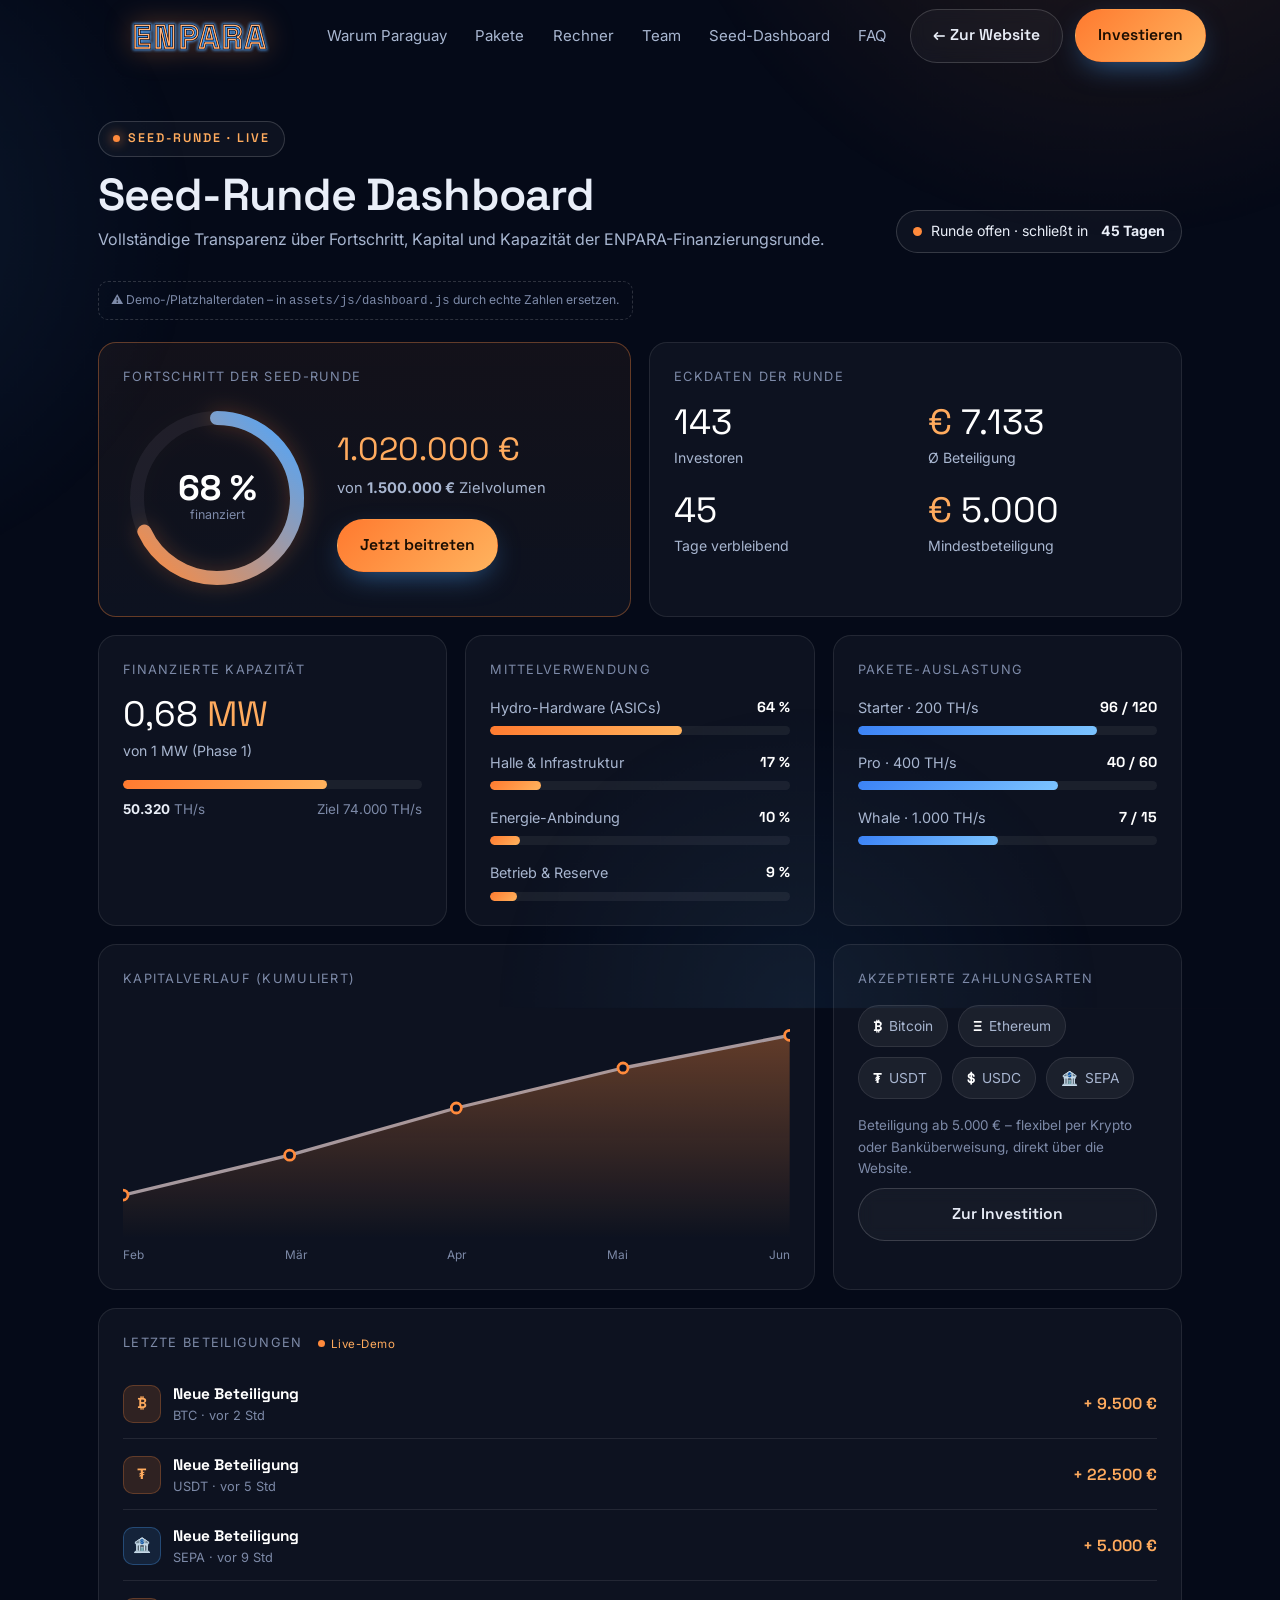
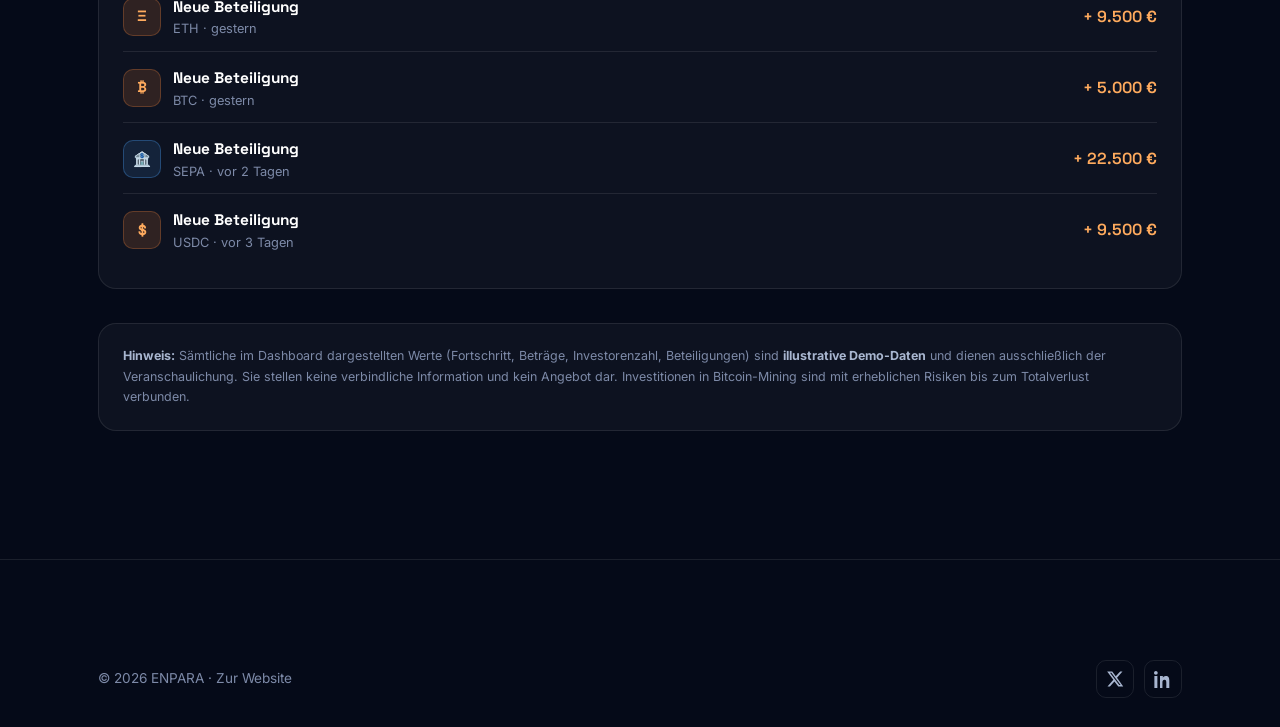
==== commit 6f226263: "Combine all three site versions into one future-facing ENPARA build Base: the final Claude Design ve" ====
--- a/dashboard.html
+++ b/dashboard.html
@@ -5,10 +5,10 @@
   <meta name="viewport" content="width=device-width, initial-scale=1" />
   <title>ENPARA — Seed-Runde · Live-Dashboard</title>
   <meta name="description" content="Live-Überblick über die ENPARA Seed-Runde: Fortschritt, eingesammeltes Kapital, finanzierte Kapazität, Mittelverwendung und aktuelle Beteiligungen." />
-  <meta name="theme-color" content="#070b09" />
+  <meta name="theme-color" content="#050a18" />
   <meta name="robots" content="noindex" />
 
-  <link rel="icon" href="data:image/svg+xml,%3Csvg xmlns='http://www.w3.org/2000/svg' viewBox='0 0 32 32'%3E%3Cpath d='M16 2l12 7v14l-12 7L4 23V9z' fill='%2318d27e'/%3E%3Cpath d='M17 7l-6 11h4l-1 7 7-12h-4z' fill='%23042016'/%3E%3C/svg%3E" />
+  <link rel="icon" href="data:image/svg+xml,%3Csvg xmlns='http://www.w3.org/2000/svg' viewBox='0 0 32 32'%3E%3Cpath d='M16 2l12 7v14l-12 7L4 23V9z' fill='%23ff8a3c'/%3E%3Cpath d='M17 7l-6 11h4l-1 7 7-12h-4z' fill='%23050a18'/%3E%3C/svg%3E" />
   <link rel="preconnect" href="https://fonts.googleapis.com" />
   <link rel="preconnect" href="https://fonts.gstatic.com" crossorigin />
   <link href="https://fonts.googleapis.com/css2?family=Inter:wght@400;500;600&family=Space+Grotesk:wght@500;600;700&display=swap" rel="stylesheet" />
@@ -16,26 +16,34 @@
 </head>
 <body>
 
-  <a class="skip-link" href="#main">Zum Inhalt springen</a>
-  <div class="aurora" aria-hidden="true"><i></i><i></i><i></i></div>
+  <div class="scroll-progress" aria-hidden="true"><i></i></div>
 
   <!-- ============ HEADER ============ -->
   <header class="site-header">
     <div class="container nav">
       <a class="brand" href="index.html" aria-label="ENPARA Startseite">
-        <svg class="logo-mark" viewBox="0 0 32 32" aria-hidden="true">
-          <defs><linearGradient id="lg" x1="0" y1="0" x2="1" y2="1">
-            <stop offset="0" stop-color="#18d27e"/><stop offset="1" stop-color="#00e0b8"/>
-          </linearGradient></defs>
-          <path d="M16 2l12 7v14l-12 7L4 23V9z" fill="url(#lg)"/>
-          <path d="M17 7l-6 11h4l-1 7 7-12h-4z" fill="#042016"/>
+        <svg width="0" height="0" style="position:absolute" aria-hidden="true">
+          <defs>
+            <linearGradient id="lg" x1="0" y1="0" x2="1" y2="1"><stop offset="0" stop-color="#ff8a3c"/><stop offset="1" stop-color="#4da6ff"/></linearGradient>
+            <filter id="neon-halo" x="-30%" y="-60%" width="160%" height="220%"><feGaussianBlur stdDeviation="5"/></filter>
+            <filter id="neon-tube" x="-20%" y="-40%" width="140%" height="180%"><feGaussianBlur stdDeviation="1.1"/></filter>
+            <symbol id="enpara-wordmark" viewBox="0 0 560 120">
+              <g font-family="'Space Grotesk','Inter',system-ui,sans-serif" font-size="88" font-weight="700" letter-spacing="8" text-anchor="middle">
+                <text x="280" y="94" fill="none" stroke="#4da6ff" stroke-width="12" opacity=".9" filter="url(#neon-halo)">ENPARA</text>
+                <text x="280" y="94" fill="none" stroke="#050a18" stroke-width="7">ENPARA</text>
+                <text x="280" y="94" fill="none" stroke="#ff8a3c" stroke-width="3.6" filter="url(#neon-tube)">ENPARA</text>
+                <text x="280" y="94" fill="none" stroke="#ffe1c2" stroke-width="1.3">ENPARA</text>
+              </g>
+            </symbol>
+          </defs>
         </svg>
-        EN<b>PARA</b>
+        <svg class="logo-word" viewBox="0 0 560 120" role="img" aria-label="ENPARA"><use href="#enpara-wordmark"/></svg>
       </a>
       <nav class="nav-links" aria-label="Hauptnavigation">
         <a href="index.html#paraguay">Warum Paraguay</a>
         <a href="index.html#pakete">Pakete</a>
         <a href="index.html#rechner">Rechner</a>
+        <a href="index.html#team">Team</a>
         <a href="dashboard.html" aria-current="page">Seed-Dashboard</a>
         <a href="index.html#faq">FAQ</a>
       </nav>
@@ -51,13 +59,14 @@
     <a href="index.html#paraguay">Warum Paraguay</a>
     <a href="index.html#pakete">Pakete</a>
     <a href="index.html#rechner">Rechner</a>
+    <a href="index.html#team">Team</a>
     <a href="dashboard.html">Seed-Dashboard</a>
     <a href="index.html#faq">FAQ</a>
     <a class="btn btn-primary btn-block" href="index.html#invest">Jetzt investieren</a>
   </div>
 
   <!-- ============ DASHBOARD ============ -->
-  <main id="main" class="container dash-top section-pad" style="padding-top:clamp(28px,5vw,48px)">
+  <main class="container dash-top section-pad" style="padding-top:clamp(28px,5vw,48px)">
     <div class="dash-head reveal">
       <div>
         <span class="eyebrow"><span class="dot"></span> Seed-Runde · Live</span>
@@ -142,7 +151,7 @@
 
       <!-- Activity feed -->
       <div class="dash-card span-12 reveal">
-        <div class="dc-title">Letzte Beteiligungen</div>
+        <div class="dc-title">Letzte Beteiligungen <span class="feed-live" id="d-feed-live"><span class="pulse"></span> Live-Demo</span></div>
         <div class="feed" id="d-feed"></div>
       </div>
     </div>
--- a/assets/css/styles.css
+++ b/assets/css/styles.css
@@ -5,32 +5,32 @@
 
 /* ---------- Design tokens ---------- */
 :root {
-  --bg: #070b09;
-  --bg-elev: #0b110e;
+  --bg: #050a18;
+  --bg-elev: #091126;
   --surface: rgba(255, 255, 255, 0.035);
   --surface-2: rgba(255, 255, 255, 0.06);
   --border: rgba(255, 255, 255, 0.09);
   --border-strong: rgba(255, 255, 255, 0.16);
 
-  --text: #eaf2ec;
-  --text-dim: #aebfb4;
-  --muted: #7e9488;
-
-  --green: #18d27e;
-  --green-2: #00e0b8;
-  --teal: #16e0c8;
-  --orange: #f7931a;
-  --orange-2: #ffc46a;
-
-  --grad: linear-gradient(135deg, #18d27e 0%, #00e0b8 100%);
-  --grad-warm: linear-gradient(135deg, #f7931a 0%, #ffce6a 100%);
-  --grad-text: linear-gradient(100deg, #4ff0a8 0%, #19e0c6 60%, #7df0d6 100%);
+  --text: #e9eef8;
+  --text-dim: #a8b6d0;
+  --muted: #7d8aa8;
+
+  --green: #ff8a3c;
+  --green-2: #ffab5e;
+  --teal: #4da6ff;
+  --orange: #ff8a3c;
+  --orange-2: #ffc08a;
+
+  --grad: linear-gradient(135deg, #ff7a2f 0%, #ffb35e 100%);
+  --grad-warm: linear-gradient(135deg, #3b82f6 0%, #7cc4ff 100%);
+  --grad-text: linear-gradient(100deg, #ffb35e 0%, #ff8a3c 55%, #6db8ff 100%);
 
   --radius-sm: 12px;
   --radius: 18px;
   --radius-lg: 26px;
   --shadow: 0 28px 60px -28px rgba(0, 0, 0, 0.7);
-  --shadow-glow: 0 0 0 1px rgba(24, 210, 126, 0.18), 0 24px 60px -24px rgba(0, 224, 184, 0.35);
+  --shadow-glow: 0 0 0 1px rgba(255, 138, 60, 0.18), 0 24px 60px -24px rgba(77, 166, 255, 0.35);
 
   --maxw: 1180px;
   --gutter: clamp(20px, 5vw, 48px);
@@ -62,9 +62,9 @@
   inset: 0;
   z-index: -2;
   background:
-    radial-gradient(60vw 60vw at 80% -10%, rgba(24, 210, 126, 0.14), transparent 60%),
-    radial-gradient(50vw 50vw at 0% 30%, rgba(0, 224, 184, 0.10), transparent 55%),
-    radial-gradient(40vw 40vw at 60% 100%, rgba(247, 147, 26, 0.08), transparent 60%);
+    radial-gradient(60vw 60vw at 80% -10%, rgba(255, 138, 60, 0.14), transparent 60%),
+    radial-gradient(50vw 50vw at 0% 30%, rgba(77, 166, 255, 0.10), transparent 55%),
+    radial-gradient(40vw 40vw at 60% 100%, rgba(77, 166, 255, 0.08), transparent 60%);
   pointer-events: none;
 }
 
@@ -73,7 +73,7 @@
 button { font-family: inherit; cursor: pointer; }
 ul { list-style: none; padding: 0; }
 
-::selection { background: rgba(24, 210, 126, 0.3); color: #fff; }
+::selection { background: rgba(255, 138, 60, 0.3); color: #fff; }
 
 :focus-visible {
   outline: 2px solid var(--green);
@@ -147,10 +147,10 @@
 
 .btn-primary {
   background: var(--grad);
-  color: #042016;
-  box-shadow: 0 10px 30px -10px rgba(0, 224, 184, 0.6);
-}
-.btn-primary:hover { transform: translateY(-2px); box-shadow: 0 18px 40px -12px rgba(0, 224, 184, 0.75); }
+  color: #1a0d02;
+  box-shadow: 0 10px 30px -10px rgba(77, 166, 255, 0.6);
+}
+.btn-primary:hover { transform: translateY(-2px); box-shadow: 0 18px 40px -12px rgba(77, 166, 255, 0.75); }
 
 .btn-ghost {
   background: var(--surface);
@@ -162,10 +162,10 @@
 
 .btn-warm {
   background: var(--grad-warm);
-  color: #2b1500;
-  box-shadow: 0 10px 30px -10px rgba(247, 147, 26, 0.55);
-}
-.btn-warm:hover { transform: translateY(-2px); box-shadow: 0 18px 40px -12px rgba(247, 147, 26, 0.7); }
+  color: #0a1a33;
+  box-shadow: 0 10px 30px -10px rgba(77, 166, 255, 0.55);
+}
+.btn-warm:hover { transform: translateY(-2px); box-shadow: 0 18px 40px -12px rgba(77, 166, 255, 0.7); }
 
 .btn-lg { --pad-y: 16px; --pad-x: 30px; font-size: 1.05rem; }
 .btn-block { width: 100%; }
@@ -177,18 +177,91 @@
   border-bottom: 1px solid transparent;
 }
 .site-header.scrolled {
-  background: rgba(7, 11, 9, 0.72);
+  background: rgba(5, 10, 24, 0.72);
   backdrop-filter: blur(14px) saturate(140%);
   border-bottom-color: var(--border);
 }
 .nav { display: flex; align-items: center; justify-content: space-between; height: 72px; gap: 24px; }
 
 .brand { display: inline-flex; align-items: center; gap: 11px; font-family: var(--ff-display); font-weight: 700; font-size: 1.16rem; letter-spacing: -0.01em; }
-.brand .logo-mark { width: 34px; height: 34px; flex: none; filter: drop-shadow(0 4px 10px rgba(0,224,184,.45)); }
+.brand .logo-mark { width: 34px; height: 34px; flex: none; filter: drop-shadow(0 0 10px rgba(255,138,60,.55)); }
 .brand b { color: var(--green-2); }
 
-.nav-links { display: flex; align-items: center; gap: 30px; }
-.nav-links a { font-size: 0.94rem; color: var(--text-dim); transition: color .2s; position: relative; }
+/* Neon wordmark logo (inline SVG symbol #enpara-wordmark) */
+.logo-word {
+  height: 44px; width: auto; aspect-ratio: 560 / 120; display: block;
+  filter: drop-shadow(0 0 14px rgba(255,138,60,.35));
+}
+.foot-brand .logo-word { height: 52px; }
+
+.hero-logo-video {
+  display: none;
+}
+
+/* ---------- Vollbild-Hintergrundvideo-Hero ---------- */
+.hero-video {
+  min-height: 100svh;
+  display: flex;
+  align-items: center;
+  padding-top: clamp(90px, 12vh, 150px);
+  padding-bottom: clamp(80px, 12vh, 140px);
+}
+.hero-bgvid {
+  position: absolute; inset: 0; z-index: -2;
+  width: 100%; height: 100%;
+  object-fit: cover; object-position: center;
+}
+.hero-bgvid-overlay {
+  position: absolute; inset: 0; z-index: -1;
+  background:
+    radial-gradient(120% 90% at 20% 40%, rgba(5,10,24,.55) 0%, rgba(5,10,24,.82) 55%, var(--bg) 100%),
+    linear-gradient(180deg, rgba(5,10,24,.35) 0%, rgba(5,10,24,.15) 40%, var(--bg) 100%);
+}
+.hero-video-inner {
+  position: relative; z-index: 1;
+  max-width: 760px;
+}
+.hero-wordmark {
+  height: clamp(52px, 8vw, 92px); width: auto; aspect-ratio: 560 / 120; display: block; margin-bottom: 24px;
+  filter: drop-shadow(0 0 26px rgba(255,138,60,.4));
+}
+.hero-video h1 {
+  font-size: clamp(2.4rem, 6vw, 4.4rem);
+  margin: 22px 0 20px;
+  text-shadow: 0 4px 40px rgba(5,10,24,.6);
+}
+.hero-video .lead { max-width: 600px; font-size: clamp(1.05rem, 1.8vw, 1.28rem); }
+.hero-video .hero-actions { display: flex; flex-wrap: wrap; gap: 14px; margin-top: 32px; }
+.hero-video .hero-meta { display: flex; flex-wrap: wrap; gap: 26px; margin-top: 40px; }
+.hero-video .hero-meta .m { display: flex; flex-direction: column; }
+.hero-video .hero-meta .m b { font-family: var(--ff-display); font-size: 1.6rem; color: #fff; }
+.hero-video .hero-meta .m span { font-size: 0.82rem; color: var(--text-dim); }
+.hero-video .hero-trust { margin-top: 30px; display: flex; align-items: center; gap: 12px; color: var(--text-dim); font-size: 0.85rem; }
+.hero-video .hero-trust .avatars { display: flex; }
+.hero-video .hero-trust .avatars i {
+  width: 30px; height: 30px; border-radius: 50%; margin-left: -8px; border: 2px solid var(--bg);
+  background: var(--grad); display: inline-block;
+}
+.hero-video .hero-trust .avatars i:nth-child(2){ background: var(--grad-warm);}
+.hero-video .hero-trust .avatars i:nth-child(3){ background: linear-gradient(135deg,#4da6ff,#7cc4ff);}
+.hero-video .hero-trust .avatars i:nth-child(4){ background: linear-gradient(135deg,#ffb35e,#ff7a2f);}
+
+.hero-scroll {
+  position: absolute; left: 50%; bottom: 26px; transform: translateX(-50%);
+  z-index: 2; display: flex; flex-direction: column; align-items: center; gap: 12px;
+  color: var(--text-dim);
+}
+.hero-scroll .live-pill {
+  display: inline-flex; align-items: center; gap: 9px; padding: 9px 16px; border-radius: 100px;
+  background: rgba(8,14,30,.7); border: 1px solid var(--border-strong); backdrop-filter: blur(10px);
+  font-size: .84rem; color: var(--text); white-space: nowrap;
+}
+.hero-scroll .live-pill .pulse { width: 9px; height: 9px; border-radius: 50%; background: var(--green); box-shadow: 0 0 0 0 rgba(255,138,60,.6); animation: pulse 2s infinite; }
+.hero-scroll > svg { width: 24px; height: 24px; color: var(--green-2); animation: floaty 2.4s ease-in-out infinite; }
+@media (max-width: 560px) { .hero-scroll .live-pill { display: none; } }
+
+.nav-links { display: flex; align-items: center; gap: clamp(16px, 2.2vw, 30px); }
+.nav-links a { font-size: 0.94rem; color: var(--text-dim); transition: color .2s; position: relative; white-space: nowrap; }
 .nav-links a:hover { color: var(--text); }
 .nav-links a::after {
   content: ""; position: absolute; left: 0; bottom: -6px; height: 2px; width: 0;
@@ -213,8 +286,8 @@
 .hero-bg {
   position: absolute; inset: 0; z-index: -1;
   background:
-    linear-gradient(180deg, rgba(7,11,9,.55) 0%, rgba(7,11,9,.78) 55%, var(--bg) 100%),
-    linear-gradient(120deg, #0a1f17, #05100c 60%);
+    linear-gradient(180deg, rgba(5,10,24,.55) 0%, rgba(5,10,24,.78) 55%, var(--bg) 100%),
+    linear-gradient(120deg, #0a142e, #050a18 60%);
   background-size: cover; background-position: center;
 }
 .hero-bg.has-img { background-blend-mode: normal; }
@@ -242,39 +315,39 @@
   background: var(--grad); display: inline-block;
 }
 .hero-trust .avatars i:nth-child(2){ background: var(--grad-warm);}
-.hero-trust .avatars i:nth-child(3){ background: linear-gradient(135deg,#4ff0a8,#16e0c8);}
-.hero-trust .avatars i:nth-child(4){ background: linear-gradient(135deg,#ffce6a,#f7931a);}
+.hero-trust .avatars i:nth-child(3){ background: linear-gradient(135deg,#4da6ff,#7cc4ff);}
+.hero-trust .avatars i:nth-child(4){ background: linear-gradient(135deg,#ffb35e,#ff7a2f);}
 
 /* Hero visual card */
 .hero-visual { position: relative; }
 .hero-card {
-  display: block; position: relative; border: 1px solid var(--border-strong); border-radius: var(--radius-lg);
+  position: relative; border: 1px solid var(--border-strong); border-radius: var(--radius-lg);
   overflow: hidden; background: var(--surface); box-shadow: var(--shadow); aspect-ratio: 4/5;
 }
 .hero-card img { width: 100%; height: 100%; object-fit: cover; }
 .hero-card .fallback {
   position: absolute; inset: 0;
   background:
-    radial-gradient(circle at 70% 20%, rgba(0,224,184,.4), transparent 45%),
-    radial-gradient(circle at 20% 80%, rgba(247,147,26,.25), transparent 45%),
-    linear-gradient(160deg, #0c241a, #06120d);
+    radial-gradient(circle at 70% 20%, rgba(77,166,255,.4), transparent 45%),
+    radial-gradient(circle at 20% 80%, rgba(77,166,255,.25), transparent 45%),
+    linear-gradient(160deg, #0d1730, #070d1f);
 }
 .hero-card .overlay {
-  position: absolute; inset: 0; background: linear-gradient(180deg, transparent 40%, rgba(4,8,6,.85));
+  position: absolute; inset: 0; background: linear-gradient(180deg, transparent 40%, rgba(3,7,16,.85));
 }
 .hero-badge {
   position: absolute; bottom: 18px; left: 18px; right: 18px;
   display: flex; align-items: center; justify-content: space-between; gap: 12px;
   padding: 14px 16px; border-radius: var(--radius);
-  background: rgba(8, 16, 12, 0.6); border: 1px solid var(--border-strong);
+  background: rgba(8, 14, 30, 0.6); border: 1px solid var(--border-strong);
   backdrop-filter: blur(10px);
 }
 .hero-badge .live { display: flex; align-items: center; gap: 8px; font-size: 0.82rem; color: var(--text); }
-.hero-badge .live .pulse { width: 9px; height: 9px; border-radius: 50%; background: var(--green); box-shadow: 0 0 0 0 rgba(24,210,126,.6); animation: pulse 2s infinite; }
+.hero-badge .live .pulse { width: 9px; height: 9px; border-radius: 50%; background: var(--green); box-shadow: 0 0 0 0 rgba(255,138,60,.6); animation: pulse 2s infinite; }
 .hero-badge .pct { font-family: var(--ff-display); font-weight: 700; color: var(--green-2); }
 
 .float-chip {
-  position: absolute; padding: 10px 14px; border-radius: 14px; background: rgba(8,16,12,.78);
+  position: absolute; padding: 10px 14px; border-radius: 14px; background: rgba(8,14,30,.78);
   border: 1px solid var(--border-strong); backdrop-filter: blur(10px); font-size: 0.8rem; color: var(--text-dim);
   display: flex; align-items: center; gap: 8px; box-shadow: var(--shadow);
 }
@@ -284,7 +357,7 @@
 .float-chip.c2 { top: 44%; right: -22px; animation: floaty 7s ease-in-out infinite reverse; }
 
 @keyframes floaty { 0%,100%{ transform: translateY(0);} 50%{ transform: translateY(-12px);} }
-@keyframes pulse { 0%{ box-shadow:0 0 0 0 rgba(24,210,126,.55);} 70%{ box-shadow:0 0 0 12px rgba(24,210,126,0);} 100%{ box-shadow:0 0 0 0 rgba(24,210,126,0);} }
+@keyframes pulse { 0%{ box-shadow:0 0 0 0 rgba(255,138,60,.55);} 70%{ box-shadow:0 0 0 12px rgba(255,138,60,0);} 100%{ box-shadow:0 0 0 0 rgba(255,138,60,0);} }
 
 /* ---------- Marquee / trust strip ---------- */
 .strip { border-block: 1px solid var(--border); background: rgba(255,255,255,.015); }
@@ -317,8 +390,8 @@
 .card:hover { transform: translateY(-4px); border-color: var(--border-strong); background: var(--surface-2); }
 .card .ic {
   width: 50px; height: 50px; border-radius: 14px; display: grid; place-items: center; margin-bottom: 18px;
-  background: linear-gradient(135deg, rgba(24,210,126,.18), rgba(0,224,184,.08));
-  border: 1px solid rgba(24,210,126,.25); color: var(--green-2);
+  background: linear-gradient(135deg, rgba(255,138,60,.18), rgba(77,166,255,.08));
+  border: 1px solid rgba(255,138,60,.25); color: var(--green-2);
 }
 .card .ic svg { width: 26px; height: 26px; }
 .card h3 { font-size: 1.22rem; margin-bottom: 8px; }
@@ -330,11 +403,11 @@
   border: 1px solid var(--border-strong); border-radius: var(--radius-lg); overflow: hidden;
   background: var(--surface); box-shadow: var(--shadow); position: relative; aspect-ratio: 3/2;
 }
-.media-frame img { width: 100%; height: 100%; object-fit: cover; }
-.media-frame .fallback { position:absolute; inset:0; background: linear-gradient(160deg,#0c241a,#06120d); }
+.media-frame img, .media-frame video { width: 100%; height: 100%; object-fit: cover; }
+.media-frame .fallback { position:absolute; inset:0; background: linear-gradient(160deg,#0d1730,#070d1f); }
 .media-frame .tag {
   position: absolute; top: 14px; left: 14px; padding: 7px 12px; border-radius: 100px;
-  background: rgba(8,16,12,.7); border: 1px solid var(--border-strong); font-size: .78rem; color: var(--green-2);
+  background: rgba(8,14,30,.7); border: 1px solid var(--border-strong); font-size: .78rem; color: var(--green-2);
   backdrop-filter: blur(8px); font-family: var(--ff-display); font-weight: 600; letter-spacing: .04em;
 }
 
@@ -342,7 +415,7 @@
 .feature-list li { display: flex; gap: 14px; align-items: flex-start; }
 .feature-list .check {
   flex: none; width: 26px; height: 26px; border-radius: 8px; display: grid; place-items: center; margin-top: 2px;
-  background: rgba(24,210,126,.16); border: 1px solid rgba(24,210,126,.3); color: var(--green);
+  background: rgba(255,138,60,.16); border: 1px solid rgba(255,138,60,.3); color: var(--green);
 }
 .feature-list .check svg { width: 15px; height: 15px; }
 .feature-list b { display: block; color: #fff; font-family: var(--ff-display); font-weight: 600; margin-bottom: 2px; }
@@ -357,7 +430,7 @@
 .step .n {
   font-family: var(--ff-display); font-weight: 700; font-size: 1rem; width: 40px; height: 40px;
   display: grid; place-items: center; border-radius: 12px; margin-bottom: 16px;
-  background: var(--grad); color: #042016;
+  background: var(--grad); color: #1a0d02;
 }
 .step h3 { font-size: 1.12rem; margin-bottom: 8px; }
 .step p { color: var(--text-dim); font-size: 0.92rem; }
@@ -371,10 +444,10 @@
   border-radius: var(--radius-lg); background: var(--surface); position: relative; transition: transform .25s, border-color .25s;
 }
 .plan:hover { transform: translateY(-4px); border-color: var(--border-strong); }
-.plan.featured { border-color: rgba(24,210,126,.45); background: linear-gradient(180deg, rgba(24,210,126,.07), var(--surface)); box-shadow: var(--shadow-glow); }
+.plan.featured { border-color: rgba(255,138,60,.45); background: linear-gradient(180deg, rgba(255,138,60,.07), var(--surface)); box-shadow: var(--shadow-glow); }
 .plan .pop {
   position: absolute; top: -13px; left: 50%; transform: translateX(-50%);
-  background: var(--grad); color: #042016; font-family: var(--ff-display); font-weight: 700; font-size: .74rem;
+  background: var(--grad); color: #1a0d02; font-family: var(--ff-display); font-weight: 700; font-size: .74rem;
   letter-spacing: .08em; text-transform: uppercase; padding: 6px 14px; border-radius: 100px;
 }
 .plan .pname { font-family: var(--ff-display); font-size: 1.15rem; font-weight: 600; }
@@ -407,10 +480,10 @@
 }
 input[type="range"]::-webkit-slider-thumb {
   -webkit-appearance: none; appearance: none; width: 24px; height: 24px; border-radius: 50%;
-  background: var(--grad); cursor: pointer; border: 3px solid #07110c; box-shadow: 0 4px 12px rgba(0,224,184,.5);
+  background: var(--grad); cursor: pointer; border: 3px solid #081020; box-shadow: 0 4px 12px rgba(77,166,255,.5);
 }
 input[type="range"]::-moz-range-thumb {
-  width: 22px; height: 22px; border-radius: 50%; background: var(--green); cursor: pointer; border: 3px solid #07110c;
+  width: 22px; height: 22px; border-radius: 50%; background: var(--green); cursor: pointer; border: 3px solid #081020;
 }
 
 .scenario { display: flex; gap: 8px; }
@@ -418,10 +491,10 @@
   flex: 1; padding: 10px; border-radius: 12px; background: var(--surface-2); border: 1px solid var(--border);
   color: var(--text-dim); font-size: .86rem; font-weight: 600; transition: all .2s;
 }
-.scenario button.active { background: var(--grad); color: #042016; border-color: transparent; }
+.scenario button.active { background: var(--grad); color: #1a0d02; border-color: transparent; }
 
 .calc-result {
-  padding: clamp(26px, 4vw, 40px); background: linear-gradient(165deg, rgba(24,210,126,.1), rgba(7,11,9,.2));
+  padding: clamp(26px, 4vw, 40px); background: linear-gradient(165deg, rgba(255,138,60,.1), rgba(5,10,24,.2));
   border-left: 1px solid var(--border); display: flex; flex-direction: column; justify-content: center;
 }
 .calc-result .big { font-family: var(--ff-display); font-size: clamp(2.4rem, 5vw, 3.4rem); font-weight: 700; color: #fff; line-height: 1; }
@@ -441,8 +514,8 @@
   width: 42px; height: 42px; border-radius: 50%; display: grid; place-items: center; z-index: 1;
   background: var(--bg-elev); border: 2px solid var(--border-strong); color: var(--muted); font-family: var(--ff-display); font-weight: 700; font-size: .8rem;
 }
-.tl-item.done .marker { background: var(--grad); color: #042016; border-color: transparent; }
-.tl-item.active .marker { border-color: var(--green); color: var(--green); box-shadow: 0 0 0 4px rgba(24,210,126,.15); }
+.tl-item.done .marker { background: var(--grad); color: #1a0d02; border-color: transparent; }
+.tl-item.active .marker { border-color: var(--green); color: var(--green); box-shadow: 0 0 0 4px rgba(255,138,60,.15); }
 .tl-item .q { font-family: var(--ff-display); color: var(--green-2); font-size: .82rem; font-weight: 600; letter-spacing: .05em; }
 .tl-item h3 { font-size: 1.12rem; margin: 4px 0 6px; }
 .tl-item p { color: var(--text-dim); font-size: .94rem; }
@@ -453,12 +526,12 @@
 .member:hover { transform: translateY(-4px); border-color: var(--border-strong); }
 .member .ava {
   width: 84px; height: 84px; border-radius: 50%; margin: 0 auto 16px; display: grid; place-items: center;
-  font-family: var(--ff-display); font-weight: 700; font-size: 1.5rem; color: #042016; background: var(--grad);
-  border: 3px solid var(--bg-elev); box-shadow: 0 8px 24px -8px rgba(0,224,184,.5);
-}
-.member:nth-child(2) .ava { background: var(--grad-warm); color:#2b1500; }
-.member:nth-child(3) .ava { background: linear-gradient(135deg,#4ff0a8,#16e0c8); }
-.member:nth-child(4) .ava { background: linear-gradient(135deg,#ffce6a,#f7931a); color:#2b1500; }
+  font-family: var(--ff-display); font-weight: 700; font-size: 1.5rem; color: #1a0d02; background: var(--grad);
+  border: 3px solid var(--bg-elev); box-shadow: 0 8px 24px -8px rgba(77,166,255,.5);
+}
+.member:nth-child(2) .ava { background: var(--grad-warm); color:#0a1a33; }
+.member:nth-child(3) .ava { background: linear-gradient(135deg,#4da6ff,#7cc4ff); }
+.member:nth-child(4) .ava { background: linear-gradient(135deg,#ffb35e,#ff7a2f); color:#0a1a33; }
 .member h3 { font-size: 1.06rem; }
 .member .role { color: var(--green-2); font-size: .85rem; margin: 2px 0 8px; }
 .member p { color: var(--muted); font-size: .85rem; }
@@ -483,9 +556,9 @@
 .cta-wrap {
   position: relative; border: 1px solid var(--border-strong); border-radius: var(--radius-lg);
   overflow: hidden; background:
-    radial-gradient(60% 90% at 15% 10%, rgba(24,210,126,.16), transparent 60%),
-    radial-gradient(50% 80% at 90% 90%, rgba(247,147,26,.12), transparent 60%),
-    linear-gradient(160deg, #0a1812, #070d0a);
+    radial-gradient(60% 90% at 15% 10%, rgba(255,138,60,.16), transparent 60%),
+    radial-gradient(50% 80% at 90% 90%, rgba(77,166,255,.12), transparent 60%),
+    linear-gradient(160deg, #0a1226, #060b1a);
   display: grid; grid-template-columns: 1fr 0.95fr; gap: clamp(28px,4vw,56px);
   padding: clamp(30px, 5vw, 60px);
 }
@@ -495,7 +568,7 @@
 .cta-points li { display: flex; gap: 10px; align-items: center; color: var(--text-dim); font-size: .94rem; }
 .cta-points svg { width: 20px; height: 20px; color: var(--green); flex: none; }
 
-.form-card { background: rgba(7,12,9,.5); border: 1px solid var(--border); border-radius: var(--radius); padding: clamp(22px, 3vw, 32px); backdrop-filter: blur(6px); }
+.form-card { background: rgba(6,11,24,.5); border: 1px solid var(--border); border-radius: var(--radius); padding: clamp(22px, 3vw, 32px); backdrop-filter: blur(6px); }
 .form-row { display: grid; gap: 8px; margin-bottom: 16px; }
 .form-row.two { grid-template-columns: 1fr 1fr; gap: 14px; }
 .form-row label { font-size: .85rem; color: var(--text-dim); font-weight: 500; }
@@ -504,7 +577,7 @@
   border: 1px solid var(--border); color: var(--text); font-family: inherit; font-size: .96rem; transition: border-color .2s, background .2s;
 }
 .input::placeholder { color: var(--muted); }
-.input:focus, .select:focus { outline: none; border-color: var(--green); background: rgba(24,210,126,.06); }
+.input:focus, .select:focus { outline: none; border-color: var(--green); background: rgba(255,138,60,.06); }
 .select { appearance: none; background-image: url("data:image/svg+xml,%3Csvg xmlns='http://www.w3.org/2000/svg' width='14' height='14' fill='none' stroke='%2316e0c8' stroke-width='2'%3E%3Cpath d='M3 5l4 4 4-4'/%3E%3C/svg%3E"); background-repeat: no-repeat; background-position: right 14px center; padding-right: 38px; }
 .form-consent { display: flex; gap: 10px; align-items: flex-start; margin: 4px 0 18px; font-size: .8rem; color: var(--muted); }
 .form-consent input { margin-top: 3px; accent-color: var(--green); }
@@ -513,7 +586,7 @@
   display: none; text-align: center; padding: 30px 10px;
 }
 .form-success.show { display: block; animation: fadeUp .4s ease; }
-.form-success .tick { width: 64px; height: 64px; border-radius: 50%; background: var(--grad); display: grid; place-items: center; margin: 0 auto 18px; color: #042016; }
+.form-success .tick { width: 64px; height: 64px; border-radius: 50%; background: var(--grad); display: grid; place-items: center; margin: 0 auto 18px; color: #1a0d02; }
 .form-success .tick svg { width: 32px; height: 32px; }
 .form-success h3 { font-size: 1.3rem; margin-bottom: 8px; }
 .form-success p { color: var(--text-dim); font-size: .94rem; }
@@ -566,6 +639,14 @@
   .nav-toggle { display: flex; }
   .mobile-menu { display: block; }
   .hero-meta { gap: 18px; }
+  .nav { gap: 12px; }
+  .logo-word { height: 34px; }
+  .nav-cta { gap: 8px; }
+  .nav-cta .btn-primary { --pad-y: 10px; --pad-x: 16px; font-size: .9rem; }
+}
+
+@media (max-width: 400px) {
+  .nav-cta .btn-primary { display: none; }
 }
 
 @media (max-width: 520px) {
@@ -577,12 +658,11 @@
 
 /* ---------- Mobile menu ---------- */
 .mobile-menu {
-  visibility: hidden; position: fixed; inset: 72px 0 auto; z-index: 49;
-  background: rgba(7,11,9,.96); backdrop-filter: blur(14px); border-bottom: 1px solid var(--border);
-  padding: 20px var(--gutter) 30px; transform: translateY(-12px); opacity: 0; pointer-events: none;
-  transition: opacity .25s, transform .25s, visibility .25s;
-}
-.mobile-menu.open { visibility: visible; opacity: 1; transform: none; pointer-events: auto; }
+  display: none; position: fixed; inset: 72px 0 auto; z-index: 49;
+  background: rgba(5,10,24,.96); backdrop-filter: blur(14px); border-bottom: 1px solid var(--border);
+  padding: 20px var(--gutter) 30px; transform: translateY(-12px); opacity: 0; pointer-events: none; transition: opacity .25s, transform .25s;
+}
+.mobile-menu.open { opacity: 1; transform: none; pointer-events: auto; }
 .mobile-menu a { display: block; padding: 14px 0; font-family: var(--ff-display); font-size: 1.1rem; border-bottom: 1px solid var(--border); }
 .mobile-menu .btn { margin-top: 20px; }
 
@@ -602,7 +682,7 @@
 .num-field input { background: transparent; border: none; color: #fff; font-family: var(--ff-display); font-size: 1.05rem; padding: 12px 0; width: 100%; outline: none; }
 .calc-controls select.select { width: 100%; padding: 12px 38px 12px 14px; }
 .roi-line { display: flex; align-items: center; gap: 12px; margin-top: 14px; flex-wrap: wrap; }
-.roi-badge { background: var(--grad); color: #042016; font-family: var(--ff-display); font-weight: 700; padding: 6px 13px; border-radius: 100px; font-size: .9rem; }
+.roi-badge { background: var(--grad); color: #1a0d02; font-family: var(--ff-display); font-weight: 700; padding: 6px 13px; border-radius: 100px; font-size: .9rem; }
 .roi-pay { color: var(--text-dim); font-size: .86rem; }
 .calc-rows .r.total { border-bottom: none; border-top: 1px solid var(--border-strong); padding-top: 14px; margin-top: 2px; }
 .calc-rows .r.total b { color: var(--green-2); }
@@ -631,14 +711,14 @@
 .invest-card > .inv-step:first-child { padding-top: 0; }
 .inv-step + .inv-step { border-top: 1px solid var(--border); }
 .inv-label { display: flex; align-items: center; gap: 10px; font-family: var(--ff-display); font-weight: 600; font-size: 1.02rem; margin-bottom: 16px; }
-.inv-label i { width: 24px; height: 24px; border-radius: 7px; background: var(--grad); color: #042016; display: grid; place-items: center; font-style: normal; font-size: .82rem; font-weight: 700; flex: none; }
+.inv-label i { width: 24px; height: 24px; border-radius: 7px; background: var(--grad); color: #1a0d02; display: grid; place-items: center; font-style: normal; font-size: .82rem; font-weight: 700; flex: none; }
 
 .amount-chips { display: grid; grid-template-columns: repeat(3, 1fr); gap: 10px; }
 .chip { display: flex; flex-direction: column; gap: 2px; padding: 13px 10px; border-radius: 13px; background: var(--surface-2); border: 1px solid var(--border); color: var(--text-dim); transition: all .2s; }
 .chip b { font-family: var(--ff-display); color: #fff; font-size: .98rem; }
 .chip span { font-size: .82rem; }
 .chip:hover { border-color: var(--border-strong); }
-.chip.active { border-color: var(--green); background: rgba(24, 210, 126, .1); }
+.chip.active { border-color: var(--green); background: rgba(255, 138, 60, .1); }
 .chip.active b { color: var(--green-2); }
 .custom-amount { display: flex; align-items: center; gap: 12px; margin-top: 14px; flex-wrap: wrap; }
 .custom-amount label { font-size: .85rem; color: var(--text-dim); }
@@ -648,14 +728,14 @@
 
 .pay-tabs { display: flex; gap: 10px; margin-bottom: 18px; }
 .pay-tab { flex: 1; display: flex; align-items: center; justify-content: center; gap: 8px; padding: 12px; border-radius: 12px; background: var(--surface-2); border: 1px solid var(--border); color: var(--text-dim); font-family: var(--ff-display); font-weight: 600; font-size: .92rem; transition: all .2s; }
-.pay-tab.active { background: var(--grad); color: #042016; border-color: transparent; }
+.pay-tab.active { background: var(--grad); color: #1a0d02; border-color: transparent; }
 .pay-panel[hidden] { display: none; }
 
 .asset-grid { display: grid; grid-template-columns: repeat(4, 1fr); gap: 8px; margin-bottom: 16px; }
 .asset { display: flex; align-items: center; justify-content: center; gap: 6px; padding: 11px 6px; border-radius: 10px; background: var(--surface-2); border: 1px solid var(--border); color: var(--text-dim); font-weight: 600; font-size: .86rem; transition: all .2s; }
 .asset b { font-size: 1.05rem; }
 .asset:hover { border-color: var(--border-strong); }
-.asset.active { border-color: var(--green); background: rgba(24, 210, 126, .1); color: #fff; }
+.asset.active { border-color: var(--green); background: rgba(255, 138, 60, .1); color: #fff; }
 
 .cp-amount { font-size: .95rem; color: var(--text-dim); margin-bottom: 14px; }
 .cp-amount b { font-family: var(--ff-display); color: #fff; font-size: 1.18rem; }
@@ -669,10 +749,10 @@
 .addr { font-family: ui-monospace, "SF Mono", Menlo, monospace; font-size: .8rem; color: var(--text); word-break: break-all; background: var(--surface-2); padding: 8px 10px; border-radius: 8px; }
 .copy-btn { display: inline-flex; align-items: center; gap: 7px; align-self: flex-start; padding: 8px 14px; border-radius: 10px; background: var(--surface-2); border: 1px solid var(--border-strong); color: var(--text); font-size: .84rem; font-weight: 600; transition: all .2s; }
 .copy-btn:hover { border-color: var(--green-2); color: var(--green-2); }
-.copy-btn.copied { background: var(--grad); color: #042016; border-color: transparent; }
+.copy-btn.copied { background: var(--grad); color: #1a0d02; border-color: transparent; }
 .ref { font-size: .82rem; color: var(--muted); }
 .ref b { color: var(--text); font-family: var(--ff-display); letter-spacing: .03em; }
-.warn { margin-top: 14px; font-size: .8rem; line-height: 1.5; color: var(--orange-2); background: rgba(247, 147, 26, .08); border: 1px solid rgba(247, 147, 26, .25); border-radius: 10px; padding: 10px 12px; }
+.warn { margin-top: 14px; font-size: .8rem; line-height: 1.5; color: var(--orange-2); background: rgba(77, 166, 255, .08); border: 1px solid rgba(77, 166, 255, .25); border-radius: 10px; padding: 10px 12px; }
 
 .sepa-box { border: 1px solid var(--border); border-radius: 14px; background: var(--bg-elev); overflow: hidden; }
 .sepa-row { display: flex; justify-content: space-between; gap: 12px; padding: 12px 16px; border-bottom: 1px solid var(--border); font-size: .9rem; }
@@ -700,14 +780,14 @@
 .dash-head h1 { font-size: clamp(1.8rem, 4vw, 2.8rem); }
 .dash-head .sub { color: var(--text-dim); margin-top: 8px; }
 .round-pill { display: inline-flex; align-items: center; gap: 9px; padding: 9px 16px; border-radius: 100px; background: var(--surface); border: 1px solid var(--border-strong); font-size: .88rem; }
-.round-pill .pulse { width: 9px; height: 9px; border-radius: 50%; background: var(--green); box-shadow: 0 0 0 0 rgba(24,210,126,.6); animation: pulse 2s infinite; }
+.round-pill .pulse { width: 9px; height: 9px; border-radius: 50%; background: var(--green); box-shadow: 0 0 0 0 rgba(255,138,60,.6); animation: pulse 2s infinite; }
 .demo-note { font-size: .76rem; color: var(--muted); border: 1px dashed var(--border-strong); border-radius: 10px; padding: 8px 12px; margin-bottom: 22px; display: inline-block; }
 
 .dash-grid { display: grid; grid-template-columns: repeat(12, 1fr); gap: 18px; }
 .span-3 { grid-column: span 3; } .span-4 { grid-column: span 4; } .span-5 { grid-column: span 5; }
 .span-6 { grid-column: span 6; } .span-7 { grid-column: span 7; } .span-8 { grid-column: span 8; } .span-12 { grid-column: span 12; }
 .dash-card { border: 1px solid var(--border); border-radius: var(--radius); background: var(--surface); padding: 24px; }
-.dash-card.glow { border-color: rgba(24,210,126,.35); background: linear-gradient(180deg, rgba(24,210,126,.06), var(--surface)); }
+.dash-card.glow { border-color: rgba(255,138,60,.35); background: linear-gradient(180deg, rgba(255,138,60,.06), var(--surface)); }
 .dc-title { font-size: .8rem; letter-spacing: .1em; text-transform: uppercase; color: var(--muted); margin-bottom: 16px; }
 
 .ring-card { display: flex; gap: 26px; align-items: center; flex-wrap: wrap; }
@@ -743,8 +823,8 @@
 .feed { display: grid; gap: 2px; }
 .feed-row { display: flex; align-items: center; gap: 12px; padding: 11px 0; border-bottom: 1px solid var(--border); }
 .feed-row:last-child { border-bottom: none; }
-.feed-badge { width: 38px; height: 38px; border-radius: 10px; display: grid; place-items: center; font-family: var(--ff-display); font-weight: 700; font-size: .9rem; flex: none; background: rgba(24,210,126,.14); color: var(--green-2); border: 1px solid rgba(24,210,126,.25); }
-.feed-badge.sepa { background: rgba(247,147,26,.12); color: var(--orange-2); border-color: rgba(247,147,26,.3); }
+.feed-badge { width: 38px; height: 38px; border-radius: 10px; display: grid; place-items: center; font-family: var(--ff-display); font-weight: 700; font-size: .9rem; flex: none; background: rgba(255,138,60,.14); color: var(--green-2); border: 1px solid rgba(255,138,60,.25); }
+.feed-badge.sepa { background: rgba(77,166,255,.12); color: var(--orange-2); border-color: rgba(77,166,255,.3); }
 .feed-main { flex: 1; min-width: 0; }
 .feed-main b { font-family: var(--ff-display); color: #fff; font-size: .96rem; }
 .feed-main span { display: block; color: var(--muted); font-size: .8rem; }
@@ -760,210 +840,159 @@
 }
 
 /* =========================================================
-   Visual wow layer
-   Energy theme: green/teal = renewable power, orange = BTC.
-   Everything here is decorative — reduced-motion handling
-   at the bottom of this block and via the global rule above.
+   Effects layer — combined "ahead of its time" build
+   (scroll-driven animations, view transitions, tilt, marquee,
+   invest mode tabs, live feed). All motion respects
+   prefers-reduced-motion via the global rule above.
    ========================================================= */
 
-/* ---------- Aurora background (slow drifting glow blobs) ---------- */
-.aurora { position: fixed; inset: 0; z-index: -1; overflow: hidden; pointer-events: none; }
-.aurora i {
-  position: absolute; border-radius: 50%; opacity: .5;
-  filter: blur(70px); will-change: transform;
-}
-.aurora i:nth-child(1) {
-  width: 55vw; height: 55vw; top: -24vw; right: -14vw;
-  background: radial-gradient(circle, rgba(24, 210, 126, .20), transparent 65%);
-  animation: drift1 46s ease-in-out infinite alternate;
-}
-.aurora i:nth-child(2) {
-  width: 46vw; height: 46vw; top: 28%; left: -18vw;
-  background: radial-gradient(circle, rgba(0, 224, 184, .15), transparent 65%);
-  animation: drift2 58s ease-in-out infinite alternate;
-}
-.aurora i:nth-child(3) {
-  width: 40vw; height: 40vw; bottom: -18vw; right: 6vw;
-  background: radial-gradient(circle, rgba(247, 147, 26, .11), transparent 65%);
-  animation: drift3 52s ease-in-out infinite alternate;
-}
-@keyframes drift1 { to { transform: translate3d(-8vw, 9vh, 0) scale(1.15); } }
-@keyframes drift2 { to { transform: translate3d(10vw, -8vh, 0) scale(1.1); } }
-@keyframes drift3 { to { transform: translate3d(-6vw, -10vh, 0) scale(1.2); } }
-
-/* Film-grain overlay for depth */
-body::after {
-  content: ""; position: fixed; inset: 0; z-index: -1; pointer-events: none; opacity: .04;
-  background-image: url("data:image/svg+xml,%3Csvg xmlns='http://www.w3.org/2000/svg' width='160' height='160'%3E%3Cfilter id='n'%3E%3CfeTurbulence type='fractalNoise' baseFrequency='0.9' numOctaves='2' stitchTiles='stitch'/%3E%3C/filter%3E%3Crect width='100%25' height='100%25' filter='url(%23n)'/%3E%3C/svg%3E");
-}
+/* ---------- Cross-document view transitions (index ↔ dashboard) ---------- */
+@view-transition { navigation: auto; }
+.site-header .logo-word { view-transition-name: brand-logo; }
+::view-transition-old(root), ::view-transition-new(root) { animation-duration: .4s; }
+::view-transition-group(brand-logo) { animation-duration: .5s; }
 
 /* ---------- Scroll progress bar ---------- */
-.scroll-progress { position: fixed; top: 0; left: 0; right: 0; height: 3px; z-index: 60; pointer-events: none; }
+.scroll-progress {
+  position: fixed; top: 0; left: 0; right: 0; height: 3px; z-index: 70; pointer-events: none;
+}
 .scroll-progress i {
   display: block; height: 100%;
-  transform: scaleX(var(--sp, 0)); transform-origin: 0 50%;
-  background: linear-gradient(90deg, #18d27e, #00e0b8 55%, #f7931a);
-  box-shadow: 0 0 10px rgba(0, 224, 184, .5);
-}
-
-/* ---------- Hero: particle canvas + shimmer + tilt + glare ---------- */
-.hero-canvas { position: absolute; inset: 0; width: 100%; height: 100%; z-index: 0; pointer-events: none; }
-.hero .container { position: relative; z-index: 1; }
-
-.grad-text {
-  background-size: 200% auto;
-  animation: gradShift 5s ease-in-out infinite alternate;
-}
-@keyframes gradShift { from { background-position: 0% 50%; } to { background-position: 100% 50%; } }
-
-.hero-card { transition: transform .4s ease; will-change: transform; }
-.hero-card::after {
-  content: ""; position: absolute; inset: 0; z-index: 2; pointer-events: none;
-  background: linear-gradient(105deg, transparent 42%, rgba(255, 255, 255, .15) 48%, rgba(255, 255, 255, .03) 52%, transparent 58%);
-  transform: translateX(-130%); transition: transform 1s ease;
-}
-.hero-visual:hover .hero-card::after { transform: translateX(130%); }
-
-.float-chip.c1 { animation: floaty 6s ease-in-out infinite, chipGlow 3.2s ease-in-out infinite; }
-.float-chip.c2 { animation: floaty 7s ease-in-out infinite reverse, chipGlow 4s ease-in-out .6s infinite; }
-@keyframes chipGlow {
-  0%, 100% { box-shadow: var(--shadow), 0 0 0 0 rgba(24, 210, 126, 0); }
-  50% { box-shadow: var(--shadow), 0 0 22px -2px rgba(24, 210, 126, .45); }
-}
-
-/* Button shine sweep */
-.btn-primary { position: relative; overflow: hidden; }
-.btn-primary::after {
-  content: ""; position: absolute; inset: 0; pointer-events: none;
-  background: linear-gradient(105deg, transparent 40%, rgba(255, 255, 255, .35) 50%, transparent 60%);
-  transform: translateX(-130%); transition: transform .7s ease;
-}
-.btn-primary:hover::after { transform: translateX(130%); }
-
-/* ---------- Trust strip → seamless marquee ---------- */
-.strip { overflow: hidden; }
-.strip-track { display: flex; width: max-content; animation: marquee 30s linear infinite; }
-.strip:hover .strip-track { animation-play-state: paused; }
-.strip-track .strip-inner { flex: none; flex-wrap: nowrap; padding-inline: 7px; }
-@keyframes marquee { to { transform: translateX(-50%); } }
-
-/* ---------- Energy flow diagram (Wasser → Strom → ASIC → ₿) ---------- */
-.flow-section { padding-block: clamp(44px, 6vw, 76px); }
-.flow-head { text-align: center; margin-bottom: clamp(26px, 4vw, 40px); }
-.flow { display: flex; align-items: center; justify-content: center; gap: clamp(8px, 1.6vw, 22px); }
-.flow-node { display: flex; flex-direction: column; align-items: center; text-align: center; min-width: 118px; }
-.flow-node .fn-ic {
-  width: 62px; height: 62px; border-radius: 50%; display: grid; place-items: center; margin-bottom: 12px;
-  background: linear-gradient(135deg, rgba(24, 210, 126, .16), rgba(0, 224, 184, .05));
-  border: 1px solid rgba(24, 210, 126, .35); color: var(--green-2); position: relative;
-}
-.flow-node .fn-ic svg { width: 28px; height: 28px; }
-.flow-node .fn-ic::after {
-  content: ""; position: absolute; inset: -6px; border-radius: 50%;
-  border: 1px solid rgba(24, 210, 126, .3); animation: ringPulse 2.6s ease-out infinite;
-}
-.flow-node.warm .fn-ic {
-  background: linear-gradient(135deg, rgba(247, 147, 26, .18), rgba(247, 147, 26, .04));
-  border-color: rgba(247, 147, 26, .45); color: var(--orange-2);
-  box-shadow: 0 0 26px -6px rgba(247, 147, 26, .5);
-}
-.flow-node.warm .fn-ic::after { border-color: rgba(247, 147, 26, .35); }
-.flow-node b { font-family: var(--ff-display); color: #fff; font-size: .98rem; }
-.flow-node span { color: var(--muted); font-size: .8rem; margin-top: 2px; }
-@keyframes ringPulse { 0% { transform: scale(.92); opacity: .9; } 70%, 100% { transform: scale(1.4); opacity: 0; } }
-
-.flow-link { flex: 1; max-width: 150px; min-width: 44px; height: 22px; margin-top: -46px; }
-.flow-link .base { stroke: var(--border-strong); }
-.flow-link .pulse {
-  stroke: var(--green-2); stroke-dasharray: 16 130;
-  animation: flowdash 1.7s linear infinite;
-  filter: drop-shadow(0 0 4px rgba(0, 224, 184, .8));
-}
-.flow-link.warm .pulse { stroke: var(--orange); filter: drop-shadow(0 0 4px rgba(247, 147, 26, .8)); }
-@keyframes flowdash { to { stroke-dashoffset: -146; } }
-
-/* ---------- Card spotlight (cursor-following glow) ---------- */
-.card, .stat, .plan, .step, .dash-card { position: relative; }
-.card::before, .stat::before, .plan::before, .step::before, .dash-card::before {
-  content: ""; position: absolute; inset: 0; border-radius: inherit; pointer-events: none;
-  background: radial-gradient(340px circle at var(--mx, 50%) var(--my, 50%), rgba(24, 210, 126, .09), transparent 65%);
-  opacity: 0; transition: opacity .35s ease;
-}
-.card:hover::before, .stat:hover::before, .plan:hover::before, .step:hover::before, .dash-card:hover::before { opacity: 1; }
-
-/* ---------- Featured plan: rotating gradient border ---------- */
-@property --angle { syntax: "<angle>"; initial-value: 0deg; inherits: false; }
-.plan.featured::after {
-  content: ""; position: absolute; inset: -1px; border-radius: inherit; padding: 1.5px; pointer-events: none;
-  background: conic-gradient(from var(--angle),
-    transparent 0%, rgba(24, 210, 126, .9) 10%, rgba(0, 224, 184, .9) 18%, transparent 30%,
-    transparent 55%, rgba(247, 147, 26, .55) 65%, transparent 75%);
-  -webkit-mask: linear-gradient(#fff 0 0) content-box, linear-gradient(#fff 0 0);
-  -webkit-mask-composite: xor; mask-composite: exclude;
-  animation: spinBorder 6s linear infinite;
-}
-@keyframes spinBorder { to { --angle: 360deg; } }
-
-/* Stat top bar: slow gradient shimmer */
-.stat::after {
-  background: linear-gradient(90deg, #18d27e, #00e0b8, #f7931a, #18d27e);
-  background-size: 300% 100%;
-  animation: statbar 7s linear infinite;
-}
-@keyframes statbar { to { background-position: -300% 0; } }
-
-/* ---------- Roadmap timeline: glowing fill on scroll ---------- */
-.timeline::after {
-  content: ""; position: absolute; left: 19px; top: 8px; width: 2px; height: 0;
-  background: linear-gradient(180deg, var(--green), var(--teal));
-  box-shadow: 0 0 14px rgba(24, 210, 126, .7);
-  transition: height 1.8s cubic-bezier(.2, .7, .2, 1);
-}
-.timeline.in::after { height: calc(100% - 16px); }
-
-/* ---------- Invest section: BTC accent ---------- */
-#invest { overflow: hidden; }
-#invest::before {
-  content: ""; position: absolute; right: -6%; top: 3%; pointer-events: none;
-  width: clamp(280px, 34vw, 520px); aspect-ratio: 1;
-  background: url("data:image/svg+xml,%3Csvg xmlns='http://www.w3.org/2000/svg' viewBox='0 0 100 100'%3E%3Ctext x='50' y='50' text-anchor='middle' dominant-baseline='central' font-family='Arial, sans-serif' font-weight='bold' font-size='96' fill='%23f7931a'%3E%E2%82%BF%3C/text%3E%3C/svg%3E") no-repeat center / contain;
-  opacity: .05; transform: rotate(12deg);
-}
-.invest-card { box-shadow: 0 0 0 1px rgba(247, 147, 26, .1), 0 30px 70px -30px rgba(247, 147, 26, .22); }
-
-/* ---------- Dashboard polish ---------- */
-.dash-card { overflow: hidden; }
-.ring .prog { filter: drop-shadow(0 0 7px rgba(24, 210, 126, .55)); }
-.chart-dot { animation: dotIn .5s ease both; }
-@keyframes dotIn { from { opacity: 0; } to { opacity: 1; } }
-.feed-row { animation: fadeUp .5s ease both; animation-delay: calc(var(--i, 0) * 70ms); }
-
-/* ---------- Accessibility helpers ---------- */
-.skip-link {
-  position: fixed; top: 10px; left: 10px; z-index: 100;
-  padding: 10px 18px; border-radius: 10px;
-  background: var(--grad); color: #042016;
-  font-family: var(--ff-display); font-weight: 700;
-  transform: translateY(-220%); transition: transform .2s ease;
-}
-.skip-link:focus { transform: none; }
-
-.form-field { display: grid; gap: 8px; }
-.form-field label { font-size: .85rem; color: var(--text-dim); font-weight: 500; }
-
-/* ---------- Reduced motion / small screens ---------- */
-@media (max-width: 760px) {
-  .aurora i { filter: blur(48px); }
-  .aurora i:nth-child(3) { display: none; }
-  .flow { flex-direction: column; gap: 4px; }
-  .flow-link { transform: rotate(90deg); flex: none; width: 56px; max-width: none; margin: 16px 0; }
-}
-
+  background: linear-gradient(90deg, #ff7a2f, #ffb35e 45%, #4da6ff);
+  transform-origin: 0 50%; transform: scaleX(0);
+  box-shadow: 0 0 14px rgba(255, 138, 60, .55);
+}
+@supports (animation-timeline: scroll()) {
+  .scroll-progress i { animation: progressGrow linear both; animation-timeline: scroll(); }
+}
+@keyframes progressGrow { from { transform: scaleX(0); } to { transform: scaleX(1); } }
+
+/* ---------- Scroll-driven scene animations (with graceful fallback) ---------- */
+@supports (animation-timeline: view()) {
+  .media-frame {
+    animation: frameIn cubic-bezier(.2,.7,.2,1) both;
+    animation-timeline: view();
+    animation-range: entry 0% entry 70%;
+  }
+  .hero-video-inner, .hero-scroll {
+    animation: heroDrift linear both;
+    animation-timeline: view();
+    animation-range: exit 0% exit 90%;
+  }
+  .timeline::before {
+    transform-origin: top;
+    animation: lineDraw linear both;
+    animation-timeline: view();
+    animation-range: entry 0% cover 55%;
+  }
+  .stat::after {
+    transform-origin: 0 50%;
+    animation: lineGrow cubic-bezier(.2,.7,.2,1) both;
+    animation-timeline: view();
+    animation-range: entry 0% entry 90%;
+  }
+}
+@keyframes frameIn { from { transform: scale(.93) translateY(26px); opacity: .35; } to { transform: none; opacity: 1; } }
+@keyframes heroDrift { to { transform: translateY(64px); opacity: 0; } }
+@keyframes lineDraw { from { transform: scaleY(0); } to { transform: scaleY(1); } }
+@keyframes lineGrow { from { transform: scaleX(0); } to { transform: scaleX(1); } }
+
+/* ---------- Aurora ambient drift ---------- */
+body::before { inset: -12%; animation: aurora 46s ease-in-out infinite alternate; will-change: transform; }
+@keyframes aurora {
+  0%   { transform: translate3d(0, 0, 0) scale(1); }
+  50%  { transform: translate3d(-3%, 2%, 0) scale(1.07) rotate(1.5deg); }
+  100% { transform: translate3d(3%, -2%, 0) scale(1.04) rotate(-1deg); }
+}
+
+/* ---------- Hero word-by-word intro ---------- */
+.splitwords .w {
+  display: inline-block;
+  opacity: 0; transform: translateY(.55em);
+  animation: wordIn .7s cubic-bezier(.2,.7,.2,1) forwards;
+  animation-delay: calc(var(--wi, 0) * 60ms + .12s);
+}
+.grad-text .w {
+  background: var(--grad-text);
+  -webkit-background-clip: text; background-clip: text;
+  -webkit-text-fill-color: transparent; color: transparent;
+}
+@keyframes wordIn { to { opacity: 1; transform: none; } }
+
+/* ---------- Trust strip marquee ---------- */
+.strip.marquee-on { overflow: hidden; }
+.strip.marquee-on .strip-inner {
+  display: flex; flex-wrap: nowrap; justify-content: flex-start;
+  max-width: none; padding-inline: 0; gap: 0;
+  mask-image: linear-gradient(90deg, transparent, #000 8%, #000 92%, transparent);
+  -webkit-mask-image: linear-gradient(90deg, transparent, #000 8%, #000 92%, transparent);
+}
+.marquee-track {
+  display: flex; align-items: center; gap: 14px; flex: none;
+  padding-right: 14px;
+  animation: marquee 30s linear infinite;
+  white-space: nowrap;
+}
+.strip.marquee-on:hover .marquee-track { animation-play-state: paused; }
+@keyframes marquee { from { transform: translateX(0); } to { transform: translateX(-100%); } }
+
+/* ---------- 3D tilt + pointer glare ---------- */
+@media (hover: hover) and (pointer: fine) {
+  .tilt { position: relative; will-change: transform; }
+  .tilt::after {
+    content: ""; position: absolute; inset: 0; border-radius: inherit; pointer-events: none;
+    opacity: 0; transition: opacity .3s ease;
+    background: radial-gradient(340px circle at var(--gx, 50%) var(--gy, 50%), rgba(255, 255, 255, .09), transparent 46%);
+  }
+  .tilt:hover::after { opacity: 1; }
+  .magnetic { will-change: transform; }
+}
+
+/* ---------- Invest mode tabs (direct ↔ pitch deck) ---------- */
+.mode-tabs {
+  display: flex; gap: 8px; padding: 6px; margin-bottom: 24px;
+  border: 1px solid var(--border); border-radius: 16px; background: var(--surface-2);
+}
+.mode-tab {
+  flex: 1; display: flex; align-items: center; justify-content: center; gap: 9px;
+  padding: 13px 10px; border-radius: 11px; background: transparent; border: 1px solid transparent;
+  color: var(--text-dim); font-family: var(--ff-display); font-weight: 600; font-size: .95rem;
+  transition: all .2s;
+}
+.mode-tab svg { flex: none; }
+.mode-tab:hover { color: var(--text); }
+.mode-tab.active { background: var(--grad); color: #1a0d02; }
+.invest-mode[hidden] { display: none; }
+.lead-intro { color: var(--text-dim); font-size: .95rem; margin-bottom: 20px; }
+@media (max-width: 560px) {
+  .mode-tab { font-size: .86rem; padding: 12px 6px; }
+  .mode-tab svg { display: none; }
+}
+
+/* ---------- Dashboard: chart draw-in ---------- */
+.chart-wrap .chart-line { transition: stroke-dashoffset 1.7s cubic-bezier(.2,.7,.2,1) .15s; }
+.chart-wrap .chart-area, .chart-wrap .chart-dot { opacity: 0; transition: opacity .8s ease 1.1s; }
+.chart-drawn .chart-line { stroke-dashoffset: 0 !important; }
+.chart-drawn .chart-area, .chart-drawn .chart-dot { opacity: 1; }
+
+/* ---------- Dashboard: ring glow + live feed ---------- */
+.ring svg { filter: drop-shadow(0 0 10px rgba(255, 138, 60, .25)); animation: ringGlow 3.4s ease-in-out infinite; }
+@keyframes ringGlow {
+  0%, 100% { filter: drop-shadow(0 0 8px rgba(255, 138, 60, .22)); }
+  50% { filter: drop-shadow(0 0 18px rgba(255, 138, 60, .45)); }
+}
+.feed-live {
+  display: inline-flex; align-items: center; gap: 6px; margin-left: 10px;
+  color: var(--green-2); font-size: .72rem; letter-spacing: .04em; text-transform: none;
+}
+.feed-live .pulse { width: 7px; height: 7px; border-radius: 50%; background: var(--green); box-shadow: 0 0 0 0 rgba(255,138,60,.6); animation: pulse 2s infinite; }
+.feed-row.feed-new { animation: feedIn .6s cubic-bezier(.2,.7,.2,1); }
+@keyframes feedIn { from { opacity: 0; transform: translateX(-16px); } to { opacity: 1; transform: none; } }
+
+/* Reduced motion: static progress + fully visible content for the effects layer */
 @media (prefers-reduced-motion: reduce) {
-  .hero-canvas { display: none; }
-  .strip-track { width: 100%; }
-  .strip-track .strip-inner { flex-wrap: wrap; justify-content: center; width: 100%; }
-  .strip-inner[aria-hidden="true"] { display: none; }
-  .flow-node .fn-ic::after { display: none; }
-  .feed-row, .chart-dot { animation: none; opacity: 1; }
-}
+  .splitwords .w { opacity: 1; transform: none; }
+  .chart-wrap .chart-area, .chart-wrap .chart-dot { opacity: 1; }
+  .chart-wrap .chart-line { stroke-dasharray: none !important; stroke-dashoffset: 0 !important; }
+  .scroll-progress { display: none; }
+}
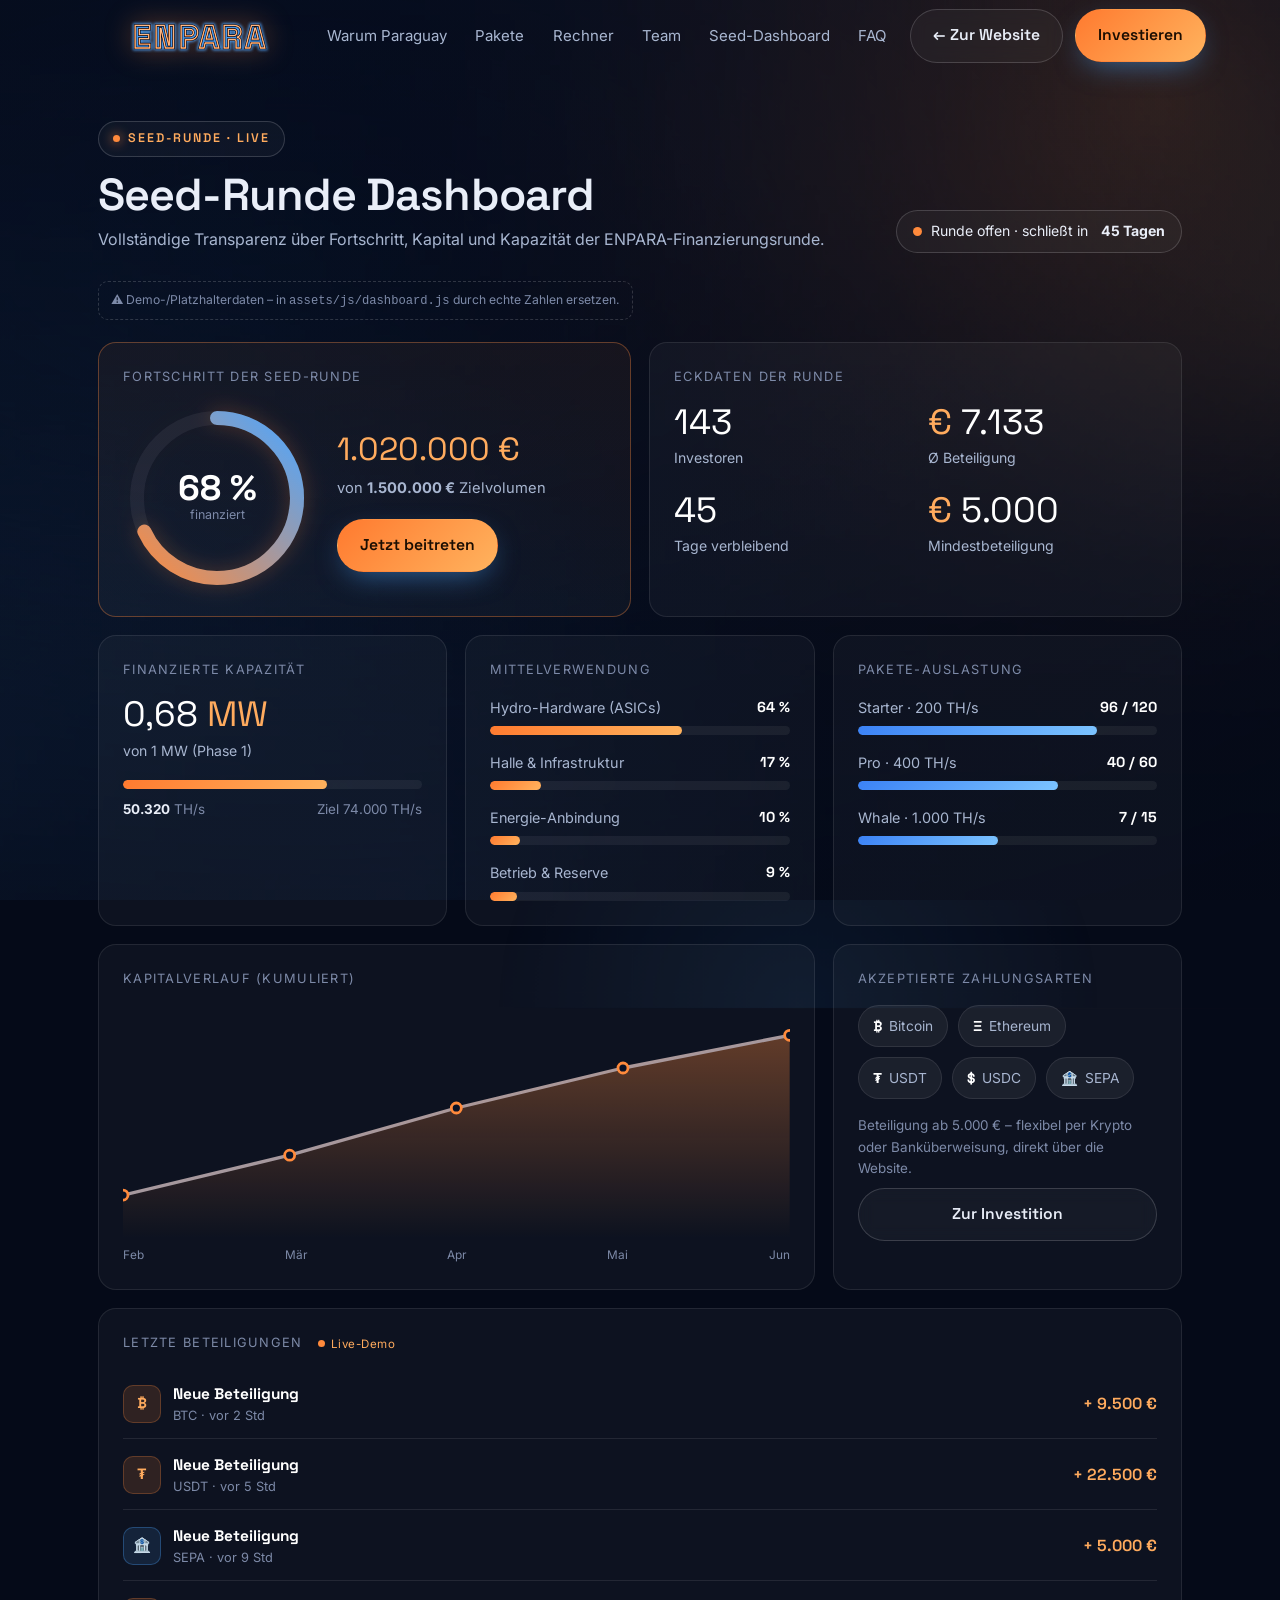
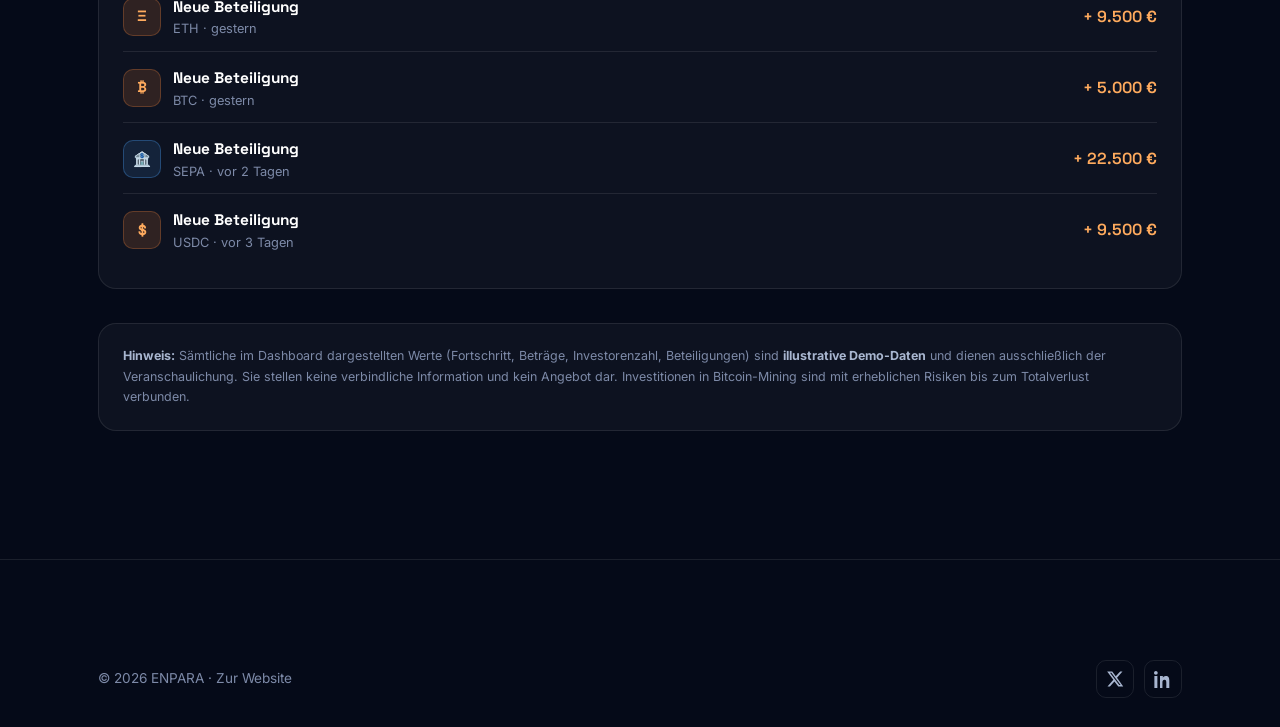
==== commit e653bd6b: "Add site-wide moving lightning background (index + dashboard) The finale design's moving hero video " ====
--- a/dashboard.html
+++ b/dashboard.html
@@ -15,6 +15,15 @@
   <link rel="stylesheet" href="assets/css/styles.css" />
 </head>
 <body>
+
+  <!-- Fixer bewegter Seiten-Hintergrund (Original: c06.mp4 aus dem Claude-Design-Projekt) -->
+  <div class="page-bg" aria-hidden="true">
+    <video autoplay muted loop playsinline poster="assets/img/poster-hero.jpg">
+      <source src="assets/video/clips/c06.mp4" type="video/mp4" />
+      <source src="assets/video/clips/c06.webm" type="video/webm" />
+    </video>
+    <div class="page-bg-overlay"></div>
+  </div>
 
   <div class="scroll-progress" aria-hidden="true"><i></i></div>
 
@@ -172,6 +181,8 @@
     </div>
   </footer>
 
+  <canvas class="energy-bg" aria-hidden="true"></canvas>
+
   <script src="assets/js/main.js" defer></script>
   <script src="assets/js/dashboard.js" defer></script>
   <script src="assets/js/effects.js" defer></script>
--- a/assets/css/styles.css
+++ b/assets/css/styles.css
@@ -851,6 +851,17 @@
 .site-header .logo-word { view-transition-name: brand-logo; }
 ::view-transition-old(root), ::view-transition-new(root) { animation-duration: .4s; }
 ::view-transition-group(brand-logo) { animation-duration: .5s; }
+
+/* ---------- Fixed moving page background + lightning canvas ---------- */
+.page-bg { position: fixed; inset: 0; z-index: -2; pointer-events: none; }
+.page-bg video { width: 100%; height: 100%; object-fit: cover; object-position: center; }
+.page-bg-overlay {
+  position: absolute; inset: 0;
+  background:
+    radial-gradient(120% 90% at 22% 28%, rgba(5, 10, 24, .42) 0%, rgba(5, 10, 24, .68) 55%, rgba(5, 10, 24, .84) 100%),
+    linear-gradient(180deg, rgba(5, 10, 24, .30) 0%, rgba(5, 10, 24, .55) 100%);
+}
+.energy-bg { position: fixed; inset: 0; width: 100%; height: 100%; z-index: -1; pointer-events: none; }
 
 /* ---------- Scroll progress bar ---------- */
 .scroll-progress {
@@ -995,4 +1006,5 @@
   .chart-wrap .chart-area, .chart-wrap .chart-dot { opacity: 1; }
   .chart-wrap .chart-line { stroke-dasharray: none !important; stroke-dashoffset: 0 !important; }
   .scroll-progress { display: none; }
-}
+  .energy-bg { display: none; }
+}
